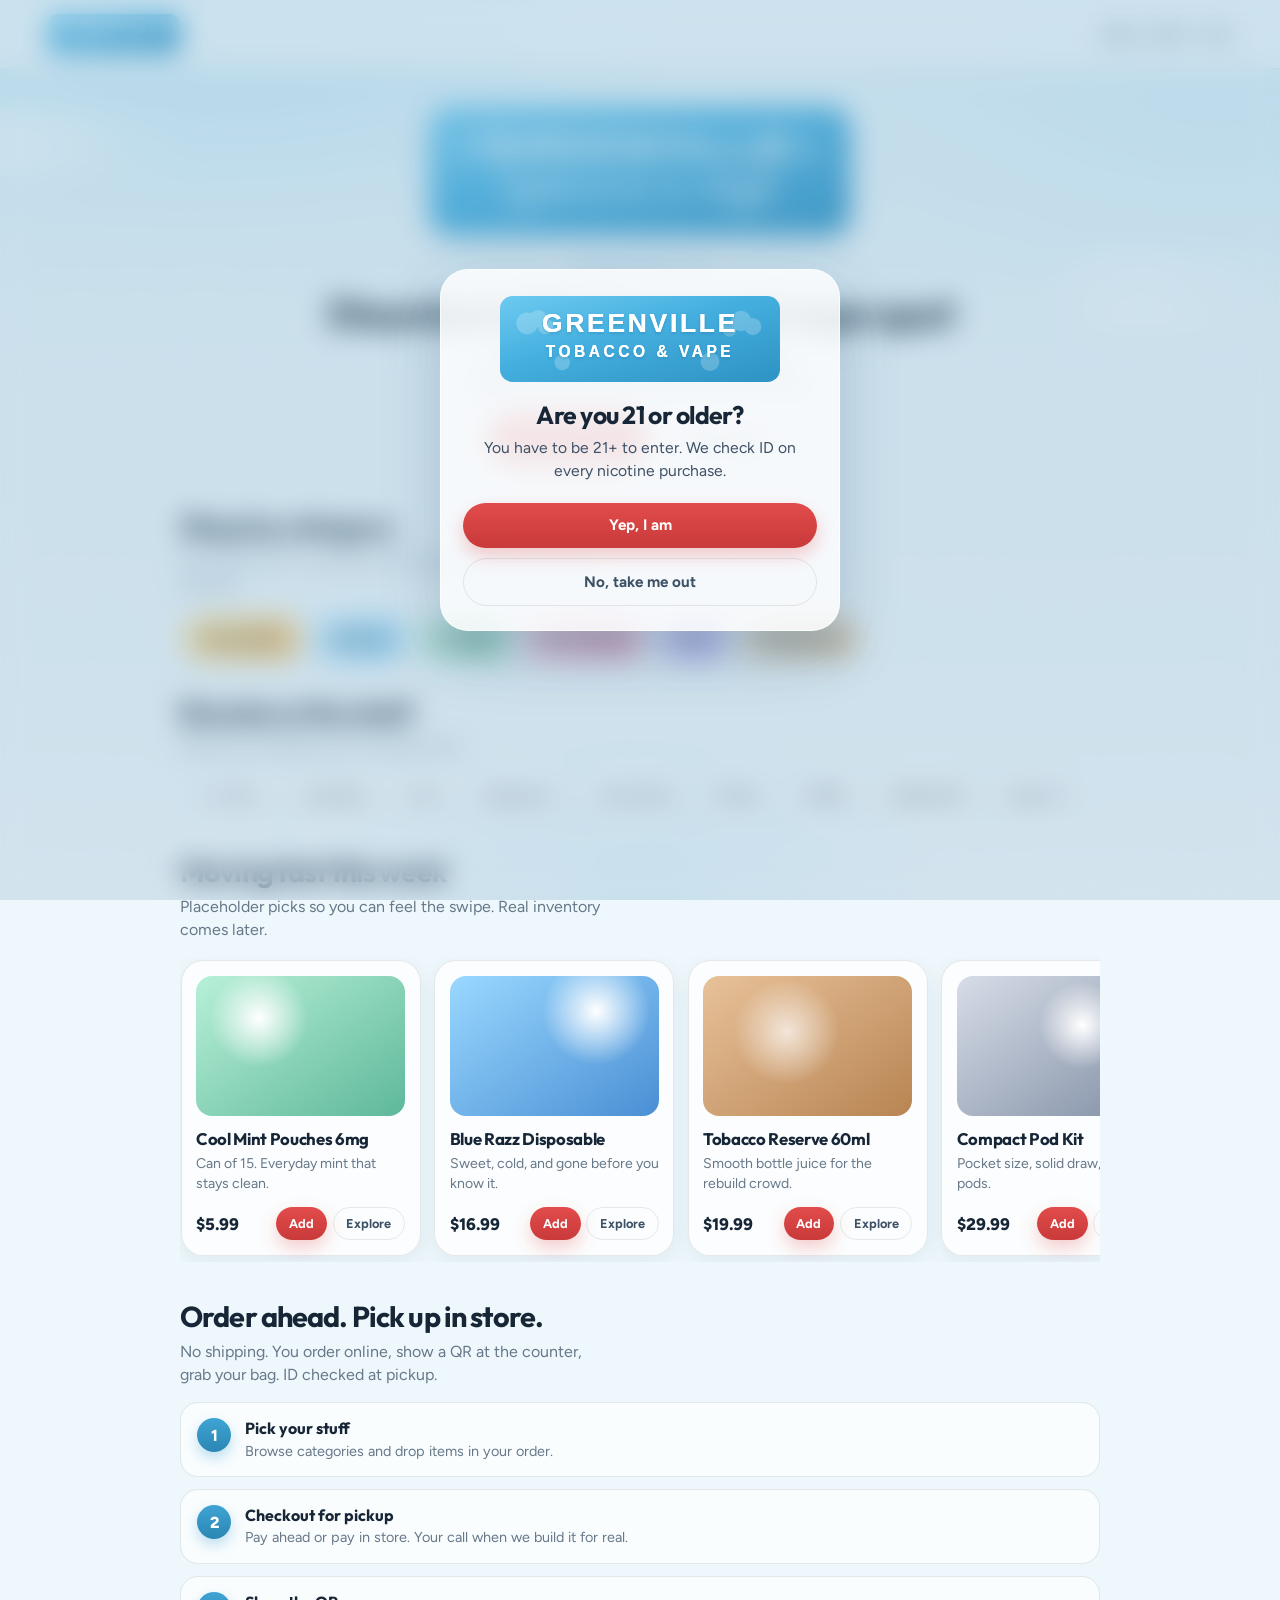
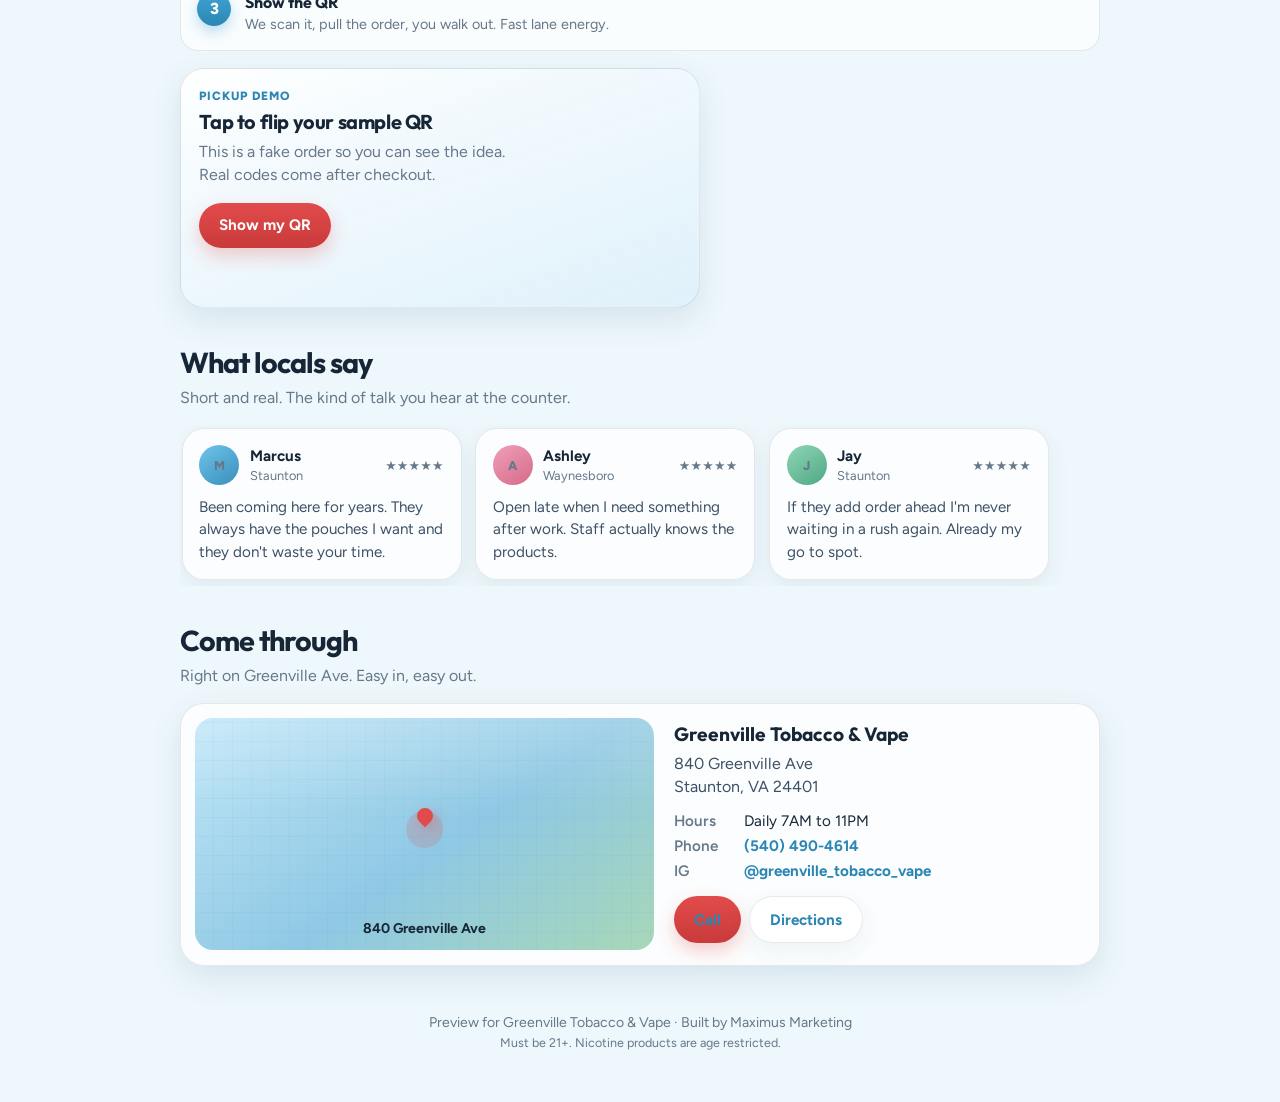
==== previews/greenville-tobacco-vape/index.html @ ce5e1d4c "Add Maximus previews hub and Greenville Tobacco and Vape mockup. Co-authored-by: Cursor <cursoragent" ====
<!DOCTYPE html>
<html lang="en">
  <head>
    <meta charset="UTF-8" />
    <meta name="viewport" content="width=device-width, initial-scale=1.0, viewport-fit=cover" />
    <title>Greenville Tobacco &amp; Vape | Staunton</title>
    <meta
      name="description"
      content="Staunton's #1 tobacco and vape spot. Preview for Greenville Tobacco & Vape."
    />
    <meta name="theme-color" content="#4aa8d8" />
    <link rel="preconnect" href="https://fonts.googleapis.com" />
    <link rel="preconnect" href="https://fonts.gstatic.com" crossorigin />
    <link
      href="https://fonts.googleapis.com/css2?family=Figtree:wght@400;500;600;700&family=Outfit:wght@600;700;800&display=swap"
      rel="stylesheet"
    />
    <link rel="stylesheet" href="css/main.css" />
  </head>
  <body>
    <div class="sky" aria-hidden="true">
      <div class="sky__wash"></div>
      <div class="sky__noise"></div>
      <div class="cloud cloud--a" data-drift></div>
      <div class="cloud cloud--b" data-drift></div>
      <div class="cloud cloud--c" data-drift></div>
      <div class="mist mist--low"></div>
    </div>

    <div class="agegate" id="agegate" role="dialog" aria-modal="true" aria-labelledby="agegate-title">
      <div class="agegate__panel">
        <img
          class="agegate__logo"
          src="assets/logo-cloud.svg"
          width="320"
          height="98"
          alt="Greenville Tobacco &amp; Vape"
        />
        <h1 id="agegate-title">Are you 21 or older?</h1>
        <p>You have to be 21+ to enter. We check ID on every nicotine purchase.</p>
        <div class="agegate__actions">
          <button type="button" class="btn btn--solid" id="age-enter">Yep, I am</button>
          <button type="button" class="btn btn--ghost" id="age-exit">No, take me out</button>
        </div>
      </div>
    </div>

    <header class="topbar">
      <a class="topbar__brand" href="#top" aria-label="Greenville Tobacco and Vape home">
        <img src="assets/logo-cloud.svg" width="148" height="45" alt="" />
      </a>
      <nav class="topbar__nav" aria-label="Page">
        <a href="#categories">Shop</a>
        <a href="#order-ahead">Order</a>
        <a href="#visit">Visit</a>
      </nav>
    </header>

    <main id="top">
      <section class="hero">
        <div class="hero__logo-wrap">
          <img
            class="hero__logo"
            src="assets/logo-cloud.svg"
            width="420"
            height="128"
            alt="Greenville Tobacco &amp; Vape"
          />
        </div>
        <p class="hero__hours">Open daily 7AM to 11PM</p>
        <h2 class="hero__slogan">Staunton's #1 tobacco and vape spot</h2>
        <p class="hero__lead">
          Local shop on Greenville Ave. Fresh stock, straight talk, and soon: order ahead for pickup.
        </p>
        <div class="hero__ctas">
          <a class="btn btn--solid" href="#categories">Shop Categories</a>
          <a class="btn btn--soft" href="#order-ahead">Order Ahead</a>
        </div>
      </section>

      <section class="section reveal" id="categories">
        <div class="section__head">
          <h2>Shop by category</h2>
          <p>Tap a lane. This is a preview, so it shows the flow, not a live cart yet.</p>
        </div>
        <div class="chip-row" role="list">
          <button type="button" class="chip chip--sun" data-cat="disposables" role="listitem">
            Disposables
          </button>
          <button type="button" class="chip chip--sky" data-cat="devices" role="listitem">
            Devices
          </button>
          <button type="button" class="chip chip--mint" data-cat="eliquid" role="listitem">
            E-Liquid
          </button>
          <button type="button" class="chip chip--rose" data-cat="pouches" role="listitem">
            Nic Pouches
          </button>
          <button type="button" class="chip chip--lilac" data-cat="coils" role="listitem">
            Coils
          </button>
          <button type="button" class="chip chip--sand" data-cat="accessories" role="listitem">
            Accessories
          </button>
        </div>
      </section>

      <section class="section section--tight reveal" id="brands">
        <div class="section__head">
          <h2>Brands on the shelf</h2>
          <p>Names you already know, stocked local.</p>
        </div>
        <div class="marquee" aria-hidden="true">
          <div class="marquee__track">
            <span>Geek Bar</span>
            <span>Lost Mary</span>
            <span>Zyn</span>
            <span>Vaporesso</span>
            <span>Juice Head</span>
            <span>Elf Bar</span>
            <span>SMOK</span>
            <span>Naked 100</span>
            <span>Geek Bar</span>
            <span>Lost Mary</span>
            <span>Zyn</span>
            <span>Vaporesso</span>
            <span>Juice Head</span>
            <span>Elf Bar</span>
            <span>SMOK</span>
            <span>Naked 100</span>
          </div>
        </div>
      </section>

      <section class="section reveal" id="bestsellers">
        <div class="section__head">
          <h2>Moving fast this week</h2>
          <p>Placeholder picks so you can feel the swipe. Real inventory comes later.</p>
        </div>
        <div class="product-rail" tabindex="0" aria-label="Best sellers">
          <article class="product">
            <div class="product__art product__art--a" aria-hidden="true"></div>
            <h3>Cool Mint Pouches 6mg</h3>
            <p>Can of 15. Everyday mint that stays clean.</p>
            <div class="product__row">
              <span class="product__price">$5.99</span>
              <div class="product__actions">
                <button type="button" class="btn btn--mini btn--solid" data-demo-toast="Added to demo order">
                  Add
                </button>
                <button type="button" class="btn btn--mini btn--ghost" data-demo-toast="Explore opens in the full build">
                  Explore
                </button>
              </div>
            </div>
          </article>
          <article class="product">
            <div class="product__art product__art--b" aria-hidden="true"></div>
            <h3>Blue Razz Disposable</h3>
            <p>Sweet, cold, and gone before you know it.</p>
            <div class="product__row">
              <span class="product__price">$16.99</span>
              <div class="product__actions">
                <button type="button" class="btn btn--mini btn--solid" data-demo-toast="Added to demo order">
                  Add
                </button>
                <button type="button" class="btn btn--mini btn--ghost" data-demo-toast="Explore opens in the full build">
                  Explore
                </button>
              </div>
            </div>
          </article>
          <article class="product">
            <div class="product__art product__art--c" aria-hidden="true"></div>
            <h3>Tobacco Reserve 60ml</h3>
            <p>Smooth bottle juice for the rebuild crowd.</p>
            <div class="product__row">
              <span class="product__price">$19.99</span>
              <div class="product__actions">
                <button type="button" class="btn btn--mini btn--solid" data-demo-toast="Added to demo order">
                  Add
                </button>
                <button type="button" class="btn btn--mini btn--ghost" data-demo-toast="Explore opens in the full build">
                  Explore
                </button>
              </div>
            </div>
          </article>
          <article class="product">
            <div class="product__art product__art--d" aria-hidden="true"></div>
            <h3>Compact Pod Kit</h3>
            <p>Pocket size, solid draw, easy pods.</p>
            <div class="product__row">
              <span class="product__price">$29.99</span>
              <div class="product__actions">
                <button type="button" class="btn btn--mini btn--solid" data-demo-toast="Added to demo order">
                  Add
                </button>
                <button type="button" class="btn btn--mini btn--ghost" data-demo-toast="Explore opens in the full build">
                  Explore
                </button>
              </div>
            </div>
          </article>
        </div>
      </section>

      <section class="section reveal" id="order-ahead">
        <div class="section__head">
          <h2>Order ahead. Pick up in store.</h2>
          <p>
            No shipping. You order online, show a QR at the counter, grab your bag. ID checked at pickup.
          </p>
        </div>

        <ol class="steps">
          <li>
            <span class="steps__num">1</span>
            <div>
              <strong>Pick your stuff</strong>
              <p>Browse categories and drop items in your order.</p>
            </div>
          </li>
          <li>
            <span class="steps__num">2</span>
            <div>
              <strong>Checkout for pickup</strong>
              <p>Pay ahead or pay in store. Your call when we build it for real.</p>
            </div>
          </li>
          <li>
            <span class="steps__num">3</span>
            <div>
              <strong>Show the QR</strong>
              <p>We scan it, pull the order, you walk out. Fast lane energy.</p>
            </div>
          </li>
        </ol>

        <div class="qr-demo" id="qr-demo">
          <div class="qr-demo__front">
            <p class="qr-demo__label">Pickup demo</p>
            <h3>Tap to flip your sample QR</h3>
            <p>This is a fake order so you can see the idea. Real codes come after checkout.</p>
            <button type="button" class="btn btn--solid" id="qr-flip">Show my QR</button>
          </div>
          <div class="qr-demo__back" hidden>
            <p class="qr-demo__label">Order GTV-4821</p>
            <div class="qr-code" id="qr-code" aria-hidden="true"></div>
            <p class="qr-demo__meta">Cool Mint Pouches + Blue Razz · Ready for pickup</p>
            <p class="qr-demo__note">Staff scans this. You show ID. Done.</p>
            <button type="button" class="btn btn--soft" id="qr-reset">Flip back</button>
          </div>
        </div>
      </section>

      <section class="section reveal" id="reviews">
        <div class="section__head">
          <h2>What locals say</h2>
          <p>Short and real. The kind of talk you hear at the counter.</p>
        </div>
        <div class="review-rail" aria-label="Reviews">
          <article class="review">
            <div class="review__top">
              <span class="review__avatar" aria-hidden="true">M</span>
              <div>
                <strong>Marcus</strong>
                <span>Staunton</span>
              </div>
              <span class="review__stars" aria-label="5 stars">★★★★★</span>
            </div>
            <p>Been coming here for years. They always have the pouches I want and they don't waste your time.</p>
          </article>
          <article class="review">
            <div class="review__top">
              <span class="review__avatar review__avatar--b" aria-hidden="true">A</span>
              <div>
                <strong>Ashley</strong>
                <span>Waynesboro</span>
              </div>
              <span class="review__stars" aria-label="5 stars">★★★★★</span>
            </div>
            <p>Open late when I need something after work. Staff actually knows the products.</p>
          </article>
          <article class="review">
            <div class="review__top">
              <span class="review__avatar review__avatar--c" aria-hidden="true">J</span>
              <div>
                <strong>Jay</strong>
                <span>Staunton</span>
              </div>
              <span class="review__stars" aria-label="5 stars">★★★★★</span>
            </div>
            <p>If they add order ahead I'm never waiting in a rush again. Already my go to spot.</p>
          </article>
        </div>
      </section>

      <section class="section reveal" id="visit">
        <div class="section__head">
          <h2>Come through</h2>
          <p>Right on Greenville Ave. Easy in, easy out.</p>
        </div>
        <div class="visit-card">
          <div class="visit-card__map" aria-hidden="true">
            <div class="visit-card__pin"></div>
            <span>840 Greenville Ave</span>
          </div>
          <div class="visit-card__info">
            <h3>Greenville Tobacco &amp; Vape</h3>
            <p>840 Greenville Ave<br />Staunton, VA 24401</p>
            <ul>
              <li><span>Hours</span> Daily 7AM to 11PM</li>
              <li>
                <span>Phone</span>
                <a href="tel:+15404904614">(540) 490-4614</a>
              </li>
              <li>
                <span>IG</span>
                <a
                  href="https://www.instagram.com/greenville_tobacco_vape/"
                  target="_blank"
                  rel="noopener noreferrer"
                  >@greenville_tobacco_vape</a
                >
              </li>
            </ul>
            <div class="visit-card__actions">
              <a class="btn btn--solid" href="tel:+15404904614">Call</a>
              <a
                class="btn btn--soft"
                href="https://maps.google.com/?q=840+Greenville+Ave,+Staunton,+VA+24401"
                target="_blank"
                rel="noopener noreferrer"
                >Directions</a
              >
            </div>
          </div>
        </div>
      </section>
    </main>

    <footer class="site-foot">
      <p>Preview for Greenville Tobacco &amp; Vape · Built by Maximus Marketing</p>
      <p class="site-foot__fine">Must be 21+. Nicotine products are age restricted.</p>
    </footer>

    <nav class="dock" aria-label="Quick actions">
      <a class="dock__btn" href="tel:+15404904614">
        <span class="dock__icon" aria-hidden="true">
          <svg viewBox="0 0 24 24" width="20" height="20"><path fill="currentColor" d="M6.6 10.8a15.5 15.5 0 006.6 6.6l2.2-2.2a1 1 0 011-.24c1.1.36 2.3.56 3.5.56a1 1 0 011 1V20a1 1 0 01-1 1C10.4 21 3 13.6 3 4a1 1 0 011-1h3.5a1 1 0 011 1c0 1.2.2 2.4.56 3.5a1 1 0 01-.25 1L6.6 10.8z"/></svg>
        </span>
        Call
      </a>
      <a
        class="dock__btn"
        href="https://maps.google.com/?q=840+Greenville+Ave,+Staunton,+VA+24401"
        target="_blank"
        rel="noopener noreferrer"
      >
        <span class="dock__icon" aria-hidden="true">
          <svg viewBox="0 0 24 24" width="20" height="20"><path fill="currentColor" d="M12 2a7 7 0 00-7 7c0 5.25 7 13 7 13s7-7.75 7-13a7 7 0 00-7-7zm0 9.5A2.5 2.5 0 1112 6a2.5 2.5 0 010 5.5z"/></svg>
        </span>
        Directions
      </a>
      <a class="dock__btn dock__btn--main" href="#order-ahead">
        <span class="dock__icon" aria-hidden="true">
          <svg viewBox="0 0 24 24" width="20" height="20"><path fill="currentColor" d="M4 4h4l.4 2H20a1 1 0 01.96 1.27l-1.5 5A1 1 0 0118.5 13H8.1l.3 1.5H18v2H7.4L5.2 4H4V2H2v2h2zm2.2 14.5a1.75 1.75 0 103.5 0 1.75 1.75 0 00-3.5 0zm10 0a1.75 1.75 0 103.5 0 1.75 1.75 0 00-3.5 0z"/></svg>
        </span>
        Order Ahead
      </a>
    </nav>

    <div class="sheet" id="sheet" hidden>
      <div class="sheet__backdrop" data-close-sheet></div>
      <div
        class="sheet__panel"
        role="dialog"
        aria-modal="true"
        aria-labelledby="sheet-title"
        tabindex="-1"
      >
        <div class="sheet__handle" aria-hidden="true"></div>
        <h3 id="sheet-title">Category</h3>
        <p id="sheet-body">Details</p>
        <button type="button" class="btn btn--solid sheet__cta" data-close-sheet>
          Got it
        </button>
        <button type="button" class="sheet__x" data-close-sheet aria-label="Close">×</button>
      </div>
    </div>

    <div class="toast" id="toast" role="status" aria-live="polite" hidden></div>

    <script src="js/main.js"></script>
  </body>
</html>
---- previews/greenville-tobacco-vape/css/main.css ----
:root {
  --ink: #172636;
  --ink-soft: #3d5166;
  --muted: #667889;
  --sky: #3fa4d4;
  --sky-deep: #2b86b3;
  --sky-glow: rgba(63, 164, 212, 0.35);
  --mist: #e8f5fb;
  --cloud: #f7fbfd;
  --paper: #eef7fb;
  --white: #ffffff;
  --coral: #e24b4b;
  --coral-deep: #c93a3a;
  --line: rgba(23, 38, 54, 0.1);
  --shadow: 0 12px 32px rgba(45, 100, 140, 0.12);
  --shadow-soft: 0 8px 22px rgba(45, 100, 140, 0.08);
  --radius: 22px;
  --dock-h: 72px;
  --font-display: "Outfit", system-ui, sans-serif;
  --font-body: "Figtree", system-ui, sans-serif;
}

*,
*::before,
*::after {
  box-sizing: border-box;
}

html {
  scroll-behavior: smooth;
}

body {
  margin: 0;
  min-height: 100vh;
  font-family: var(--font-body);
  color: var(--ink);
  background: var(--paper);
  overflow-x: hidden;
  padding-bottom: calc(var(--dock-h) + 1.25rem + env(safe-area-inset-bottom));
}

body.gate-locked {
  overflow: hidden;
}

img {
  max-width: 100%;
  display: block;
}

a {
  color: inherit;
}

button,
a.btn {
  -webkit-tap-highlight-color: transparent;
}

/* Sky atmosphere */
.sky {
  position: fixed;
  inset: 0;
  z-index: -1;
  pointer-events: none;
  overflow: hidden;
}

.sky__wash {
  position: absolute;
  inset: 0;
  background:
    radial-gradient(1000px 520px at 15% -5%, #c5ebf9 0%, transparent 55%),
    radial-gradient(800px 480px at 95% 8%, #d9f0fa 0%, transparent 50%),
    radial-gradient(700px 400px at 50% 100%, #dff3fa 0%, transparent 45%),
    linear-gradient(180deg, #dff2fa 0%, var(--paper) 42%, #f3f9fc 100%);
}

.sky__noise {
  position: absolute;
  inset: 0;
  opacity: 0.045;
  background-image: url("data:image/svg+xml,%3Csvg viewBox='0 0 200 200' xmlns='http://www.w3.org/2000/svg'%3E%3Cfilter id='n'%3E%3CfeTurbulence type='fractalNoise' baseFrequency='0.85' numOctaves='3' stitchTiles='stitch'/%3E%3C/filter%3E%3Crect width='100%25' height='100%25' filter='url(%23n)'/%3E%3C/svg%3E");
}

.cloud {
  position: absolute;
  border-radius: 999px;
  background: radial-gradient(circle at 30% 40%, rgba(255, 255, 255, 0.9), rgba(255, 255, 255, 0.15) 70%);
  filter: blur(2px);
  opacity: 0.55;
  will-change: transform;
}

.cloud--a {
  width: 220px;
  height: 70px;
  top: 12%;
  left: -40px;
  animation: drift-a 48s linear infinite;
}

.cloud--b {
  width: 280px;
  height: 90px;
  top: 28%;
  right: -60px;
  opacity: 0.4;
  animation: drift-b 62s linear infinite;
}

.cloud--c {
  width: 180px;
  height: 60px;
  top: 58%;
  left: 20%;
  opacity: 0.32;
  animation: drift-c 55s linear infinite;
}

.mist--low {
  position: absolute;
  left: -10%;
  right: -10%;
  bottom: -5%;
  height: 28%;
  background: linear-gradient(180deg, transparent, rgba(255, 255, 255, 0.45));
}

@keyframes drift-a {
  0% { transform: translate3d(0, 0, 0); }
  50% { transform: translate3d(40vw, 8px, 0); }
  100% { transform: translate3d(0, 0, 0); }
}

@keyframes drift-b {
  0% { transform: translate3d(0, 0, 0); }
  50% { transform: translate3d(-35vw, -10px, 0); }
  100% { transform: translate3d(0, 0, 0); }
}

@keyframes drift-c {
  0% { transform: translate3d(0, 0, 0); }
  50% { transform: translate3d(18vw, 6px, 0); }
  100% { transform: translate3d(0, 0, 0); }
}

/* Age gate */
.agegate {
  position: fixed;
  inset: 0;
  z-index: 80;
  display: grid;
  place-items: center;
  padding: 1.25rem;
  background: rgba(120, 170, 200, 0.28);
  backdrop-filter: blur(14px);
  -webkit-backdrop-filter: blur(14px);
  transition: opacity 0.35s ease, visibility 0.35s ease;
}

.agegate.is-gone {
  opacity: 0;
  visibility: hidden;
  pointer-events: none;
}

.agegate__panel {
  width: min(400px, 100%);
  background: rgba(255, 255, 255, 0.82);
  border: 1px solid rgba(255, 255, 255, 0.65);
  border-radius: 28px;
  padding: 1.6rem 1.4rem 1.5rem;
  box-shadow: 0 24px 60px rgba(30, 70, 100, 0.22);
  text-align: center;
}

.agegate__logo {
  width: min(280px, 100%);
  height: auto;
  margin: 0 auto 1.1rem;
  animation: floaty 4.5s ease-in-out infinite;
}

.agegate h1 {
  margin: 0 0 0.45rem;
  font-family: var(--font-display);
  font-size: 1.55rem;
  letter-spacing: -0.03em;
}

.agegate p {
  margin: 0 0 1.25rem;
  color: var(--ink-soft);
  line-height: 1.45;
  font-size: 0.98rem;
}

.agegate__actions {
  display: grid;
  gap: 0.65rem;
}

/* Top bar */
.topbar {
  position: sticky;
  top: 0;
  z-index: 40;
  display: flex;
  align-items: center;
  justify-content: space-between;
  gap: 1rem;
  padding: 0.7rem 1rem;
  background: rgba(244, 250, 253, 0.78);
  border-bottom: 1px solid var(--line);
  backdrop-filter: blur(12px);
  -webkit-backdrop-filter: blur(12px);
}

.topbar__brand img {
  width: 132px;
  height: auto;
  border-radius: 10px;
}

.topbar__nav {
  display: flex;
  gap: 0.85rem;
  font-size: 0.9rem;
  font-weight: 600;
}

.topbar__nav a {
  text-decoration: none;
  color: var(--ink-soft);
}

.topbar__nav a:hover,
.topbar__nav a:focus-visible {
  color: var(--sky-deep);
}

/* Hero */
.hero {
  width: min(720px, calc(100% - 2rem));
  margin: 0 auto;
  padding: 1.6rem 0 1.2rem;
  text-align: center;
}

.hero__logo-wrap {
  display: flex;
  justify-content: center;
  margin-bottom: 1rem;
}

.hero__logo {
  width: min(360px, 92%);
  height: auto;
  border-radius: 20px;
  box-shadow: var(--shadow);
  animation: floaty 5.2s ease-in-out infinite;
}

@keyframes floaty {
  0%, 100% { transform: translateY(0); }
  50% { transform: translateY(-7px); }
}

.hero__hours {
  display: inline-block;
  margin: 0 0 0.7rem;
  padding: 0.35rem 0.75rem;
  border-radius: 999px;
  background: rgba(255, 255, 255, 0.7);
  border: 1px solid var(--line);
  color: var(--sky-deep);
  font-size: 0.82rem;
  font-weight: 700;
}

.hero__slogan {
  margin: 0 0 0.65rem;
  font-family: var(--font-display);
  font-size: clamp(1.7rem, 6.2vw, 2.55rem);
  line-height: 1.08;
  letter-spacing: -0.035em;
}

.hero__lead {
  margin: 0 auto 1.25rem;
  max-width: 34ch;
  color: var(--ink-soft);
  font-size: 1.02rem;
  line-height: 1.5;
}

.hero__ctas {
  display: flex;
  flex-wrap: wrap;
  justify-content: center;
  gap: 0.7rem;
}

/* Buttons */
.btn {
  appearance: none;
  border: 0;
  cursor: pointer;
  display: inline-flex;
  align-items: center;
  justify-content: center;
  gap: 0.35rem;
  text-decoration: none;
  font-family: inherit;
  font-weight: 700;
  font-size: 0.95rem;
  border-radius: 999px;
  padding: 0.85rem 1.25rem;
  transition: transform 0.15s ease, box-shadow 0.15s ease, background 0.15s ease;
}

.btn:active {
  transform: scale(0.96);
}

.btn--solid {
  background: linear-gradient(180deg, var(--coral) 0%, var(--coral-deep) 100%);
  color: #fff;
  box-shadow: 0 8px 18px rgba(226, 75, 75, 0.28);
}

.btn--solid:hover,
.btn--solid:focus-visible {
  box-shadow: 0 10px 24px rgba(226, 75, 75, 0.38);
}

.btn--soft {
  background: rgba(255, 255, 255, 0.85);
  color: var(--ink);
  border: 1px solid var(--line);
  box-shadow: var(--shadow-soft);
}

.btn--ghost {
  background: transparent;
  color: var(--ink-soft);
  border: 1px solid var(--line);
}

.btn--mini {
  padding: 0.5rem 0.8rem;
  font-size: 0.8rem;
}

/* Sections */
.section {
  width: min(920px, calc(100% - 2rem));
  margin: 0 auto;
  padding: 1.75rem 0 0.5rem;
}

.section--tight {
  padding-top: 1.1rem;
}

.section__head {
  margin-bottom: 1rem;
}

.section__head h2 {
  margin: 0 0 0.35rem;
  font-family: var(--font-display);
  font-size: clamp(1.35rem, 4.5vw, 1.8rem);
  letter-spacing: -0.03em;
}

.section__head p {
  margin: 0;
  max-width: 42ch;
  color: var(--muted);
  line-height: 1.45;
}

.reveal {
  opacity: 0;
  transform: translateY(18px);
  transition: opacity 0.55s ease, transform 0.55s ease;
}

.reveal.is-in {
  opacity: 1;
  transform: translateY(0);
}

/* Category chips */
.chip-row {
  display: flex;
  gap: 0.65rem;
  overflow-x: auto;
  padding: 0.15rem 0.1rem 0.6rem;
  scroll-snap-type: x mandatory;
  -webkit-overflow-scrolling: touch;
  scrollbar-width: none;
}

.chip-row::-webkit-scrollbar {
  display: none;
}

.chip {
  flex: 0 0 auto;
  scroll-snap-align: start;
  border: 0;
  border-radius: 999px;
  padding: 0.85rem 1.15rem;
  font-family: inherit;
  font-weight: 700;
  font-size: 0.92rem;
  color: var(--ink);
  cursor: pointer;
  box-shadow: var(--shadow-soft);
  border: 1px solid rgba(255, 255, 255, 0.5);
  transition: transform 0.15s ease, box-shadow 0.15s ease;
}

.chip:active {
  transform: scale(0.96);
}

.chip:focus-visible {
  outline: 2px solid var(--sky);
  outline-offset: 2px;
}

.chip--sun { background: linear-gradient(135deg, #ffe7a8, #ffc978); }
.chip--sky { background: linear-gradient(135deg, #c8ecff, #8fd0f2); }
.chip--mint { background: linear-gradient(135deg, #d4f5e5, #9fe0c2); }
.chip--rose { background: linear-gradient(135deg, #ffd6e4, #f5a8c4); }
.chip--lilac { background: linear-gradient(135deg, #e4ddff, #c4b5f5); }
.chip--sand { background: linear-gradient(135deg, #f3e4d0, #e4c9a4); }

/* Marquee */
.marquee {
  overflow: hidden;
  mask-image: linear-gradient(90deg, transparent, #000 8%, #000 92%, transparent);
  -webkit-mask-image: linear-gradient(90deg, transparent, #000 8%, #000 92%, transparent);
}

.marquee__track {
  display: flex;
  width: max-content;
  gap: 0.7rem;
  animation: marquee 28s linear infinite;
}

.marquee__track span {
  flex: 0 0 auto;
  padding: 0.7rem 1rem;
  border-radius: 999px;
  background: rgba(255, 255, 255, 0.72);
  border: 1px solid var(--line);
  font-weight: 700;
  font-size: 0.9rem;
  color: var(--ink-soft);
  box-shadow: var(--shadow-soft);
}

@keyframes marquee {
  from { transform: translateX(0); }
  to { transform: translateX(-50%); }
}

/* Products */
.product-rail,
.review-rail {
  display: flex;
  gap: 0.85rem;
  overflow-x: auto;
  padding: 0.2rem 0.1rem 0.75rem;
  scroll-snap-type: x mandatory;
  -webkit-overflow-scrolling: touch;
  scrollbar-width: none;
}

.product-rail::-webkit-scrollbar,
.review-rail::-webkit-scrollbar {
  display: none;
}

.product {
  flex: 0 0 min(78vw, 260px);
  scroll-snap-align: start;
  background: rgba(255, 255, 255, 0.78);
  border: 1px solid var(--line);
  border-radius: var(--radius);
  padding: 0.9rem;
  box-shadow: var(--shadow-soft);
  transition: transform 0.15s ease, box-shadow 0.15s ease;
}

.product:active {
  transform: scale(0.985);
}

.product__art {
  height: 140px;
  border-radius: 16px;
  margin-bottom: 0.8rem;
}

.product__art--a {
  background:
    radial-gradient(circle at 30% 30%, #fff 0%, transparent 28%),
    linear-gradient(145deg, #b8f0d8, #5eb89a);
}

.product__art--b {
  background:
    radial-gradient(circle at 70% 25%, #fff 0%, transparent 30%),
    linear-gradient(145deg, #9ad8ff, #4a8fd4);
}

.product__art--c {
  background:
    radial-gradient(circle at 40% 40%, rgba(255,255,255,0.7) 0%, transparent 35%),
    linear-gradient(145deg, #e8c29a, #b88452);
}

.product__art--d {
  background:
    radial-gradient(circle at 60% 35%, #fff 0%, transparent 28%),
    linear-gradient(145deg, #d7dde8, #7f8da3);
}

.product h3 {
  margin: 0 0 0.3rem;
  font-family: var(--font-display);
  font-size: 1.05rem;
  letter-spacing: -0.02em;
}

.product > p {
  margin: 0 0 0.85rem;
  color: var(--muted);
  font-size: 0.88rem;
  line-height: 1.4;
}

.product__row {
  display: flex;
  align-items: center;
  justify-content: space-between;
  gap: 0.5rem;
}

.product__price {
  font-weight: 800;
  font-size: 1.05rem;
}

.product__actions {
  display: flex;
  gap: 0.35rem;
}

/* Order ahead */
.steps {
  list-style: none;
  margin: 0 0 1.1rem;
  padding: 0;
  display: grid;
  gap: 0.75rem;
}

.steps li {
  display: grid;
  grid-template-columns: auto 1fr;
  gap: 0.85rem;
  align-items: start;
  background: rgba(255, 255, 255, 0.7);
  border: 1px solid var(--line);
  border-radius: 18px;
  padding: 0.95rem 1rem;
}

.steps__num {
  width: 34px;
  height: 34px;
  border-radius: 50%;
  display: grid;
  place-items: center;
  font-weight: 800;
  color: #fff;
  background: linear-gradient(180deg, var(--sky) 0%, var(--sky-deep) 100%);
  box-shadow: 0 6px 14px var(--sky-glow);
}

.steps strong {
  display: block;
  margin-bottom: 0.15rem;
  font-family: var(--font-display);
}

.steps p {
  margin: 0;
  color: var(--muted);
  font-size: 0.9rem;
  line-height: 1.4;
}

.qr-demo {
  position: relative;
  border-radius: 24px;
  background: linear-gradient(160deg, rgba(255, 255, 255, 0.9), rgba(220, 240, 250, 0.85));
  border: 1px solid var(--line);
  box-shadow: var(--shadow);
  padding: 1.25rem 1.15rem 1.3rem;
  overflow: hidden;
  min-height: 240px;
  perspective: 1000px;
}

.qr-demo.is-flipped .qr-demo__front {
  opacity: 0;
  pointer-events: none;
  transform: rotateY(12deg) scale(0.98);
}

.qr-demo.is-flipped .qr-demo__back {
  opacity: 1;
  pointer-events: auto;
  transform: none;
}

.qr-demo__front,
.qr-demo__back {
  transition: opacity 0.35s ease, transform 0.35s ease;
}

.qr-demo__back {
  position: absolute;
  inset: 0;
  padding: 1.25rem 1.15rem 1.3rem;
  display: flex;
  flex-direction: column;
  align-items: center;
  text-align: center;
  opacity: 0;
  pointer-events: none;
  transform: rotateY(-8deg) scale(0.98);
  background: linear-gradient(160deg, rgba(255, 255, 255, 0.96), rgba(220, 240, 250, 0.92));
}

.qr-demo__back[hidden] {
  display: flex;
}

.qr-demo__label {
  margin: 0 0 0.35rem;
  font-size: 0.75rem;
  font-weight: 800;
  letter-spacing: 0.08em;
  text-transform: uppercase;
  color: var(--sky-deep);
}

.qr-demo h3 {
  margin: 0 0 0.4rem;
  font-family: var(--font-display);
  font-size: 1.25rem;
  letter-spacing: -0.02em;
}

.qr-demo__front > p:not(.qr-demo__label) {
  margin: 0 0 1rem;
  color: var(--muted);
  line-height: 1.45;
  max-width: 34ch;
}

.qr-code {
  width: 156px;
  height: 156px;
  margin: 0.4rem 0 0.75rem;
  border-radius: 14px;
  background: #fff;
  border: 1px solid var(--line);
  display: grid;
  grid-template-columns: repeat(11, 1fr);
  grid-template-rows: repeat(11, 1fr);
  gap: 2px;
  padding: 10px;
  box-shadow: var(--shadow-soft);
}

.qr-code i {
  display: block;
  border-radius: 1px;
  background: transparent;
}

.qr-code i.on {
  background: #172636;
}

.qr-demo__meta {
  margin: 0 0 0.25rem;
  font-weight: 700;
  font-size: 0.92rem;
}

.qr-demo__note {
  margin: 0 0 0.85rem;
  color: var(--muted);
  font-size: 0.85rem;
}

/* Reviews */
.review {
  flex: 0 0 min(82vw, 300px);
  scroll-snap-align: start;
  background: rgba(255, 255, 255, 0.78);
  border: 1px solid var(--line);
  border-radius: var(--radius);
  padding: 1rem 1.05rem;
  box-shadow: var(--shadow-soft);
}

.review__top {
  display: grid;
  grid-template-columns: auto 1fr auto;
  gap: 0.65rem;
  align-items: center;
  margin-bottom: 0.7rem;
}

.review__avatar {
  width: 40px;
  height: 40px;
  border-radius: 50%;
  display: grid;
  place-items: center;
  font-weight: 800;
  color: #fff;
  background: linear-gradient(145deg, #6ec4ea, #3a8fbc);
}

.review__avatar--b {
  background: linear-gradient(145deg, #f0a0b8, #d46a8a);
}

.review__avatar--c {
  background: linear-gradient(145deg, #8fd6b5, #4fa884);
}

.review__top strong {
  display: block;
  font-size: 0.95rem;
}

.review__top span {
  color: var(--muted);
  font-size: 0.8rem;
}

.review__stars {
  color: #d9a441;
  font-size: 0.85rem;
  letter-spacing: 0.02em;
}

.review p {
  margin: 0;
  color: var(--ink-soft);
  line-height: 1.45;
  font-size: 0.95rem;
}

/* Visit */
.visit-card {
  display: grid;
  gap: 0.9rem;
  background: rgba(255, 255, 255, 0.78);
  border: 1px solid var(--line);
  border-radius: 24px;
  padding: 0.9rem;
  box-shadow: var(--shadow);
}

.visit-card__map {
  position: relative;
  min-height: 150px;
  border-radius: 18px;
  background:
    radial-gradient(circle at 50% 48%, rgba(226, 75, 75, 0.18) 0 18px, transparent 19px),
    linear-gradient(180deg, rgba(255, 255, 255, 0.2), transparent 40%),
    repeating-linear-gradient(90deg, transparent, transparent 18px, rgba(63, 164, 212, 0.08) 18px, rgba(63, 164, 212, 0.08) 19px),
    repeating-linear-gradient(0deg, transparent, transparent 18px, rgba(63, 164, 212, 0.08) 18px, rgba(63, 164, 212, 0.08) 19px),
    linear-gradient(145deg, #bfe6f7, #8fc8e4 55%, #a8d7b8);
  display: grid;
  place-items: end center;
  padding-bottom: 0.85rem;
  color: var(--ink);
  font-weight: 700;
  font-size: 0.88rem;
}

.visit-card__pin {
  position: absolute;
  top: 42%;
  left: 50%;
  width: 16px;
  height: 16px;
  margin: -8px 0 0 -8px;
  border-radius: 50% 50% 50% 0;
  background: var(--coral);
  transform: rotate(-45deg);
  box-shadow: 0 6px 14px rgba(226, 75, 75, 0.35);
}

.visit-card__info {
  padding: 0.25rem 0.35rem 0.45rem;
}

.visit-card__info h3 {
  margin: 0 0 0.35rem;
  font-family: var(--font-display);
  font-size: 1.2rem;
}

.visit-card__info > p {
  margin: 0 0 0.85rem;
  color: var(--ink-soft);
  line-height: 1.45;
}

.visit-card__info ul {
  list-style: none;
  margin: 0 0 1rem;
  padding: 0;
  display: grid;
  gap: 0.45rem;
}

.visit-card__info li {
  display: grid;
  grid-template-columns: 64px 1fr;
  gap: 0.4rem;
  font-size: 0.95rem;
}

.visit-card__info li span {
  color: var(--muted);
  font-weight: 600;
}

.visit-card__info a {
  color: var(--sky-deep);
  font-weight: 700;
  text-decoration: none;
}

.visit-card__actions {
  display: flex;
  flex-wrap: wrap;
  gap: 0.55rem;
}

/* Footer */
.site-foot {
  width: min(920px, calc(100% - 2rem));
  margin: 2rem auto 0;
  padding: 0.5rem 0 1rem;
  color: var(--muted);
  font-size: 0.88rem;
  text-align: center;
}

.site-foot p {
  margin: 0 0 0.25rem;
}

.site-foot__fine {
  font-size: 0.78rem;
}

/* Sticky dock */
.dock {
  position: fixed;
  left: 50%;
  bottom: calc(0.65rem + env(safe-area-inset-bottom));
  transform: translateX(-50%);
  z-index: 50;
  width: min(420px, calc(100% - 1.2rem));
  display: grid;
  grid-template-columns: 1fr 1fr 1.35fr;
  gap: 0.4rem;
  padding: 0.45rem;
  border-radius: 22px;
  background: rgba(255, 255, 255, 0.86);
  border: 1px solid rgba(255, 255, 255, 0.7);
  box-shadow: 0 14px 36px rgba(30, 70, 100, 0.18);
  backdrop-filter: blur(14px);
  -webkit-backdrop-filter: blur(14px);
}

.dock__btn {
  display: flex;
  flex-direction: column;
  align-items: center;
  justify-content: center;
  gap: 0.15rem;
  min-height: 56px;
  border-radius: 16px;
  text-decoration: none;
  font-size: 0.72rem;
  font-weight: 700;
  color: var(--ink-soft);
  transition: transform 0.15s ease, background 0.15s ease;
}

.dock__btn:active {
  transform: scale(0.96);
}

.dock__btn--main {
  background: linear-gradient(180deg, var(--coral) 0%, var(--coral-deep) 100%);
  color: #fff;
  box-shadow: 0 8px 16px rgba(226, 75, 75, 0.28);
}

.dock__icon {
  display: grid;
  place-items: center;
  line-height: 0;
}

/* Bottom sheet */
.sheet[hidden] {
  display: none;
}

.sheet {
  position: fixed;
  inset: 0;
  z-index: 70;
}

.sheet__backdrop {
  position: absolute;
  inset: 0;
  background: rgba(40, 70, 95, 0.28);
  backdrop-filter: blur(4px);
  -webkit-backdrop-filter: blur(4px);
}

.sheet__panel {
  position: absolute;
  left: 0;
  right: 0;
  bottom: 0;
  max-height: min(72vh, 480px);
  background: rgba(255, 255, 255, 0.94);
  border-radius: 24px 24px 0 0;
  border: 1px solid rgba(255, 255, 255, 0.8);
  box-shadow: 0 -16px 40px rgba(30, 70, 100, 0.18);
  padding: 0.7rem 1.25rem calc(1.4rem + env(safe-area-inset-bottom));
  transform: translateY(110%);
  transition: transform 0.32s cubic-bezier(0.22, 1, 0.36, 1);
}

.sheet.is-open .sheet__panel {
  transform: translateY(0);
}

.sheet__handle {
  width: 42px;
  height: 4px;
  border-radius: 999px;
  background: rgba(23, 38, 54, 0.18);
  margin: 0.2rem auto 1rem;
}

.sheet__panel h3 {
  margin: 0 0 0.4rem;
  font-family: var(--font-display);
  font-size: 1.3rem;
  padding-right: 2rem;
}

.sheet__panel p {
  margin: 0 0 1.15rem;
  color: var(--ink-soft);
  line-height: 1.5;
}

.sheet__cta {
  width: 100%;
}

.sheet__x {
  position: absolute;
  top: 0.85rem;
  right: 0.9rem;
  width: 36px;
  height: 36px;
  border: 0;
  border-radius: 50%;
  background: rgba(23, 38, 54, 0.06);
  font-size: 1.35rem;
  line-height: 1;
  cursor: pointer;
  color: var(--ink-soft);
}

/* Toast */
.toast {
  position: fixed;
  left: 50%;
  bottom: calc(var(--dock-h) + 1.1rem + env(safe-area-inset-bottom));
  transform: translateX(-50%) translateY(12px);
  z-index: 60;
  max-width: min(90vw, 340px);
  padding: 0.75rem 1rem;
  border-radius: 14px;
  background: rgba(23, 38, 54, 0.92);
  color: #fff;
  font-size: 0.88rem;
  font-weight: 600;
  box-shadow: 0 12px 28px rgba(20, 40, 60, 0.25);
  opacity: 0;
  transition: opacity 0.2s ease, transform 0.2s ease;
  pointer-events: none;
}

.toast.is-on {
  opacity: 1;
  transform: translateX(-50%) translateY(0);
}

.toast[hidden] {
  display: block;
}

/* Desktop */
@media (min-width: 860px) {
  .topbar {
    padding: 0.85rem clamp(1.5rem, 4vw, 3rem);
  }

  .hero {
    padding-top: 2.4rem;
  }

  .hero__logo {
    width: 420px;
  }

  .chip-row,
  .product-rail,
  .review-rail {
    padding-bottom: 0.4rem;
  }

  .product {
    flex-basis: 240px;
  }

  .review {
    flex-basis: 280px;
  }

  .visit-card {
    grid-template-columns: 1.1fr 1fr;
    align-items: stretch;
  }

  .visit-card__map {
    min-height: 100%;
  }

  .dock {
    width: min(480px, calc(100% - 2rem));
  }

  .qr-demo {
    max-width: 520px;
  }
}

@media (min-width: 1100px) {
  body {
    padding-bottom: 2rem;
  }

  .dock {
    display: none;
  }
}

@media (prefers-reduced-motion: reduce) {
  html {
    scroll-behavior: auto;
  }

  .cloud,
  .hero__logo,
  .agegate__logo,
  .marquee__track {
    animation: none !important;
  }

  .reveal {
    opacity: 1;
    transform: none;
    transition: none;
  }

  .qr-demo__front,
  .qr-demo__back,
  .sheet__panel,
  .btn,
  .chip,
  .product {
    transition: none;
  }
}
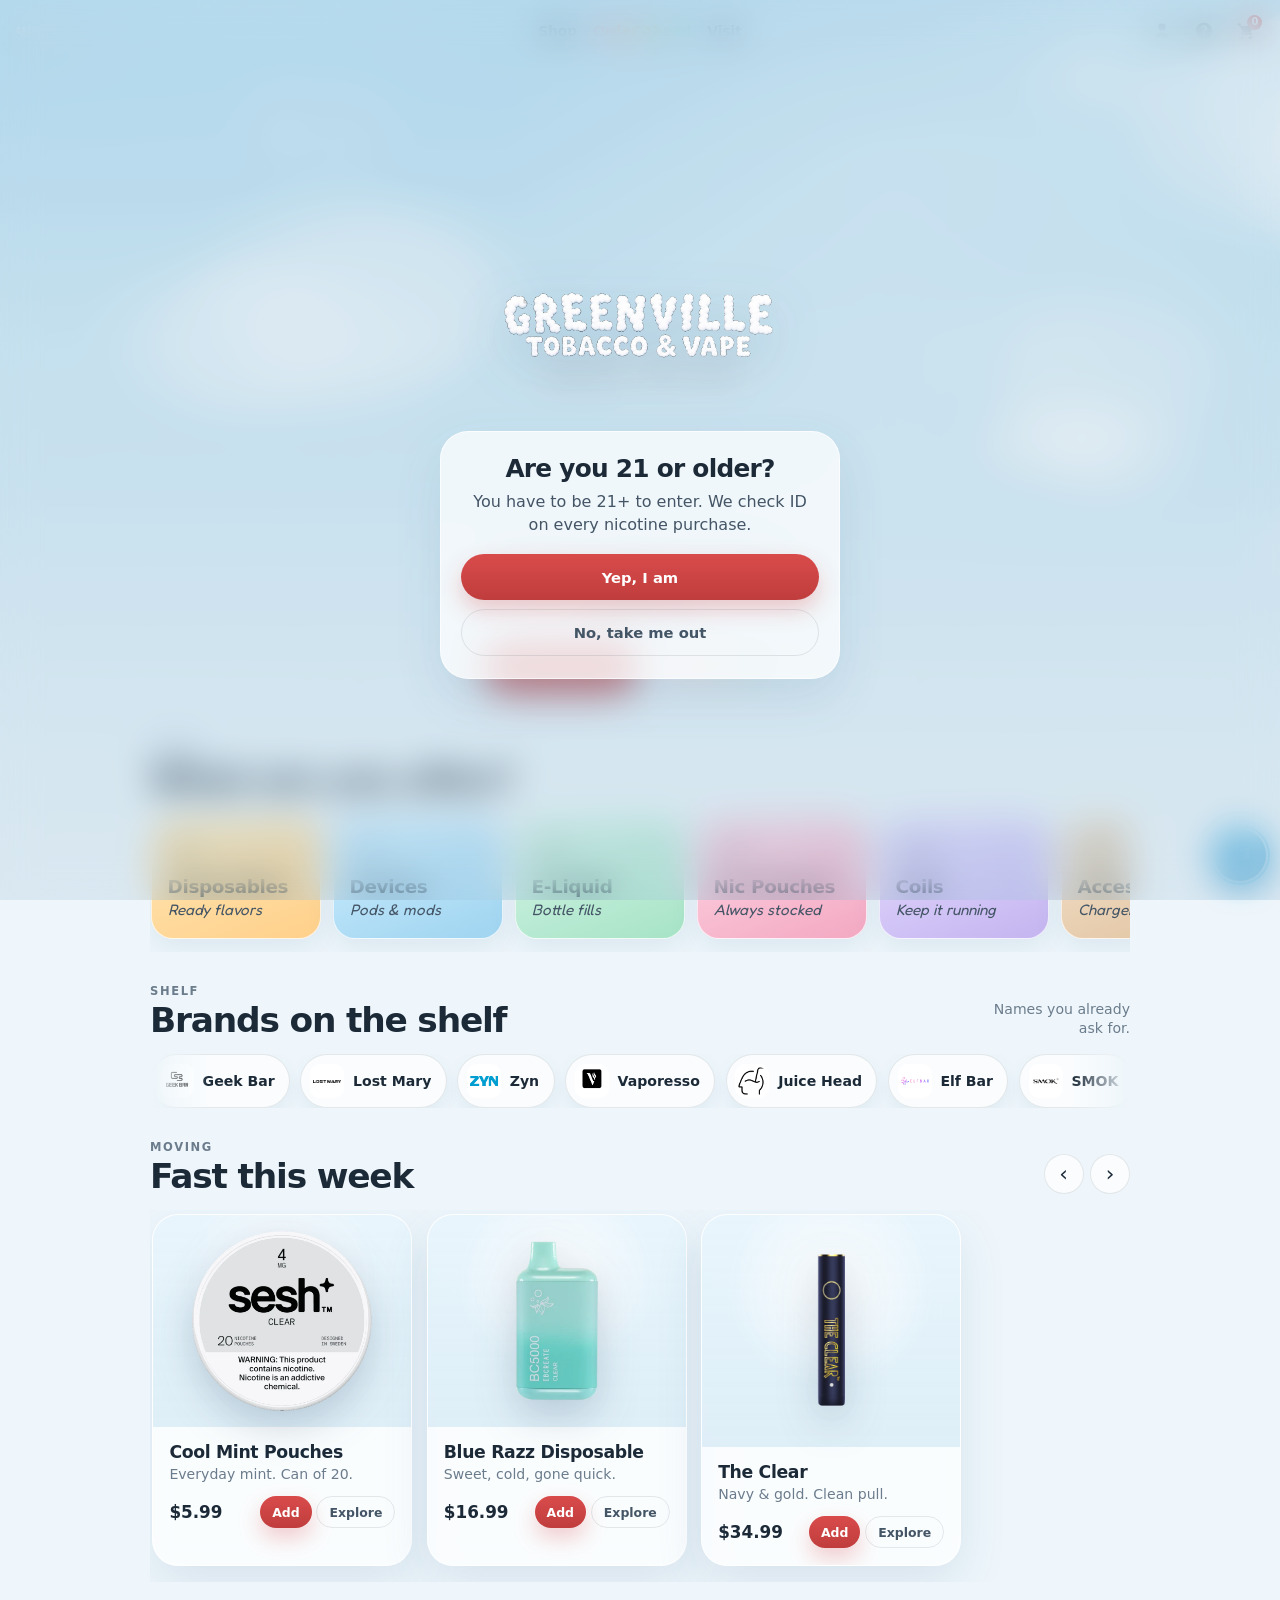
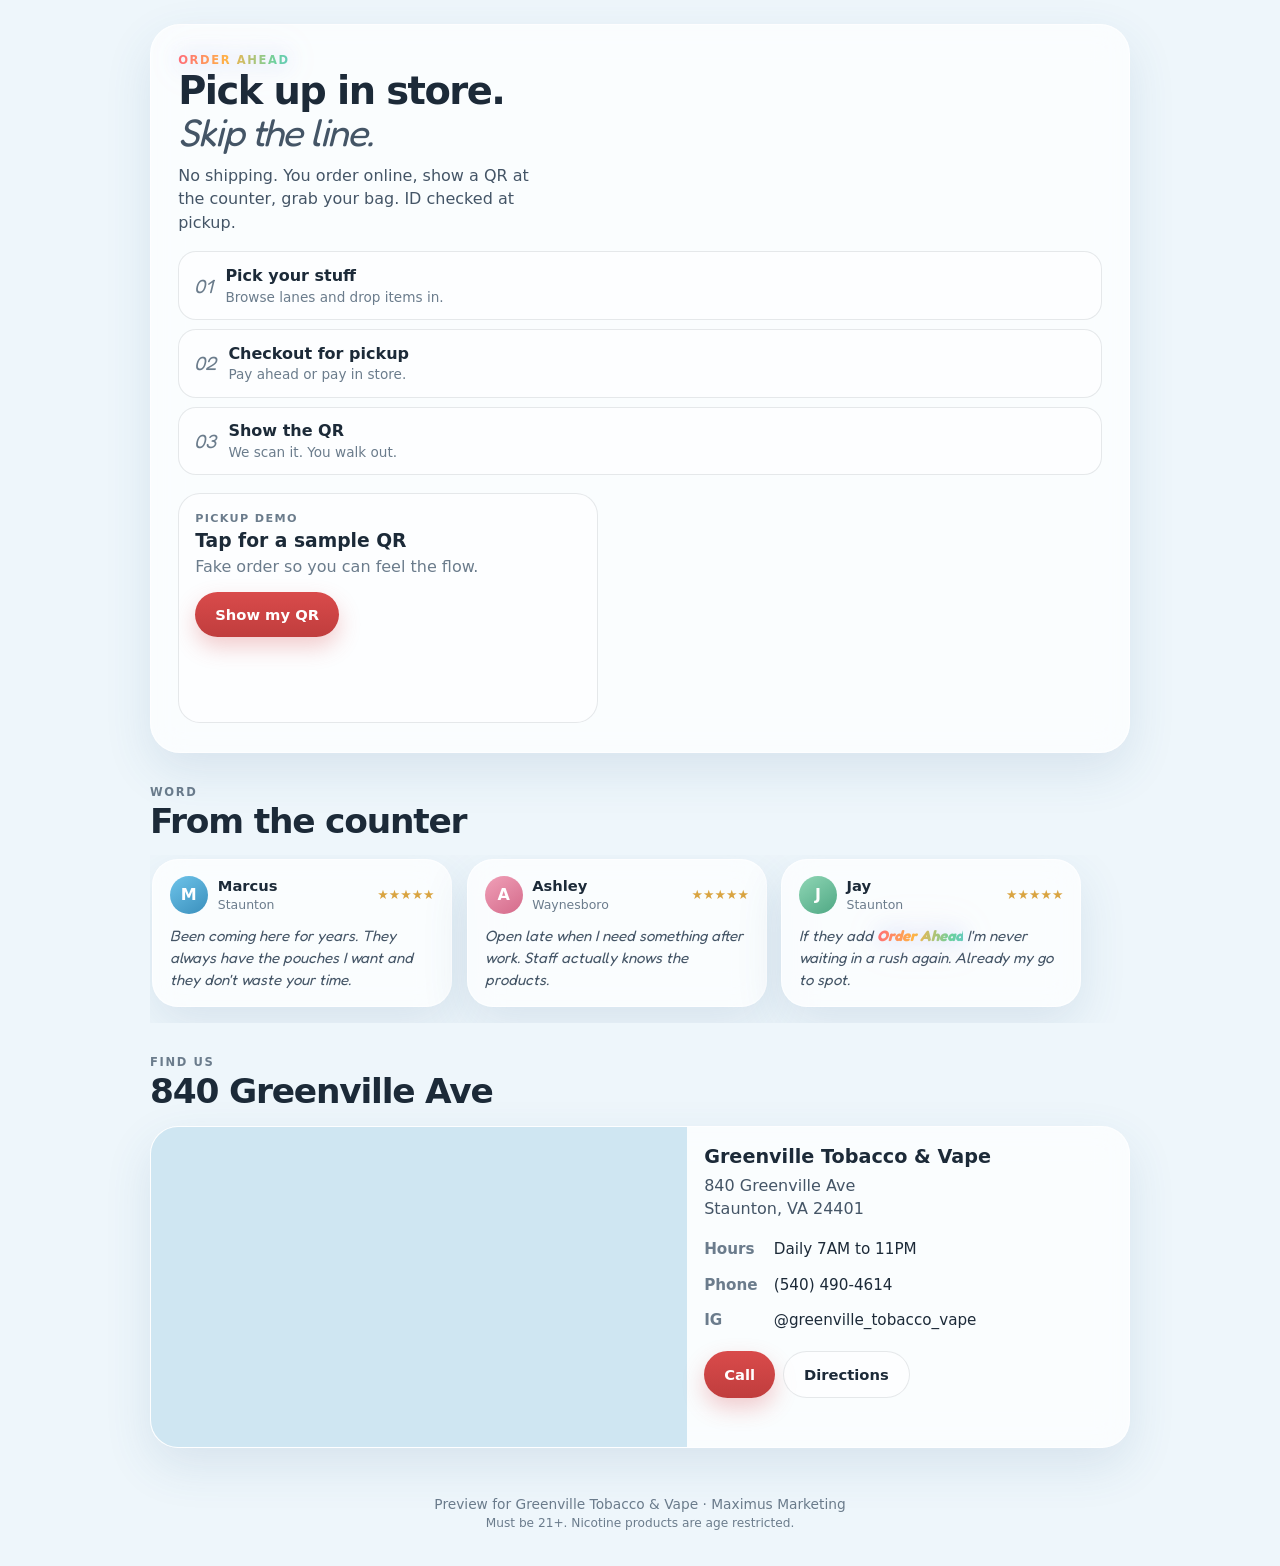
==== commit 1fccdf5e: "Refresh Greenville mockup for mobile: Fredoka, shop chrome, support chat. Swap Bellefair for rounded" ====
--- a/previews/greenville-tobacco-vape/index.html
+++ b/previews/greenville-tobacco-vape/index.html
@@ -6,332 +6,443 @@
     <title>Greenville Tobacco &amp; Vape | Staunton</title>
     <meta
       name="description"
-      content="Staunton's #1 tobacco and vape spot. Preview for Greenville Tobacco & Vape."
+      content="Staunton's #1 tobacco and vape spot. Local preview for Greenville Tobacco & Vape."
     />
-    <meta name="theme-color" content="#4aa8d8" />
+    <meta name="theme-color" content="#9fd4ef" />
+    <link rel="preconnect" href="https://api.fontshare.com" />
     <link rel="preconnect" href="https://fonts.googleapis.com" />
     <link rel="preconnect" href="https://fonts.gstatic.com" crossorigin />
     <link
-      href="https://fonts.googleapis.com/css2?family=Figtree:wght@400;500;600;700&family=Outfit:wght@600;700;800&display=swap"
+      href="https://api.fontshare.com/v2/css?f[]=satoshi@400,500,700,900&display=swap"
+      rel="stylesheet"
+    />
+    <link
+      href="https://fonts.googleapis.com/css2?family=Fredoka:wght@400;500;600;700&display=swap"
       rel="stylesheet"
     />
     <link rel="stylesheet" href="css/main.css" />
   </head>
   <body>
     <div class="sky" aria-hidden="true">
-      <div class="sky__wash"></div>
+      <canvas id="cloud-canvas" class="sky__canvas"></canvas>
+      <div class="sky__haze"></div>
       <div class="sky__noise"></div>
-      <div class="cloud cloud--a" data-drift></div>
-      <div class="cloud cloud--b" data-drift></div>
-      <div class="cloud cloud--c" data-drift></div>
-      <div class="mist mist--low"></div>
     </div>
 
     <div class="agegate" id="agegate" role="dialog" aria-modal="true" aria-labelledby="agegate-title">
-      <div class="agegate__panel">
-        <img
-          class="agegate__logo"
-          src="assets/logo-cloud.svg"
-          width="320"
-          height="98"
-          alt="Greenville Tobacco &amp; Vape"
-        />
-        <h1 id="agegate-title">Are you 21 or older?</h1>
-        <p>You have to be 21+ to enter. We check ID on every nicotine purchase.</p>
-        <div class="agegate__actions">
-          <button type="button" class="btn btn--solid" id="age-enter">Yep, I am</button>
-          <button type="button" class="btn btn--ghost" id="age-exit">No, take me out</button>
+      <div class="agegate__stack">
+        <div class="logo-float logo-float--gate" id="age-logo">
+          <img src="assets/logo-cloud.webp" width="360" height="232" alt="Greenville Tobacco &amp; Vape" />
+        </div>
+        <div class="agegate__panel glass">
+          <h1 id="agegate-title">Are you 21 or older?</h1>
+          <p>You have to be 21+ to enter. We check ID on every nicotine purchase.</p>
+          <div class="agegate__actions">
+            <button type="button" class="btn btn--solid" id="age-enter">Yep, I am</button>
+            <button type="button" class="btn btn--ghost" id="age-exit">No, take me out</button>
+          </div>
         </div>
       </div>
     </div>
 
-    <header class="topbar">
-      <a class="topbar__brand" href="#top" aria-label="Greenville Tobacco and Vape home">
-        <img src="assets/logo-cloud.svg" width="148" height="45" alt="" />
-      </a>
-      <nav class="topbar__nav" aria-label="Page">
-        <a href="#categories">Shop</a>
-        <a href="#order-ahead">Order</a>
-        <a href="#visit">Visit</a>
-      </nav>
+    <header class="shopbar" id="shopbar">
+      <div class="shopbar__top">
+        <a class="shopbar__logo" href="#top" id="shopbar-logo" aria-label="Greenville home">
+          <img src="assets/logo-cloud.webp" width="72" height="46" alt="" />
+        </a>
+        <nav class="shopbar__links" aria-label="Page">
+          <a href="#lanes" data-tap>Shop</a>
+          <a href="#order-ahead" data-tap><span class="oa">Order Ahead</span></a>
+          <a href="#visit" data-tap>Visit</a>
+        </nav>
+        <div class="shopbar__utils">
+          <button type="button" class="shopbar__icon" data-tap="Account preview" aria-label="Account">
+            <svg viewBox="0 0 24 24" width="20" height="20" aria-hidden="true"><path fill="currentColor" d="M12 12a4.5 4.5 0 100-9 4.5 4.5 0 000 9zm0 2c-4.4 0-8 2.2-8 5v1h16v-1c0-2.8-3.6-5-8-5z"/></svg>
+          </button>
+          <button type="button" class="shopbar__icon" data-tap="Help preview" aria-label="Help">
+            <svg viewBox="0 0 24 24" width="20" height="20" aria-hidden="true"><path fill="currentColor" d="M12 2a10 10 0 100 20 10 10 0 000-20zm1 15h-2v-2h2v2zm1.1-6.5l-.9.9A2.5 2.5 0 0012 14h-1v-1c0-.6.2-1.1.6-1.5l1.2-1.3c.3-.3.5-.7.5-1.2A1.8 1.8 0 0012 7a1.8 1.8 0 00-1.8 1.8H8.4A3.6 3.6 0 0112 5.2a3.6 3.6 0 013.6 3.6c0 .8-.3 1.5-.9 2.1z"/></svg>
+          </button>
+          <button type="button" class="shopbar__icon shopbar__cart" data-tap="Cart preview" aria-label="Cart">
+            <svg viewBox="0 0 24 24" width="20" height="20" aria-hidden="true"><path fill="currentColor" d="M7 18a2 2 0 110 4 2 2 0 010-4zm10 0a2 2 0 110 4 2 2 0 010-4zM7.2 14h9.7a1 1 0 00.97-.76L20 6H6.2L5.3 3H2v2h2l3.6 7.6L6.2 15a1 1 0 001 1.4H19v-2H7.4l.8-1.4z"/></svg>
+            <span class="shopbar__badge">0</span>
+          </button>
+        </div>
+      </div>
+      <form class="shopbar__search" id="shop-search" role="search" action="#" method="get">
+        <label class="visually-hidden" for="search-q">Search</label>
+        <input id="search-q" type="search" name="q" placeholder="What are you looking for?" autocomplete="off" />
+        <button type="submit" aria-label="Search" data-tap="Search preview">
+          <svg viewBox="0 0 24 24" width="18" height="18" aria-hidden="true"><path fill="currentColor" d="M15.5 14h-.8l-.3-.3A6.5 6.5 0 1014 15.5l.3.3v.8l5 5 1.5-1.5-5-5zm-6 0A4.5 4.5 0 119.5 5a4.5 4.5 0 010 9z"/></svg>
+        </button>
+      </form>
     </header>
 
     <main id="top">
-      <section class="hero">
-        <div class="hero__logo-wrap">
-          <img
-            class="hero__logo"
-            src="assets/logo-cloud.svg"
-            width="420"
-            height="128"
-            alt="Greenville Tobacco &amp; Vape"
-          />
-        </div>
-        <p class="hero__hours">Open daily 7AM to 11PM</p>
-        <h2 class="hero__slogan">Staunton's #1 tobacco and vape spot</h2>
-        <p class="hero__lead">
-          Local shop on Greenville Ave. Fresh stock, straight talk, and soon: order ahead for pickup.
+      <section class="hero" id="hero">
+        <div
+          class="logo-float logo-float--hero"
+          id="hero-logo"
+          role="img"
+          aria-label="Greenville Tobacco and Vape"
+          data-tap="Greenville Tobacco &amp; Vape"
+        >
+          <img src="assets/logo-cloud.webp" width="420" height="272" alt="Greenville Tobacco &amp; Vape" />
+        </div>
+
+        <p class="hours-pill" data-tap="Open daily 7AM to 11PM" id="hours-pill" role="button" tabindex="0">
+          Open daily · 7AM to 11PM
         </p>
-        <div class="hero__ctas">
-          <a class="btn btn--solid" href="#categories">Shop Categories</a>
-          <a class="btn btn--soft" href="#order-ahead">Order Ahead</a>
-        </div>
-      </section>
-
-      <section class="section reveal" id="categories">
-        <div class="section__head">
-          <h2>Shop by category</h2>
-          <p>Tap a lane. This is a preview, so it shows the flow, not a live cart yet.</p>
-        </div>
-        <div class="chip-row" role="list">
-          <button type="button" class="chip chip--sun" data-cat="disposables" role="listitem">
-            Disposables
-          </button>
-          <button type="button" class="chip chip--sky" data-cat="devices" role="listitem">
-            Devices
-          </button>
-          <button type="button" class="chip chip--mint" data-cat="eliquid" role="listitem">
-            E-Liquid
-          </button>
-          <button type="button" class="chip chip--rose" data-cat="pouches" role="listitem">
-            Nic Pouches
-          </button>
-          <button type="button" class="chip chip--lilac" data-cat="coils" role="listitem">
-            Coils
-          </button>
-          <button type="button" class="chip chip--sand" data-cat="accessories" role="listitem">
-            Accessories
-          </button>
-        </div>
-      </section>
-
-      <section class="section section--tight reveal" id="brands">
-        <div class="section__head">
-          <h2>Brands on the shelf</h2>
-          <p>Names you already know, stocked local.</p>
-        </div>
-        <div class="marquee" aria-hidden="true">
+
+        <h1 class="hero__slogan" id="slogan">
+          <span class="hero__line">
+            <span class="word">Staunton's</span>
+            <span class="word gold-num" aria-label="number one">
+              <span class="gold-num__text">#1</span>
+              <span class="gold-num__spark" aria-hidden="true"></span>
+            </span>
+          </span>
+          <span class="hero__line hero__line--soft">
+            <span class="word">tobacco</span>
+            <span class="word">and</span>
+            <span class="word">vape</span>
+            <span class="word">spot</span>
+          </span>
+        </h1>
+
+        <p class="hero__lead reveal">
+          Soft shelves. Real locals. Soon you can
+          <span class="oa">Order Ahead</span>, show a QR, and skip the wait.
+        </p>
+
+        <div class="hero__ctas reveal">
+          <a class="btn btn--solid" href="#lanes" data-tap>Browse lanes</a>
+          <a class="btn btn--glass" href="#order-ahead" data-tap><span class="oa">Order Ahead</span></a>
+        </div>
+      </section>
+
+      <section class="block block--lanes reveal" id="lanes">
+        <div class="block__intro">
+          <p class="eyebrow">Lanes</p>
+          <h2>What are you after?</h2>
+        </div>
+        <div class="lane-rail" role="list">
+          <button type="button" class="lane" data-cat="disposables" role="listitem">
+            <span class="lane__tag">Pull</span>
+            <strong>Disposables</strong>
+            <em>Ready flavors</em>
+          </button>
+          <button type="button" class="lane" data-cat="devices" role="listitem">
+            <span class="lane__tag">Kits</span>
+            <strong>Devices</strong>
+            <em>Pods &amp; mods</em>
+          </button>
+          <button type="button" class="lane" data-cat="eliquid" role="listitem">
+            <span class="lane__tag">Juice</span>
+            <strong>E-Liquid</strong>
+            <em>Bottle fills</em>
+          </button>
+          <button type="button" class="lane" data-cat="pouches" role="listitem">
+            <span class="lane__tag">Daily</span>
+            <strong>Nic Pouches</strong>
+            <em>Always stocked</em>
+          </button>
+          <button type="button" class="lane" data-cat="coils" role="listitem">
+            <span class="lane__tag">Parts</span>
+            <strong>Coils</strong>
+            <em>Keep it running</em>
+          </button>
+          <button type="button" class="lane" data-cat="accessories" role="listitem">
+            <span class="lane__tag">Extra</span>
+            <strong>Accessories</strong>
+            <em>Chargers &amp; more</em>
+          </button>
+        </div>
+      </section>
+
+      <section class="block block--brands reveal" id="brands">
+        <div class="block__intro block__intro--row">
+          <div>
+            <p class="eyebrow">Shelf</p>
+            <h2>Brands on the shelf</h2>
+          </div>
+          <p class="block__aside">Names you already ask for.</p>
+        </div>
+        <div class="marquee" aria-label="Featured brands">
           <div class="marquee__track">
-            <span>Geek Bar</span>
-            <span>Lost Mary</span>
-            <span>Zyn</span>
-            <span>Vaporesso</span>
-            <span>Juice Head</span>
-            <span>Elf Bar</span>
-            <span>SMOK</span>
-            <span>Naked 100</span>
-            <span>Geek Bar</span>
-            <span>Lost Mary</span>
-            <span>Zyn</span>
-            <span>Vaporesso</span>
-            <span>Juice Head</span>
-            <span>Elf Bar</span>
-            <span>SMOK</span>
-            <span>Naked 100</span>
-          </div>
-        </div>
-      </section>
-
-      <section class="section reveal" id="bestsellers">
-        <div class="section__head">
-          <h2>Moving fast this week</h2>
-          <p>Placeholder picks so you can feel the swipe. Real inventory comes later.</p>
-        </div>
-        <div class="product-rail" tabindex="0" aria-label="Best sellers">
-          <article class="product">
-            <div class="product__art product__art--a" aria-hidden="true"></div>
-            <h3>Cool Mint Pouches 6mg</h3>
-            <p>Can of 15. Everyday mint that stays clean.</p>
-            <div class="product__row">
-              <span class="product__price">$5.99</span>
-              <div class="product__actions">
-                <button type="button" class="btn btn--mini btn--solid" data-demo-toast="Added to demo order">
-                  Add
-                </button>
-                <button type="button" class="btn btn--mini btn--ghost" data-demo-toast="Explore opens in the full build">
-                  Explore
-                </button>
+            <button type="button" class="brand-chip" data-tap="Geek Bar">
+              <img src="assets/brands/geekbarlogo.webp" alt="" width="48" height="48" />
+              <span>Geek Bar</span>
+            </button>
+            <button type="button" class="brand-chip" data-tap="Lost Mary">
+              <img src="assets/brands/lostmary_logo.webp" alt="" width="48" height="48" />
+              <span>Lost Mary</span>
+            </button>
+            <button type="button" class="brand-chip" data-tap="Zyn">
+              <img src="assets/brands/ZYN_Logo_1.webp" alt="" width="48" height="48" />
+              <span>Zyn</span>
+            </button>
+            <button type="button" class="brand-chip" data-tap="Vaporesso">
+              <img src="assets/brands/vaporesso-logo.webp" alt="" width="48" height="48" />
+              <span>Vaporesso</span>
+            </button>
+            <button type="button" class="brand-chip" data-tap="Juice Head">
+              <img src="assets/brands/juicehead.webp" alt="" width="48" height="48" />
+              <span>Juice Head</span>
+            </button>
+            <button type="button" class="brand-chip" data-tap="Elf Bar">
+              <img src="assets/brands/elfbar_logo.webp" alt="" width="48" height="48" />
+              <span>Elf Bar</span>
+            </button>
+            <button type="button" class="brand-chip" data-tap="SMOK">
+              <img src="assets/brands/smok_logo.webp" alt="" width="48" height="48" />
+              <span>SMOK</span>
+            </button>
+            <button type="button" class="brand-chip" data-tap="Naked 100">
+              <img src="assets/brands/nakedlogo.webp" alt="" width="48" height="48" />
+              <span>Naked 100</span>
+            </button>
+            <button type="button" class="brand-chip" data-tap="Geek Bar" aria-hidden="true" tabindex="-1">
+              <img src="assets/brands/geekbarlogo.webp" alt="" width="48" height="48" />
+              <span>Geek Bar</span>
+            </button>
+            <button type="button" class="brand-chip" data-tap="Lost Mary" aria-hidden="true" tabindex="-1">
+              <img src="assets/brands/lostmary_logo.webp" alt="" width="48" height="48" />
+              <span>Lost Mary</span>
+            </button>
+            <button type="button" class="brand-chip" data-tap="Zyn" aria-hidden="true" tabindex="-1">
+              <img src="assets/brands/ZYN_Logo_1.webp" alt="" width="48" height="48" />
+              <span>Zyn</span>
+            </button>
+            <button type="button" class="brand-chip" data-tap="Vaporesso" aria-hidden="true" tabindex="-1">
+              <img src="assets/brands/vaporesso-logo.webp" alt="" width="48" height="48" />
+              <span>Vaporesso</span>
+            </button>
+            <button type="button" class="brand-chip" data-tap="Juice Head" aria-hidden="true" tabindex="-1">
+              <img src="assets/brands/juicehead.webp" alt="" width="48" height="48" />
+              <span>Juice Head</span>
+            </button>
+            <button type="button" class="brand-chip" data-tap="Elf Bar" aria-hidden="true" tabindex="-1">
+              <img src="assets/brands/elfbar_logo.webp" alt="" width="48" height="48" />
+              <span>Elf Bar</span>
+            </button>
+            <button type="button" class="brand-chip" data-tap="SMOK" aria-hidden="true" tabindex="-1">
+              <img src="assets/brands/smok_logo.webp" alt="" width="48" height="48" />
+              <span>SMOK</span>
+            </button>
+            <button type="button" class="brand-chip" data-tap="Naked 100" aria-hidden="true" tabindex="-1">
+              <img src="assets/brands/nakedlogo.webp" alt="" width="48" height="48" />
+              <span>Naked 100</span>
+            </button>
+          </div>
+        </div>
+      </section>
+
+      <section class="block block--products reveal" id="bestsellers">
+        <div class="block__intro block__intro--row">
+          <div>
+            <p class="eyebrow">Moving</p>
+            <h2>Fast this week</h2>
+          </div>
+          <div class="rail-nav" aria-hidden="false">
+            <button type="button" class="rail-nav__btn" id="prod-prev" aria-label="Previous products">‹</button>
+            <button type="button" class="rail-nav__btn" id="prod-next" aria-label="Next products">›</button>
+          </div>
+        </div>
+        <div class="product-rail" id="product-rail" tabindex="0" aria-label="Best sellers">
+          <article class="product glass">
+            <button type="button" class="product__media" data-tap="Cool Mint Pouches">
+              <img src="assets/products/nicotine-pouches.webp" alt="Cool Mint nicotine pouches" width="220" height="220" />
+            </button>
+            <div class="product__body">
+              <h3>Cool Mint Pouches</h3>
+              <p>Everyday mint. Can of 20.</p>
+              <div class="product__row">
+                <span class="product__price">$5.99</span>
+                <div class="product__actions">
+                  <button type="button" class="btn btn--mini btn--solid" data-tap="Added to demo order">Add</button>
+                  <button type="button" class="btn btn--mini btn--ghost" data-tap="Explore opens in the full build">Explore</button>
+                </div>
               </div>
             </div>
           </article>
-          <article class="product">
-            <div class="product__art product__art--b" aria-hidden="true"></div>
-            <h3>Blue Razz Disposable</h3>
-            <p>Sweet, cold, and gone before you know it.</p>
-            <div class="product__row">
-              <span class="product__price">$16.99</span>
-              <div class="product__actions">
-                <button type="button" class="btn btn--mini btn--solid" data-demo-toast="Added to demo order">
-                  Add
-                </button>
-                <button type="button" class="btn btn--mini btn--ghost" data-demo-toast="Explore opens in the full build">
-                  Explore
-                </button>
+          <article class="product glass">
+            <button type="button" class="product__media" data-tap="Blue Razz Disposable">
+              <img src="assets/products/blue-razz.webp" alt="Blue Razz disposable vape" width="220" height="220" />
+            </button>
+            <div class="product__body">
+              <h3>Blue Razz Disposable</h3>
+              <p>Sweet, cold, gone quick.</p>
+              <div class="product__row">
+                <span class="product__price">$16.99</span>
+                <div class="product__actions">
+                  <button type="button" class="btn btn--mini btn--solid" data-tap="Added to demo order">Add</button>
+                  <button type="button" class="btn btn--mini btn--ghost" data-tap="Explore opens in the full build">Explore</button>
+                </div>
               </div>
             </div>
           </article>
-          <article class="product">
-            <div class="product__art product__art--c" aria-hidden="true"></div>
-            <h3>Tobacco Reserve 60ml</h3>
-            <p>Smooth bottle juice for the rebuild crowd.</p>
-            <div class="product__row">
-              <span class="product__price">$19.99</span>
-              <div class="product__actions">
-                <button type="button" class="btn btn--mini btn--solid" data-demo-toast="Added to demo order">
-                  Add
-                </button>
-                <button type="button" class="btn btn--mini btn--ghost" data-demo-toast="Explore opens in the full build">
-                  Explore
-                </button>
+          <article class="product glass">
+            <button type="button" class="product__media product__media--tall" data-tap="The Clear">
+              <img src="assets/products/the-clear.webp" alt="The Clear device" width="160" height="280" />
+            </button>
+            <div class="product__body">
+              <h3>The Clear</h3>
+              <p>Navy &amp; gold. Clean pull.</p>
+              <div class="product__row">
+                <span class="product__price">$34.99</span>
+                <div class="product__actions">
+                  <button type="button" class="btn btn--mini btn--solid" data-tap="Added to demo order">Add</button>
+                  <button type="button" class="btn btn--mini btn--ghost" data-tap="Explore opens in the full build">Explore</button>
+                </div>
               </div>
             </div>
           </article>
-          <article class="product">
-            <div class="product__art product__art--d" aria-hidden="true"></div>
-            <h3>Compact Pod Kit</h3>
-            <p>Pocket size, solid draw, easy pods.</p>
-            <div class="product__row">
-              <span class="product__price">$29.99</span>
-              <div class="product__actions">
-                <button type="button" class="btn btn--mini btn--solid" data-demo-toast="Added to demo order">
-                  Add
-                </button>
-                <button type="button" class="btn btn--mini btn--ghost" data-demo-toast="Explore opens in the full build">
-                  Explore
-                </button>
-              </div>
-            </div>
-          </article>
-        </div>
-      </section>
-
-      <section class="section reveal" id="order-ahead">
-        <div class="section__head">
-          <h2>Order ahead. Pick up in store.</h2>
-          <p>
+        </div>
+      </section>
+
+      <section class="block block--order reveal" id="order-ahead">
+        <div class="order-panel glass">
+          <p class="eyebrow"><span class="oa">Order Ahead</span></p>
+          <h2>Pick up in store.<br /><em>Skip the line.</em></h2>
+          <p class="order-panel__lead">
             No shipping. You order online, show a QR at the counter, grab your bag. ID checked at pickup.
           </p>
-        </div>
-
-        <ol class="steps">
-          <li>
-            <span class="steps__num">1</span>
-            <div>
-              <strong>Pick your stuff</strong>
-              <p>Browse categories and drop items in your order.</p>
-            </div>
-          </li>
-          <li>
-            <span class="steps__num">2</span>
-            <div>
-              <strong>Checkout for pickup</strong>
-              <p>Pay ahead or pay in store. Your call when we build it for real.</p>
-            </div>
-          </li>
-          <li>
-            <span class="steps__num">3</span>
-            <div>
-              <strong>Show the QR</strong>
-              <p>We scan it, pull the order, you walk out. Fast lane energy.</p>
-            </div>
-          </li>
-        </ol>
-
-        <div class="qr-demo" id="qr-demo">
-          <div class="qr-demo__front">
-            <p class="qr-demo__label">Pickup demo</p>
-            <h3>Tap to flip your sample QR</h3>
-            <p>This is a fake order so you can see the idea. Real codes come after checkout.</p>
-            <button type="button" class="btn btn--solid" id="qr-flip">Show my QR</button>
-          </div>
-          <div class="qr-demo__back" hidden>
-            <p class="qr-demo__label">Order GTV-4821</p>
-            <div class="qr-code" id="qr-code" aria-hidden="true"></div>
-            <p class="qr-demo__meta">Cool Mint Pouches + Blue Razz · Ready for pickup</p>
-            <p class="qr-demo__note">Staff scans this. You show ID. Done.</p>
-            <button type="button" class="btn btn--soft" id="qr-reset">Flip back</button>
-          </div>
-        </div>
-      </section>
-
-      <section class="section reveal" id="reviews">
-        <div class="section__head">
-          <h2>What locals say</h2>
-          <p>Short and real. The kind of talk you hear at the counter.</p>
+
+          <ol class="steps">
+            <li>
+              <button type="button" class="steps__hit" data-tap="Step 1: pick your stuff">
+                <span class="steps__num">01</span>
+                <span>
+                  <strong>Pick your stuff</strong>
+                  <small>Browse lanes and drop items in.</small>
+                </span>
+              </button>
+            </li>
+            <li>
+              <button type="button" class="steps__hit" data-tap="Step 2: checkout for pickup">
+                <span class="steps__num">02</span>
+                <span>
+                  <strong>Checkout for pickup</strong>
+                  <small>Pay ahead or pay in store.</small>
+                </span>
+              </button>
+            </li>
+            <li>
+              <button type="button" class="steps__hit" data-tap="Step 3: show the QR">
+                <span class="steps__num">03</span>
+                <span>
+                  <strong>Show the QR</strong>
+                  <small>We scan it. You walk out.</small>
+                </span>
+              </button>
+            </li>
+          </ol>
+
+          <div class="qr-demo" id="qr-demo">
+            <div class="qr-demo__front">
+              <p class="qr-demo__label">Pickup demo</p>
+              <h3>Tap for a sample QR</h3>
+              <p>Fake order so you can feel the flow.</p>
+              <button type="button" class="btn btn--solid" id="qr-flip">Show my QR</button>
+            </div>
+            <div class="qr-demo__back" hidden>
+              <p class="qr-demo__label">Order GTV-4821</p>
+              <div class="qr-code" id="qr-code" aria-hidden="true"></div>
+              <p class="qr-demo__meta">Cool Mint + Blue Razz · Ready</p>
+              <p class="qr-demo__note">Staff scans this. You show ID. Done.</p>
+              <button type="button" class="btn btn--glass" id="qr-reset">Flip back</button>
+            </div>
+          </div>
+        </div>
+      </section>
+
+      <section class="block block--reviews reveal" id="reviews">
+        <div class="block__intro">
+          <p class="eyebrow">Word</p>
+          <h2>From the counter</h2>
         </div>
         <div class="review-rail" aria-label="Reviews">
-          <article class="review">
+          <button type="button" class="review glass" data-tap="Marcus · Staunton">
             <div class="review__top">
               <span class="review__avatar" aria-hidden="true">M</span>
-              <div>
+              <span>
                 <strong>Marcus</strong>
-                <span>Staunton</span>
-              </div>
+                <small>Staunton</small>
+              </span>
               <span class="review__stars" aria-label="5 stars">★★★★★</span>
             </div>
             <p>Been coming here for years. They always have the pouches I want and they don't waste your time.</p>
-          </article>
-          <article class="review">
+          </button>
+          <button type="button" class="review glass" data-tap="Ashley · Waynesboro">
             <div class="review__top">
               <span class="review__avatar review__avatar--b" aria-hidden="true">A</span>
-              <div>
+              <span>
                 <strong>Ashley</strong>
-                <span>Waynesboro</span>
-              </div>
+                <small>Waynesboro</small>
+              </span>
               <span class="review__stars" aria-label="5 stars">★★★★★</span>
             </div>
             <p>Open late when I need something after work. Staff actually knows the products.</p>
-          </article>
-          <article class="review">
+          </button>
+          <button type="button" class="review glass" data-tap="Jay · Staunton">
             <div class="review__top">
               <span class="review__avatar review__avatar--c" aria-hidden="true">J</span>
-              <div>
+              <span>
                 <strong>Jay</strong>
-                <span>Staunton</span>
-              </div>
+                <small>Staunton</small>
+              </span>
               <span class="review__stars" aria-label="5 stars">★★★★★</span>
             </div>
-            <p>If they add order ahead I'm never waiting in a rush again. Already my go to spot.</p>
-          </article>
-        </div>
-      </section>
-
-      <section class="section reveal" id="visit">
-        <div class="section__head">
-          <h2>Come through</h2>
-          <p>Right on Greenville Ave. Easy in, easy out.</p>
-        </div>
-        <div class="visit-card">
-          <div class="visit-card__map" aria-hidden="true">
-            <div class="visit-card__pin"></div>
-            <span>840 Greenville Ave</span>
-          </div>
-          <div class="visit-card__info">
+            <p>If they add <span class="oa">Order Ahead</span> I'm never waiting in a rush again. Already my go to spot.</p>
+          </button>
+        </div>
+      </section>
+
+      <section class="block block--visit reveal" id="visit">
+        <div class="block__intro">
+          <p class="eyebrow">Find us</p>
+          <h2>840 Greenville Ave</h2>
+        </div>
+        <div class="visit glass">
+          <div class="visit__map">
+            <iframe
+              title="Greenville Tobacco and Vape on Google Maps"
+              loading="lazy"
+              referrerpolicy="no-referrer-when-downgrade"
+              src="https://maps.google.com/maps?q=840%20Greenville%20Ave%2C%20Staunton%2C%20VA%2024401&z=16&output=embed"
+              allowfullscreen
+            ></iframe>
+          </div>
+          <div class="visit__info">
             <h3>Greenville Tobacco &amp; Vape</h3>
             <p>840 Greenville Ave<br />Staunton, VA 24401</p>
             <ul>
-              <li><span>Hours</span> Daily 7AM to 11PM</li>
               <li>
-                <span>Phone</span>
-                <a href="tel:+15404904614">(540) 490-4614</a>
+                <button type="button" data-tap="Open daily 7AM to 11PM">
+                  <span>Hours</span> Daily 7AM to 11PM
+                </button>
               </li>
               <li>
-                <span>IG</span>
+                <a href="tel:+15404904614" data-tap="Calling shop"><span>Phone</span> (540) 490-4614</a>
+              </li>
+              <li>
                 <a
                   href="https://www.instagram.com/greenville_tobacco_vape/"
                   target="_blank"
                   rel="noopener noreferrer"
-                  >@greenville_tobacco_vape</a
+                  data-tap="Instagram"
+                  ><span>IG</span> @greenville_tobacco_vape</a
                 >
               </li>
             </ul>
-            <div class="visit-card__actions">
-              <a class="btn btn--solid" href="tel:+15404904614">Call</a>
+            <div class="visit__actions">
+              <a class="btn btn--solid" href="tel:+15404904614" data-tap>Call</a>
               <a
-                class="btn btn--soft"
+                class="btn btn--glass"
                 href="https://maps.google.com/?q=840+Greenville+Ave,+Staunton,+VA+24401"
                 target="_blank"
                 rel="noopener noreferrer"
+                data-tap
                 >Directions</a
               >
             </div>
@@ -341,14 +452,14 @@
     </main>
 
     <footer class="site-foot">
-      <p>Preview for Greenville Tobacco &amp; Vape · Built by Maximus Marketing</p>
+      <p>Preview for Greenville Tobacco &amp; Vape · Maximus Marketing</p>
       <p class="site-foot__fine">Must be 21+. Nicotine products are age restricted.</p>
     </footer>
 
-    <nav class="dock" aria-label="Quick actions">
-      <a class="dock__btn" href="tel:+15404904614">
+    <nav class="dock glass" id="dock" aria-label="Quick actions">
+      <a class="dock__btn" href="tel:+15404904614" data-tap="Call">
         <span class="dock__icon" aria-hidden="true">
-          <svg viewBox="0 0 24 24" width="20" height="20"><path fill="currentColor" d="M6.6 10.8a15.5 15.5 0 006.6 6.6l2.2-2.2a1 1 0 011-.24c1.1.36 2.3.56 3.5.56a1 1 0 011 1V20a1 1 0 01-1 1C10.4 21 3 13.6 3 4a1 1 0 011-1h3.5a1 1 0 011 1c0 1.2.2 2.4.56 3.5a1 1 0 01-.25 1L6.6 10.8z"/></svg>
+          <svg viewBox="0 0 24 24" width="18" height="18"><path fill="currentColor" d="M6.6 10.8a15.5 15.5 0 006.6 6.6l2.2-2.2a1 1 0 011-.24c1.1.36 2.3.56 3.5.56a1 1 0 011 1V20a1 1 0 01-1 1C10.4 21 3 13.6 3 4a1 1 0 011-1h3.5a1 1 0 011 1c0 1.2.2 2.4.56 3.5a1 1 0 01-.25 1L6.6 10.8z"/></svg>
         </span>
         Call
       </a>
@@ -357,34 +468,26 @@
         href="https://maps.google.com/?q=840+Greenville+Ave,+Staunton,+VA+24401"
         target="_blank"
         rel="noopener noreferrer"
+        data-tap="Directions"
       >
         <span class="dock__icon" aria-hidden="true">
-          <svg viewBox="0 0 24 24" width="20" height="20"><path fill="currentColor" d="M12 2a7 7 0 00-7 7c0 5.25 7 13 7 13s7-7.75 7-13a7 7 0 00-7-7zm0 9.5A2.5 2.5 0 1112 6a2.5 2.5 0 010 5.5z"/></svg>
+          <svg viewBox="0 0 24 24" width="18" height="18"><path fill="currentColor" d="M12 2a7 7 0 00-7 7c0 5.25 7 13 7 13s7-7.75 7-13a7 7 0 00-7-7zm0 9.5A2.5 2.5 0 1112 6a2.5 2.5 0 010 5.5z"/></svg>
         </span>
         Directions
       </a>
-      <a class="dock__btn dock__btn--main" href="#order-ahead">
-        <span class="dock__icon" aria-hidden="true">
-          <svg viewBox="0 0 24 24" width="20" height="20"><path fill="currentColor" d="M4 4h4l.4 2H20a1 1 0 01.96 1.27l-1.5 5A1 1 0 0118.5 13H8.1l.3 1.5H18v2H7.4L5.2 4H4V2H2v2h2zm2.2 14.5a1.75 1.75 0 103.5 0 1.75 1.75 0 00-3.5 0zm10 0a1.75 1.75 0 103.5 0 1.75 1.75 0 00-3.5 0z"/></svg>
-        </span>
-        Order Ahead
+      <a class="dock__btn dock__btn--main" href="#order-ahead" data-tap="Order Ahead">
+        <span class="oa">Order Ahead</span>
       </a>
     </nav>
 
     <div class="sheet" id="sheet" hidden>
       <div class="sheet__backdrop" data-close-sheet></div>
-      <div
-        class="sheet__panel"
-        role="dialog"
-        aria-modal="true"
-        aria-labelledby="sheet-title"
-        tabindex="-1"
-      >
+      <div class="sheet__panel glass" role="dialog" aria-modal="true" aria-labelledby="sheet-title" tabindex="-1">
         <div class="sheet__handle" aria-hidden="true"></div>
-        <h3 id="sheet-title">Category</h3>
+        <h3 id="sheet-title">Lane</h3>
         <p id="sheet-body">Details</p>
         <button type="button" class="btn btn--solid sheet__cta" data-close-sheet>
-          Got it
+          Got it. <span class="oa">Order Ahead</span> soon
         </button>
         <button type="button" class="sheet__x" data-close-sheet aria-label="Close">×</button>
       </div>
@@ -392,6 +495,22 @@
 
     <div class="toast" id="toast" role="status" aria-live="polite" hidden></div>
 
+    <button type="button" class="help-fab" id="help-fab" aria-label="Support chat" aria-expanded="false" aria-controls="help-panel">
+      <span class="help-fab__pulse" aria-hidden="true"></span>
+      <svg viewBox="0 0 24 24" width="22" height="22" aria-hidden="true"><path fill="currentColor" d="M4 4h16a2 2 0 012 2v9a2 2 0 01-2 2H9l-5 4v-4H4a2 2 0 01-2-2V6a2 2 0 012-2zm3 5v2h10V9H7zm0 4v2h7v-2H7z"/></svg>
+    </button>
+
+    <div class="help-panel glass" id="help-panel" hidden role="dialog" aria-label="Support chat">
+      <div class="help-panel__head">
+        <strong>Support</strong>
+        <button type="button" class="help-panel__x" id="help-close" aria-label="Close chat">×</button>
+      </div>
+      <div class="help-panel__msgs">
+        <p class="help-bubble">hey blake, hey rachael, hey isa lol!</p>
+      </div>
+      <p class="help-panel__note">Preview chat. Real support comes in the full build.</p>
+    </div>
+
     <script src="js/main.js"></script>
   </body>
 </html>
--- a/previews/greenville-tobacco-vape/css/main.css
+++ b/previews/greenville-tobacco-vape/css/main.css
@@ -1,23 +1,21 @@
 :root {
-  --ink: #172636;
-  --ink-soft: #3d5166;
-  --muted: #667889;
-  --sky: #3fa4d4;
-  --sky-deep: #2b86b3;
-  --sky-glow: rgba(63, 164, 212, 0.35);
-  --mist: #e8f5fb;
-  --cloud: #f7fbfd;
-  --paper: #eef7fb;
-  --white: #ffffff;
-  --coral: #e24b4b;
-  --coral-deep: #c93a3a;
-  --line: rgba(23, 38, 54, 0.1);
-  --shadow: 0 12px 32px rgba(45, 100, 140, 0.12);
-  --shadow-soft: 0 8px 22px rgba(45, 100, 140, 0.08);
-  --radius: 22px;
-  --dock-h: 72px;
-  --font-display: "Outfit", system-ui, sans-serif;
-  --font-body: "Figtree", system-ui, sans-serif;
+  --ink: #1c2a38;
+  --ink-soft: #445566;
+  --muted: #6b7c8c;
+  --sky-top: #b9e0f4;
+  --sky-mid: #d7eef8;
+  --sky-low: #eef6fb;
+  --glass: rgba(255, 255, 255, 0.55);
+  --glass-strong: rgba(255, 255, 255, 0.72);
+  --line: rgba(28, 42, 56, 0.1);
+  --coral: #d94b4b;
+  --coral-deep: #c03d3d;
+  --shadow: 0 18px 48px rgba(50, 100, 140, 0.12);
+  --radius: 26px;
+  --dock-h: 74px;
+  --display: "Satoshi", "Avenir Next", "Segoe UI", system-ui, sans-serif;
+  --soft: "Fredoka", "Nunito", "Avenir Next Rounded", system-ui, sans-serif;
+  --body: "Satoshi", "Avenir Next", "Segoe UI", system-ui, sans-serif;
 }
 
 *,
@@ -33,11 +31,12 @@
 body {
   margin: 0;
   min-height: 100vh;
-  font-family: var(--font-body);
+  font-family: var(--body);
   color: var(--ink);
-  background: var(--paper);
+  background: var(--sky-low);
   overflow-x: hidden;
-  padding-bottom: calc(var(--dock-h) + 1.25rem + env(safe-area-inset-bottom));
+  padding-bottom: calc(var(--dock-h) + 1.4rem + env(safe-area-inset-bottom));
+  -webkit-font-smoothing: antialiased;
 }
 
 body.gate-locked {
@@ -49,115 +48,201 @@
   display: block;
 }
 
+button,
 a {
+  -webkit-tap-highlight-color: transparent;
+}
+
+button {
+  font: inherit;
   color: inherit;
 }
 
-button,
-a.btn {
-  -webkit-tap-highlight-color: transparent;
-}
-
-/* Sky atmosphere */
+/* Sky */
 .sky {
   position: fixed;
   inset: 0;
   z-index: -1;
   pointer-events: none;
   overflow: hidden;
-}
-
-.sky__wash {
+  background:
+    radial-gradient(900px 480px at 20% -10%, #c8e9f8 0%, transparent 60%),
+    radial-gradient(700px 420px at 100% 10%, #d9f0fa 0%, transparent 55%),
+    linear-gradient(180deg, var(--sky-top) 0%, var(--sky-mid) 38%, var(--sky-low) 100%);
+}
+
+.sky__canvas {
+  position: absolute;
+  inset: 0;
+  width: 100%;
+  height: 100%;
+}
+
+.sky__haze {
   position: absolute;
   inset: 0;
   background:
-    radial-gradient(1000px 520px at 15% -5%, #c5ebf9 0%, transparent 55%),
-    radial-gradient(800px 480px at 95% 8%, #d9f0fa 0%, transparent 50%),
-    radial-gradient(700px 400px at 50% 100%, #dff3fa 0%, transparent 45%),
-    linear-gradient(180deg, #dff2fa 0%, var(--paper) 42%, #f3f9fc 100%);
+    radial-gradient(circle at 70% 20%, rgba(255, 255, 255, 0.35), transparent 35%),
+    linear-gradient(180deg, transparent 55%, rgba(255, 255, 255, 0.4) 100%);
 }
 
 .sky__noise {
   position: absolute;
   inset: 0;
-  opacity: 0.045;
-  background-image: url("data:image/svg+xml,%3Csvg viewBox='0 0 200 200' xmlns='http://www.w3.org/2000/svg'%3E%3Cfilter id='n'%3E%3CfeTurbulence type='fractalNoise' baseFrequency='0.85' numOctaves='3' stitchTiles='stitch'/%3E%3C/filter%3E%3Crect width='100%25' height='100%25' filter='url(%23n)'/%3E%3C/svg%3E");
-}
-
-.cloud {
+  opacity: 0.04;
+  background-image: url("data:image/svg+xml,%3Csvg viewBox='0 0 200 200' xmlns='http://www.w3.org/2000/svg'%3E%3Cfilter id='n'%3E%3CfeTurbulence type='fractalNoise' baseFrequency='0.8' numOctaves='3' stitchTiles='stitch'/%3E%3C/filter%3E%3Crect width='100%25' height='100%25' filter='url(%23n)'/%3E%3C/svg%3E");
+}
+
+/* Glass */
+.glass {
+  background: var(--glass-strong);
+  border: 1px solid rgba(255, 255, 255, 0.65);
+  box-shadow: var(--shadow);
+  backdrop-filter: blur(16px) saturate(1.15);
+  -webkit-backdrop-filter: blur(16px) saturate(1.15);
+}
+
+.glass-thin {
+  background: rgba(255, 255, 255, 0.42);
+  border-bottom: 1px solid var(--line);
+  backdrop-filter: blur(14px);
+  -webkit-backdrop-filter: blur(14px);
+}
+
+/* Order Ahead treatment */
+.oa {
+  font-weight: 900;
+  background-image: linear-gradient(
+    100deg,
+    #ff6b7a,
+    #ffb347,
+    #6ad1a0,
+    #5bb8ff,
+    #b07cff,
+    #ff6b7a
+  );
+  background-size: 220% auto;
+  -webkit-background-clip: text;
+  background-clip: text;
+  color: transparent;
+  animation: oa-shift 5.5s linear infinite;
+  filter: drop-shadow(0 0 10px rgba(120, 180, 255, 0.45)) drop-shadow(0 0 18px rgba(255, 140, 180, 0.22));
+}
+
+@keyframes oa-shift {
+  0% { background-position: 0% center; }
+  100% { background-position: 220% center; }
+}
+
+/* Floating logo — no box, shimmer clipped to the logo pixels */
+.logo-float {
+  position: relative;
+  display: block;
+  margin-left: auto;
+  margin-right: auto;
+  padding: 0;
+  border: 0;
+  background: transparent;
+  box-shadow: none;
+  outline: none;
+  cursor: pointer;
+  -webkit-tap-highlight-color: transparent;
+  isolation: isolate;
+}
+
+.logo-float img {
+  width: 100%;
+  height: auto;
+  display: block;
+  margin: 0 auto;
+  background: transparent;
+  border: 0;
+  border-radius: 0;
+  box-shadow: none;
+  filter: drop-shadow(0 16px 26px rgba(40, 90, 130, 0.2));
+  position: relative;
+  z-index: 1;
+}
+
+.logo-float::after {
+  content: "";
   position: absolute;
-  border-radius: 999px;
-  background: radial-gradient(circle at 30% 40%, rgba(255, 255, 255, 0.9), rgba(255, 255, 255, 0.15) 70%);
-  filter: blur(2px);
-  opacity: 0.55;
-  will-change: transform;
-}
-
-.cloud--a {
-  width: 220px;
-  height: 70px;
-  top: 12%;
-  left: -40px;
-  animation: drift-a 48s linear infinite;
-}
-
-.cloud--b {
-  width: 280px;
-  height: 90px;
-  top: 28%;
-  right: -60px;
-  opacity: 0.4;
-  animation: drift-b 62s linear infinite;
-}
-
-.cloud--c {
-  width: 180px;
-  height: 60px;
-  top: 58%;
-  left: 20%;
-  opacity: 0.32;
-  animation: drift-c 55s linear infinite;
-}
-
-.mist--low {
-  position: absolute;
-  left: -10%;
-  right: -10%;
-  bottom: -5%;
-  height: 28%;
-  background: linear-gradient(180deg, transparent, rgba(255, 255, 255, 0.45));
-}
-
-@keyframes drift-a {
-  0% { transform: translate3d(0, 0, 0); }
-  50% { transform: translate3d(40vw, 8px, 0); }
-  100% { transform: translate3d(0, 0, 0); }
-}
-
-@keyframes drift-b {
-  0% { transform: translate3d(0, 0, 0); }
-  50% { transform: translate3d(-35vw, -10px, 0); }
-  100% { transform: translate3d(0, 0, 0); }
-}
-
-@keyframes drift-c {
-  0% { transform: translate3d(0, 0, 0); }
-  50% { transform: translate3d(18vw, 6px, 0); }
-  100% { transform: translate3d(0, 0, 0); }
+  inset: 0;
+  z-index: 2;
+  pointer-events: none;
+  background: linear-gradient(
+    115deg,
+    transparent 20%,
+    rgba(255, 255, 255, 0.75) 45%,
+    rgba(190, 230, 255, 0.35) 52%,
+    transparent 70%
+  );
+  background-size: 220% 100%;
+  animation: mist-sweep 6.5s ease-in-out infinite;
+  -webkit-mask-image: url("../assets/logo-cloud.webp");
+  mask-image: url("../assets/logo-cloud.webp");
+  -webkit-mask-size: contain;
+  mask-size: contain;
+  -webkit-mask-repeat: no-repeat;
+  mask-repeat: no-repeat;
+  -webkit-mask-position: center;
+  mask-position: center;
+  mix-blend-mode: soft-light;
+}
+
+@keyframes mist-sweep {
+  0%, 100% { background-position: 120% 50%; opacity: 0.25; }
+  50% { background-position: -20% 50%; opacity: 0.85; }
+}
+
+@keyframes floaty {
+  0%, 100% { transform: translateY(0); }
+  50% { transform: translateY(-8px); }
+}
+
+.logo-float--gate {
+  width: min(300px, 78vw);
+  margin-bottom: 1rem;
+  animation: floaty 5.5s ease-in-out infinite;
+}
+
+.logo-float--hero {
+  width: min(340px, 82vw);
+  margin-bottom: 1.15rem;
+  opacity: 0;
+  transform: translateY(14px) scale(0.98);
+}
+
+body.hero-ready .logo-float--hero {
+  animation:
+    logo-in 0.85s cubic-bezier(0.22, 1, 0.36, 1) forwards,
+    floaty 5.5s ease-in-out 0.85s infinite;
+}
+
+@keyframes logo-in {
+  to {
+    opacity: 1;
+    transform: translateY(0) scale(1);
+  }
 }
 
 /* Age gate */
 .agegate {
   position: fixed;
   inset: 0;
-  z-index: 80;
+  z-index: 90;
   display: grid;
   place-items: center;
   padding: 1.25rem;
-  background: rgba(120, 170, 200, 0.28);
-  backdrop-filter: blur(14px);
-  -webkit-backdrop-filter: blur(14px);
-  transition: opacity 0.35s ease, visibility 0.35s ease;
+  background: rgba(150, 190, 215, 0.28);
+  backdrop-filter: blur(18px);
+  -webkit-backdrop-filter: blur(18px);
+  transition: opacity 0.4s ease, visibility 0.4s ease;
+  opacity: 0;
+}
+
+.agegate.is-live {
+  opacity: 1;
 }
 
 .agegate.is-gone {
@@ -166,141 +251,404 @@
   pointer-events: none;
 }
 
+.agegate__stack {
+  width: min(400px, 100%);
+  text-align: center;
+  opacity: 0;
+  transform: translateY(18px) scale(0.96);
+}
+
+.agegate.is-live .agegate__stack {
+  animation: gate-in 0.55s cubic-bezier(0.22, 1, 0.36, 1) forwards;
+}
+
+@keyframes gate-in {
+  to {
+    opacity: 1;
+    transform: translateY(0) scale(1);
+  }
+}
+
 .agegate__panel {
-  width: min(400px, 100%);
-  background: rgba(255, 255, 255, 0.82);
-  border: 1px solid rgba(255, 255, 255, 0.65);
   border-radius: 28px;
-  padding: 1.6rem 1.4rem 1.5rem;
-  box-shadow: 0 24px 60px rgba(30, 70, 100, 0.22);
-  text-align: center;
-}
-
-.agegate__logo {
-  width: min(280px, 100%);
-  height: auto;
-  margin: 0 auto 1.1rem;
-  animation: floaty 4.5s ease-in-out infinite;
+  padding: 1.4rem 1.25rem 1.35rem;
 }
 
 .agegate h1 {
-  margin: 0 0 0.45rem;
-  font-family: var(--font-display);
+  margin: 0 0 0.4rem;
+  font-family: var(--display);
+  font-weight: 700;
   font-size: 1.55rem;
   letter-spacing: -0.03em;
 }
 
 .agegate p {
-  margin: 0 0 1.25rem;
+  margin: 0 0 1.15rem;
   color: var(--ink-soft);
   line-height: 1.45;
-  font-size: 0.98rem;
 }
 
 .agegate__actions {
   display: grid;
-  gap: 0.65rem;
-}
-
-/* Top bar */
-.topbar {
+  gap: 0.6rem;
+}
+
+/* Shop chrome — expands on scroll */
+.shopbar {
   position: sticky;
   top: 0;
-  z-index: 40;
+  z-index: 45;
+  padding: 0.55rem 0.85rem 0.55rem;
+  background: transparent;
+  transition: background 0.25s ease, box-shadow 0.25s ease, padding 0.25s ease;
+}
+
+.shopbar__top {
+  display: grid;
+  grid-template-columns: 1fr auto 1fr;
+  align-items: center;
+  gap: 0.5rem;
+  min-height: 44px;
+}
+
+.shopbar__logo {
+  justify-self: start;
+  width: 56px;
+  opacity: 0;
+  transform: translateY(-6px);
+  pointer-events: none;
+  transition: opacity 0.3s ease, transform 0.3s ease;
+  line-height: 0;
+}
+
+.shopbar__logo img {
+  width: 100%;
+  height: auto;
+  display: block;
+  filter: drop-shadow(0 6px 10px rgba(40, 90, 130, 0.18));
+}
+
+.shopbar__links {
+  display: flex;
+  justify-content: center;
+  gap: 1rem;
+  font-size: 0.86rem;
+  font-weight: 700;
+  font-family: var(--display);
+}
+
+.shopbar__links a {
+  text-decoration: none;
+  color: var(--ink-soft);
+}
+
+.shopbar__utils {
+  justify-self: end;
   display: flex;
   align-items: center;
-  justify-content: space-between;
-  gap: 1rem;
-  padding: 0.7rem 1rem;
-  background: rgba(244, 250, 253, 0.78);
-  border-bottom: 1px solid var(--line);
-  backdrop-filter: blur(12px);
-  -webkit-backdrop-filter: blur(12px);
-}
-
-.topbar__brand img {
-  width: 132px;
-  height: auto;
-  border-radius: 10px;
-}
-
-.topbar__nav {
-  display: flex;
-  gap: 0.85rem;
+  gap: 0.15rem;
+  opacity: 0;
+  transform: translateY(-6px);
+  pointer-events: none;
+  transition: opacity 0.3s ease, transform 0.3s ease;
+}
+
+.shopbar__icon {
+  position: relative;
+  width: 40px;
+  height: 40px;
+  border: 0;
+  border-radius: 12px;
+  background: transparent;
+  color: var(--ink-soft);
+  display: grid;
+  place-items: center;
+  cursor: pointer;
+  transition: transform 0.15s ease, background 0.15s ease;
+}
+
+.shopbar__icon:active {
+  transform: scale(0.94);
+}
+
+.shopbar__badge {
+  position: absolute;
+  top: 4px;
+  right: 4px;
+  min-width: 15px;
+  height: 15px;
+  padding: 0 3px;
+  border-radius: 999px;
+  background: var(--coral);
+  color: #fff;
+  font-size: 0.62rem;
+  font-weight: 800;
+  display: grid;
+  place-items: center;
+  line-height: 1;
+}
+
+.shopbar__search {
+  display: grid;
+  grid-template-columns: 1fr auto;
+  gap: 0.35rem;
+  margin-top: 0;
+  max-height: 0;
+  opacity: 0;
+  overflow: hidden;
+  pointer-events: none;
+  transition: max-height 0.3s ease, opacity 0.25s ease, margin 0.25s ease;
+}
+
+.shopbar__search input {
+  width: 100%;
+  border: 1px solid var(--line);
+  border-radius: 14px;
+  padding: 0.65rem 0.85rem;
+  font-family: var(--display);
   font-size: 0.9rem;
-  font-weight: 600;
-}
-
-.topbar__nav a {
-  text-decoration: none;
-  color: var(--ink-soft);
-}
-
-.topbar__nav a:hover,
-.topbar__nav a:focus-visible {
-  color: var(--sky-deep);
+  background: rgba(255, 255, 255, 0.78);
+  color: var(--ink);
+  outline: none;
+}
+
+.shopbar__search input::placeholder {
+  color: var(--muted);
+}
+
+.shopbar__search button {
+  width: 44px;
+  border: 0;
+  border-radius: 14px;
+  background: linear-gradient(180deg, var(--coral), var(--coral-deep));
+  color: #fff;
+  display: grid;
+  place-items: center;
+  cursor: pointer;
+}
+
+.shopbar.is-scrolled {
+  background: rgba(255, 255, 255, 0.72);
+  backdrop-filter: blur(14px);
+  -webkit-backdrop-filter: blur(14px);
+  box-shadow: 0 8px 24px rgba(40, 90, 130, 0.1);
+  padding-bottom: 0.7rem;
+}
+
+.shopbar.is-scrolled .shopbar__logo,
+.shopbar.is-scrolled .shopbar__utils {
+  opacity: 1;
+  transform: none;
+  pointer-events: auto;
+}
+
+.shopbar.is-scrolled .shopbar__search {
+  max-height: 56px;
+  opacity: 1;
+  margin-top: 0.55rem;
+  pointer-events: auto;
+}
+
+.shopbar.is-scrolled .shopbar__links {
+  display: none;
+}
+
+.visually-hidden {
+  position: absolute;
+  width: 1px;
+  height: 1px;
+  padding: 0;
+  margin: -1px;
+  overflow: hidden;
+  clip: rect(0, 0, 0, 0);
+  white-space: nowrap;
+  border: 0;
 }
 
 /* Hero */
 .hero {
   width: min(720px, calc(100% - 2rem));
   margin: 0 auto;
-  padding: 1.6rem 0 1.2rem;
+  padding: 1.1rem 0 1.8rem;
   text-align: center;
-}
-
-.hero__logo-wrap {
   display: flex;
+  flex-direction: column;
+  align-items: center;
+}
+
+.hours-pill {
+  display: inline-flex;
+  align-items: center;
   justify-content: center;
-  margin-bottom: 1rem;
-}
-
-.hero__logo {
-  width: min(360px, 92%);
-  height: auto;
-  border-radius: 20px;
-  box-shadow: var(--shadow);
-  animation: floaty 5.2s ease-in-out infinite;
-}
-
-@keyframes floaty {
-  0%, 100% { transform: translateY(0); }
-  50% { transform: translateY(-7px); }
-}
-
-.hero__hours {
+  margin: 0 auto 1rem;
+  padding: 0.4rem 0.85rem;
+  border-radius: 999px;
+  border: 1px solid var(--line);
+  background: rgba(255, 255, 255, 0.55);
+  color: var(--ink-soft);
+  font-family: var(--display);
+  font-size: 0.78rem;
+  font-weight: 700;
+  letter-spacing: 0.02em;
+  cursor: pointer;
+  transition: transform 0.15s ease;
+  width: fit-content;
+  text-align: center;
+}
+
+.hours-pill:active {
+  transform: scale(0.96);
+}
+
+.hero__slogan {
+  margin: 0 0 0.9rem;
+  font-family: var(--display);
+  font-weight: 900;
+  font-size: clamp(2rem, 8.2vw, 3.3rem);
+  line-height: 1.08;
+  letter-spacing: -0.04em;
+  text-align: center;
+  width: 100%;
+}
+
+.hero__line {
+  display: block;
+}
+
+.hero__line + .hero__line {
+  margin-top: 0.3em;
+}
+
+.hero__line--soft {
+  font-family: var(--soft);
+  font-weight: 500;
+  font-style: normal;
+  letter-spacing: 0.01em;
+  font-size: 0.88em;
+  color: var(--ink-soft);
+}
+
+.hero__slogan .word {
   display: inline-block;
-  margin: 0 0 0.7rem;
-  padding: 0.35rem 0.75rem;
-  border-radius: 999px;
-  background: rgba(255, 255, 255, 0.7);
-  border: 1px solid var(--line);
-  color: var(--sky-deep);
-  font-size: 0.82rem;
-  font-weight: 700;
-}
-
-.hero__slogan {
-  margin: 0 0 0.65rem;
-  font-family: var(--font-display);
-  font-size: clamp(1.7rem, 6.2vw, 2.55rem);
-  line-height: 1.08;
-  letter-spacing: -0.035em;
+  margin-right: 0.3em;
+  opacity: 0;
+  transform: translateY(18px);
+  vertical-align: middle;
+}
+
+.hero__slogan .word:last-child {
+  margin-right: 0;
+}
+
+.gold-num {
+  position: relative;
+  display: inline-block;
+  margin-left: 0.05em;
+}
+
+.gold-num__text {
+  display: inline-block;
+  font-weight: 900;
+  letter-spacing: -0.02em;
+  background-image: linear-gradient(
+    165deg,
+    #fff4c2 0%,
+    #ffe08a 18%,
+    #e6b422 42%,
+    #f7d56a 55%,
+    #b8860b 72%,
+    #fff1a8 100%
+  );
+  background-size: 140% 140%;
+  -webkit-background-clip: text;
+  background-clip: text;
+  color: transparent;
+  -webkit-text-stroke: 1.25px rgba(120, 78, 10, 0.55);
+  filter:
+    drop-shadow(0 1px 0 rgba(255, 245, 200, 0.85))
+    drop-shadow(0 2px 0 rgba(140, 90, 10, 0.35))
+    drop-shadow(0 4px 8px rgba(180, 120, 20, 0.28));
+  animation: gold-shimmer 3.8s ease-in-out infinite;
+}
+
+@keyframes gold-shimmer {
+  0%, 100% { background-position: 0% 40%; }
+  50% { background-position: 100% 60%; }
+}
+
+.gold-num__spark {
+  position: absolute;
+  top: 8%;
+  right: 4%;
+  width: 10px;
+  height: 10px;
+  border-radius: 50%;
+  background: radial-gradient(circle, #fff 0%, #ffe9a0 35%, transparent 70%);
+  box-shadow:
+    0 0 6px 2px rgba(255, 240, 180, 0.9),
+    0 0 0 1px rgba(255, 255, 255, 0.4);
+  opacity: 0;
+  transform: scale(0.4);
+  animation: gold-spark 4.2s ease-in-out infinite;
+  pointer-events: none;
+}
+
+.gold-num__spark::before,
+.gold-num__spark::after {
+  content: "";
+  position: absolute;
+  left: 50%;
+  top: 50%;
+  width: 14px;
+  height: 2px;
+  margin: -1px 0 0 -7px;
+  background: linear-gradient(90deg, transparent, #fff, transparent);
+  border-radius: 2px;
+}
+
+.gold-num__spark::after {
+  transform: rotate(90deg);
+}
+
+@keyframes gold-spark {
+  0%, 72%, 100% { opacity: 0; transform: scale(0.35); }
+  78% { opacity: 1; transform: scale(1.15); }
+  86% { opacity: 0.85; transform: scale(0.9); }
+  92% { opacity: 0; transform: scale(0.4); }
+}
+
+.hero__slogan.is-in .word {
+  animation: word-in 0.7s cubic-bezier(0.22, 1, 0.36, 1) forwards;
+}
+
+.hero__line:first-child .word:nth-child(1) { animation-delay: 0.08s; }
+.hero__line:first-child .word:nth-child(2) { animation-delay: 0.2s; }
+.hero__line--soft .word:nth-child(1) { animation-delay: 0.34s; }
+.hero__line--soft .word:nth-child(2) { animation-delay: 0.42s; }
+.hero__line--soft .word:nth-child(3) { animation-delay: 0.5s; }
+.hero__line--soft .word:nth-child(4) { animation-delay: 0.58s; }
+
+@keyframes word-in {
+  to {
+    opacity: 1;
+    transform: translateY(0);
+  }
 }
 
 .hero__lead {
   margin: 0 auto 1.25rem;
-  max-width: 34ch;
+  max-width: 30ch;
   color: var(--ink-soft);
-  font-size: 1.02rem;
+  font-size: 1.05rem;
   line-height: 1.5;
+  text-align: center;
 }
 
 .hero__ctas {
   display: flex;
   flex-wrap: wrap;
   justify-content: center;
-  gap: 0.7rem;
+  gap: 0.65rem;
 }
 
 /* Buttons */
@@ -311,14 +659,13 @@
   display: inline-flex;
   align-items: center;
   justify-content: center;
-  gap: 0.35rem;
   text-decoration: none;
-  font-family: inherit;
+  font-family: var(--display);
   font-weight: 700;
-  font-size: 0.95rem;
+  font-size: 0.92rem;
   border-radius: 999px;
-  padding: 0.85rem 1.25rem;
-  transition: transform 0.15s ease, box-shadow 0.15s ease, background 0.15s ease;
+  padding: 0.88rem 1.25rem;
+  transition: transform 0.15s ease, box-shadow 0.15s ease;
 }
 
 .btn:active {
@@ -326,145 +673,205 @@
 }
 
 .btn--solid {
-  background: linear-gradient(180deg, var(--coral) 0%, var(--coral-deep) 100%);
+  background: linear-gradient(180deg, var(--coral), var(--coral-deep));
   color: #fff;
-  box-shadow: 0 8px 18px rgba(226, 75, 75, 0.28);
-}
-
-.btn--solid:hover,
-.btn--solid:focus-visible {
-  box-shadow: 0 10px 24px rgba(226, 75, 75, 0.38);
-}
-
-.btn--soft {
-  background: rgba(255, 255, 255, 0.85);
+  box-shadow: 0 10px 22px rgba(217, 75, 75, 0.28);
+}
+
+.btn--glass {
+  background: rgba(255, 255, 255, 0.55);
+  border: 1px solid var(--line);
   color: var(--ink);
-  border: 1px solid var(--line);
-  box-shadow: var(--shadow-soft);
 }
 
 .btn--ghost {
   background: transparent;
+  border: 1px solid var(--line);
   color: var(--ink-soft);
-  border: 1px solid var(--line);
 }
 
 .btn--mini {
-  padding: 0.5rem 0.8rem;
-  font-size: 0.8rem;
-}
-
-/* Sections */
-.section {
-  width: min(920px, calc(100% - 2rem));
+  padding: 0.48rem 0.75rem;
+  font-size: 0.78rem;
+}
+
+/* Blocks */
+.block {
+  width: min(980px, calc(100% - 2rem));
   margin: 0 auto;
-  padding: 1.75rem 0 0.5rem;
-}
-
-.section--tight {
-  padding-top: 1.1rem;
-}
-
-.section__head {
+  padding: 1.6rem 0 0.4rem;
+}
+
+.block--order {
+  padding-top: 2.2rem;
+}
+
+.block--visit {
+  padding-bottom: 1rem;
+}
+
+.block__intro {
   margin-bottom: 1rem;
 }
 
-.section__head h2 {
-  margin: 0 0 0.35rem;
-  font-family: var(--font-display);
-  font-size: clamp(1.35rem, 4.5vw, 1.8rem);
-  letter-spacing: -0.03em;
-}
-
-.section__head p {
+.block__intro--row {
+  display: flex;
+  align-items: end;
+  justify-content: space-between;
+  gap: 1rem;
+}
+
+.block__aside {
   margin: 0;
-  max-width: 42ch;
+  max-width: 16ch;
   color: var(--muted);
-  line-height: 1.45;
+  font-size: 0.88rem;
+  text-align: right;
+  line-height: 1.35;
+}
+
+.eyebrow {
+  margin: 0 0 0.25rem;
+  font-size: 0.72rem;
+  font-weight: 700;
+  letter-spacing: 0.14em;
+  text-transform: uppercase;
+  color: var(--muted);
+}
+
+.block__intro h2 {
+  margin: 0;
+  font-family: var(--display);
+  font-weight: 900;
+  font-size: clamp(1.55rem, 5.5vw, 2.15rem);
+  letter-spacing: -0.035em;
+  line-height: 1.05;
 }
 
 .reveal {
   opacity: 0;
-  transform: translateY(18px);
-  transition: opacity 0.55s ease, transform 0.55s ease;
+  transform: translateY(16px);
+  transition: opacity 0.6s ease, transform 0.6s ease;
 }
 
 .reveal.is-in {
   opacity: 1;
-  transform: translateY(0);
-}
-
-/* Category chips */
-.chip-row {
-  display: flex;
-  gap: 0.65rem;
+  transform: none;
+}
+
+/* Lanes */
+.lane-rail {
+  display: grid;
+  grid-auto-flow: column;
+  grid-auto-columns: minmax(148px, 58vw);
+  gap: 0.75rem;
   overflow-x: auto;
-  padding: 0.15rem 0.1rem 0.6rem;
+  padding: 0.2rem 0.1rem 0.85rem;
   scroll-snap-type: x mandatory;
   -webkit-overflow-scrolling: touch;
-  scrollbar-width: none;
-}
-
-.chip-row::-webkit-scrollbar {
-  display: none;
-}
-
-.chip {
-  flex: 0 0 auto;
+  scrollbar-width: thin;
+}
+
+.lane {
   scroll-snap-align: start;
-  border: 0;
-  border-radius: 999px;
-  padding: 0.85rem 1.15rem;
-  font-family: inherit;
+  text-align: left;
+  border: 1px solid rgba(255, 255, 255, 0.7);
+  border-radius: 22px;
+  padding: 1.1rem 1rem 1.15rem;
+  cursor: pointer;
+  background:
+    linear-gradient(160deg, rgba(255, 255, 255, 0.7), rgba(255, 255, 255, 0.35));
+  box-shadow: 0 10px 28px rgba(50, 100, 140, 0.1);
+  transition: transform 0.15s ease;
+}
+
+.lane:nth-child(1) { background: linear-gradient(160deg, #ffe8b8, #ffd08a); }
+.lane:nth-child(2) { background: linear-gradient(160deg, #cfefff, #9fd4f0); }
+.lane:nth-child(3) { background: linear-gradient(160deg, #d8f6e8, #a6e3c6); }
+.lane:nth-child(4) { background: linear-gradient(160deg, #ffd9e6, #f3a8c2); }
+.lane:nth-child(5) { background: linear-gradient(160deg, #e6ddff, #c4b4f0); }
+.lane:nth-child(6) { background: linear-gradient(160deg, #f3e2cf, #e2c4a0); }
+
+.lane:active {
+  transform: scale(0.97);
+}
+
+.lane__tag {
+  display: inline-block;
+  margin-bottom: 1.4rem;
+  font-size: 0.68rem;
   font-weight: 700;
-  font-size: 0.92rem;
-  color: var(--ink);
-  cursor: pointer;
-  box-shadow: var(--shadow-soft);
-  border: 1px solid rgba(255, 255, 255, 0.5);
-  transition: transform 0.15s ease, box-shadow 0.15s ease;
-}
-
-.chip:active {
-  transform: scale(0.96);
-}
-
-.chip:focus-visible {
-  outline: 2px solid var(--sky);
-  outline-offset: 2px;
-}
-
-.chip--sun { background: linear-gradient(135deg, #ffe7a8, #ffc978); }
-.chip--sky { background: linear-gradient(135deg, #c8ecff, #8fd0f2); }
-.chip--mint { background: linear-gradient(135deg, #d4f5e5, #9fe0c2); }
-.chip--rose { background: linear-gradient(135deg, #ffd6e4, #f5a8c4); }
-.chip--lilac { background: linear-gradient(135deg, #e4ddff, #c4b5f5); }
-.chip--sand { background: linear-gradient(135deg, #f3e4d0, #e4c9a4); }
-
-/* Marquee */
+  letter-spacing: 0.12em;
+  text-transform: uppercase;
+  opacity: 0.7;
+}
+
+.lane strong {
+  display: block;
+  font-family: var(--display);
+  font-size: 1.15rem;
+  font-weight: 900;
+  letter-spacing: -0.02em;
+  margin-bottom: 0.2rem;
+}
+
+.lane em {
+  font-family: var(--soft);
+  font-style: italic;
+  font-size: 0.95rem;
+  color: var(--ink-soft);
+}
+
+/* Brands marquee */
 .marquee {
   overflow: hidden;
-  mask-image: linear-gradient(90deg, transparent, #000 8%, #000 92%, transparent);
-  -webkit-mask-image: linear-gradient(90deg, transparent, #000 8%, #000 92%, transparent);
+  mask-image: linear-gradient(90deg, transparent, #000 6%, #000 94%, transparent);
+  -webkit-mask-image: linear-gradient(90deg, transparent, #000 6%, #000 94%, transparent);
 }
 
 .marquee__track {
   display: flex;
   width: max-content;
-  gap: 0.7rem;
-  animation: marquee 28s linear infinite;
-}
-
-.marquee__track span {
+  gap: 0.65rem;
+  animation: marquee 32s linear infinite;
+}
+
+.marquee:hover .marquee__track,
+.marquee:focus-within .marquee__track {
+  animation-play-state: paused;
+}
+
+.brand-chip {
   flex: 0 0 auto;
-  padding: 0.7rem 1rem;
+  display: inline-flex;
+  align-items: center;
+  gap: 0.55rem;
+  padding: 0.55rem 0.9rem 0.55rem 0.55rem;
   border-radius: 999px;
-  background: rgba(255, 255, 255, 0.72);
   border: 1px solid var(--line);
+  background: rgba(255, 255, 255, 0.7);
+  cursor: pointer;
+  box-shadow: 0 8px 18px rgba(50, 100, 140, 0.08);
+  transition: transform 0.15s ease;
+}
+
+.brand-chip:active {
+  transform: scale(0.96);
+}
+
+.brand-chip img {
+  width: 34px;
+  height: 34px;
+  object-fit: contain;
+  border-radius: 10px;
+  background: #fff;
+  padding: 3px;
+}
+
+.brand-chip span {
   font-weight: 700;
-  font-size: 0.9rem;
-  color: var(--ink-soft);
-  box-shadow: var(--shadow-soft);
+  font-size: 0.88rem;
+  white-space: nowrap;
 }
 
 @keyframes marquee {
@@ -473,79 +880,116 @@
 }
 
 /* Products */
+.rail-nav {
+  display: none;
+  gap: 0.4rem;
+}
+
+.rail-nav__btn {
+  width: 40px;
+  height: 40px;
+  border-radius: 50%;
+  border: 1px solid var(--line);
+  background: rgba(255, 255, 255, 0.7);
+  font-size: 1.35rem;
+  line-height: 1;
+  cursor: pointer;
+  transition: transform 0.15s ease;
+}
+
+.rail-nav__btn:active {
+  transform: scale(0.94);
+}
+
 .product-rail,
 .review-rail {
   display: flex;
-  gap: 0.85rem;
+  gap: 0.9rem;
   overflow-x: auto;
-  padding: 0.2rem 0.1rem 0.75rem;
+  padding: 0.25rem 0.15rem 1rem;
   scroll-snap-type: x mandatory;
   -webkit-overflow-scrolling: touch;
-  scrollbar-width: none;
+  scrollbar-width: thin;
+  scrollbar-color: rgba(80, 130, 170, 0.45) transparent;
+  cursor: grab;
+}
+
+.product-rail:active,
+.review-rail:active {
+  cursor: grabbing;
 }
 
 .product-rail::-webkit-scrollbar,
-.review-rail::-webkit-scrollbar {
-  display: none;
+.review-rail::-webkit-scrollbar,
+.lane-rail::-webkit-scrollbar {
+  height: 6px;
+}
+
+.product-rail::-webkit-scrollbar-thumb,
+.review-rail::-webkit-scrollbar-thumb,
+.lane-rail::-webkit-scrollbar-thumb {
+  background: rgba(80, 130, 170, 0.4);
+  border-radius: 999px;
 }
 
 .product {
-  flex: 0 0 min(78vw, 260px);
+  flex: 0 0 min(78vw, 270px);
   scroll-snap-align: start;
-  background: rgba(255, 255, 255, 0.78);
-  border: 1px solid var(--line);
   border-radius: var(--radius);
-  padding: 0.9rem;
-  box-shadow: var(--shadow-soft);
-  transition: transform 0.15s ease, box-shadow 0.15s ease;
+  overflow: hidden;
+  display: flex;
+  flex-direction: column;
+  transition: transform 0.15s ease;
 }
 
 .product:active {
   transform: scale(0.985);
 }
 
-.product__art {
-  height: 140px;
-  border-radius: 16px;
-  margin-bottom: 0.8rem;
-}
-
-.product__art--a {
+.product__media {
+  border: 0;
   background:
-    radial-gradient(circle at 30% 30%, #fff 0%, transparent 28%),
-    linear-gradient(145deg, #b8f0d8, #5eb89a);
-}
-
-.product__art--b {
-  background:
-    radial-gradient(circle at 70% 25%, #fff 0%, transparent 30%),
-    linear-gradient(145deg, #9ad8ff, #4a8fd4);
-}
-
-.product__art--c {
-  background:
-    radial-gradient(circle at 40% 40%, rgba(255,255,255,0.7) 0%, transparent 35%),
-    linear-gradient(145deg, #e8c29a, #b88452);
-}
-
-.product__art--d {
-  background:
-    radial-gradient(circle at 60% 35%, #fff 0%, transparent 28%),
-    linear-gradient(145deg, #d7dde8, #7f8da3);
+    radial-gradient(circle at 50% 30%, rgba(255, 255, 255, 0.9), transparent 50%),
+    linear-gradient(180deg, rgba(230, 244, 252, 0.9), rgba(210, 232, 244, 0.7));
+  min-height: 210px;
+  display: grid;
+  place-items: center;
+  padding: 1rem;
+  cursor: pointer;
+}
+
+.product__media img {
+  max-height: 180px;
+  width: auto;
+  object-fit: contain;
+  filter: drop-shadow(0 14px 20px rgba(30, 60, 90, 0.22));
+  transition: transform 0.25s ease;
+}
+
+.product__media:active img {
+  transform: scale(1.04);
+}
+
+.product__media--tall img {
+  max-height: 200px;
+}
+
+.product__body {
+  padding: 0.95rem 1rem 1.05rem;
 }
 
 .product h3 {
-  margin: 0 0 0.3rem;
-  font-family: var(--font-display);
-  font-size: 1.05rem;
+  margin: 0 0 0.25rem;
+  font-family: var(--display);
+  font-size: 1.08rem;
+  font-weight: 900;
   letter-spacing: -0.02em;
 }
 
-.product > p {
+.product__body > p {
   margin: 0 0 0.85rem;
   color: var(--muted);
   font-size: 0.88rem;
-  line-height: 1.4;
 }
 
 .product__row {
@@ -556,76 +1000,104 @@
 }
 
 .product__price {
-  font-weight: 800;
+  font-weight: 900;
   font-size: 1.05rem;
 }
 
 .product__actions {
   display: flex;
-  gap: 0.35rem;
-}
-
-/* Order ahead */
+  gap: 0.3rem;
+}
+
+/* Order panel */
+.order-panel {
+  border-radius: 30px;
+  padding: 1.35rem 1.15rem 1.4rem;
+}
+
+.order-panel h2 {
+  margin: 0.2rem 0 0.7rem;
+  font-family: var(--display);
+  font-weight: 900;
+  font-size: clamp(1.7rem, 6vw, 2.4rem);
+  letter-spacing: -0.04em;
+  line-height: 1.05;
+}
+
+.order-panel h2 em {
+  font-family: var(--soft);
+  font-style: italic;
+  font-weight: 400;
+  color: var(--ink-soft);
+}
+
+.order-panel__lead {
+  margin: 0 0 1.1rem;
+  color: var(--ink-soft);
+  line-height: 1.45;
+  max-width: 36ch;
+}
+
 .steps {
   list-style: none;
   margin: 0 0 1.1rem;
   padding: 0;
   display: grid;
-  gap: 0.75rem;
-}
-
-.steps li {
+  gap: 0.55rem;
+}
+
+.steps__hit {
+  width: 100%;
   display: grid;
   grid-template-columns: auto 1fr;
-  gap: 0.85rem;
-  align-items: start;
-  background: rgba(255, 255, 255, 0.7);
+  gap: 0.8rem;
+  align-items: center;
+  text-align: left;
   border: 1px solid var(--line);
   border-radius: 18px;
-  padding: 0.95rem 1rem;
+  padding: 0.85rem 0.9rem;
+  background: rgba(255, 255, 255, 0.45);
+  cursor: pointer;
+  transition: transform 0.15s ease;
+}
+
+.steps__hit:active {
+  transform: scale(0.985);
 }
 
 .steps__num {
-  width: 34px;
-  height: 34px;
-  border-radius: 50%;
-  display: grid;
-  place-items: center;
+  font-family: var(--soft);
+  font-style: italic;
+  font-size: 1.2rem;
+  color: var(--muted);
+}
+
+.steps__hit strong {
+  display: block;
+  font-family: var(--display);
   font-weight: 800;
-  color: #fff;
-  background: linear-gradient(180deg, var(--sky) 0%, var(--sky-deep) 100%);
-  box-shadow: 0 6px 14px var(--sky-glow);
-}
-
-.steps strong {
-  display: block;
-  margin-bottom: 0.15rem;
-  font-family: var(--font-display);
-}
-
-.steps p {
-  margin: 0;
+  margin-bottom: 0.1rem;
+}
+
+.steps__hit small {
   color: var(--muted);
-  font-size: 0.9rem;
-  line-height: 1.4;
+  font-size: 0.85rem;
 }
 
 .qr-demo {
   position: relative;
-  border-radius: 24px;
-  background: linear-gradient(160deg, rgba(255, 255, 255, 0.9), rgba(220, 240, 250, 0.85));
+  border-radius: 22px;
+  background: rgba(255, 255, 255, 0.5);
   border: 1px solid var(--line);
-  box-shadow: var(--shadow);
-  padding: 1.25rem 1.15rem 1.3rem;
+  padding: 1.15rem 1rem 1.2rem;
+  min-height: 230px;
   overflow: hidden;
-  min-height: 240px;
-  perspective: 1000px;
 }
 
 .qr-demo.is-flipped .qr-demo__front {
   opacity: 0;
   pointer-events: none;
-  transform: rotateY(12deg) scale(0.98);
+  transform: translateY(8px);
 }
 
 .qr-demo.is-flipped .qr-demo__back {
@@ -636,21 +1108,21 @@
 
 .qr-demo__front,
 .qr-demo__back {
-  transition: opacity 0.35s ease, transform 0.35s ease;
+  transition: opacity 0.3s ease, transform 0.3s ease;
 }
 
 .qr-demo__back {
   position: absolute;
   inset: 0;
-  padding: 1.25rem 1.15rem 1.3rem;
+  padding: 1.15rem 1rem 1.2rem;
   display: flex;
   flex-direction: column;
   align-items: center;
   text-align: center;
   opacity: 0;
   pointer-events: none;
-  transform: rotateY(-8deg) scale(0.98);
-  background: linear-gradient(160deg, rgba(255, 255, 255, 0.96), rgba(220, 240, 250, 0.92));
+  transform: translateY(10px);
+  background: rgba(255, 255, 255, 0.92);
 }
 
 .qr-demo__back[hidden] {
@@ -658,33 +1130,30 @@
 }
 
 .qr-demo__label {
+  margin: 0 0 0.3rem;
+  font-size: 0.7rem;
+  font-weight: 800;
+  letter-spacing: 0.12em;
+  text-transform: uppercase;
+  color: var(--muted);
+}
+
+.qr-demo h3 {
   margin: 0 0 0.35rem;
-  font-size: 0.75rem;
-  font-weight: 800;
-  letter-spacing: 0.08em;
-  text-transform: uppercase;
-  color: var(--sky-deep);
-}
-
-.qr-demo h3 {
-  margin: 0 0 0.4rem;
-  font-family: var(--font-display);
-  font-size: 1.25rem;
-  letter-spacing: -0.02em;
+  font-family: var(--display);
+  font-weight: 900;
 }
 
 .qr-demo__front > p:not(.qr-demo__label) {
   margin: 0 0 1rem;
   color: var(--muted);
-  line-height: 1.45;
-  max-width: 34ch;
 }
 
 .qr-code {
-  width: 156px;
-  height: 156px;
-  margin: 0.4rem 0 0.75rem;
-  border-radius: 14px;
+  width: 148px;
+  height: 148px;
+  margin: 0.35rem 0 0.7rem;
+  border-radius: 12px;
   background: #fff;
   border: 1px solid var(--line);
   display: grid;
@@ -692,7 +1161,6 @@
   grid-template-rows: repeat(11, 1fr);
   gap: 2px;
   padding: 10px;
-  box-shadow: var(--shadow-soft);
 }
 
 .qr-code i {
@@ -702,43 +1170,47 @@
 }
 
 .qr-code i.on {
-  background: #172636;
+  background: #1c2a38;
 }
 
 .qr-demo__meta {
-  margin: 0 0 0.25rem;
-  font-weight: 700;
-  font-size: 0.92rem;
+  margin: 0 0 0.2rem;
+  font-weight: 800;
+  font-size: 0.9rem;
 }
 
 .qr-demo__note {
-  margin: 0 0 0.85rem;
+  margin: 0 0 0.8rem;
   color: var(--muted);
-  font-size: 0.85rem;
+  font-size: 0.82rem;
 }
 
 /* Reviews */
 .review {
   flex: 0 0 min(82vw, 300px);
   scroll-snap-align: start;
-  background: rgba(255, 255, 255, 0.78);
-  border: 1px solid var(--line);
   border-radius: var(--radius);
   padding: 1rem 1.05rem;
-  box-shadow: var(--shadow-soft);
+  text-align: left;
+  cursor: pointer;
+  transition: transform 0.15s ease;
+}
+
+.review:active {
+  transform: scale(0.985);
 }
 
 .review__top {
   display: grid;
   grid-template-columns: auto 1fr auto;
-  gap: 0.65rem;
+  gap: 0.6rem;
   align-items: center;
   margin-bottom: 0.7rem;
 }
 
 .review__avatar {
-  width: 40px;
-  height: 40px;
+  width: 38px;
+  height: 38px;
   border-radius: 50%;
   display: grid;
   place-items: center;
@@ -757,125 +1229,107 @@
 
 .review__top strong {
   display: block;
-  font-size: 0.95rem;
-}
-
-.review__top span {
+  font-size: 0.92rem;
+}
+
+.review__top small {
   color: var(--muted);
-  font-size: 0.8rem;
+  font-size: 0.78rem;
 }
 
 .review__stars {
   color: #d9a441;
-  font-size: 0.85rem;
-  letter-spacing: 0.02em;
+  font-size: 0.8rem;
 }
 
 .review p {
   margin: 0;
   color: var(--ink-soft);
   line-height: 1.45;
-  font-size: 0.95rem;
-}
-
-/* Visit */
-.visit-card {
-  display: grid;
-  gap: 0.9rem;
-  background: rgba(255, 255, 255, 0.78);
-  border: 1px solid var(--line);
-  border-radius: 24px;
-  padding: 0.9rem;
-  box-shadow: var(--shadow);
-}
-
-.visit-card__map {
-  position: relative;
-  min-height: 150px;
-  border-radius: 18px;
-  background:
-    radial-gradient(circle at 50% 48%, rgba(226, 75, 75, 0.18) 0 18px, transparent 19px),
-    linear-gradient(180deg, rgba(255, 255, 255, 0.2), transparent 40%),
-    repeating-linear-gradient(90deg, transparent, transparent 18px, rgba(63, 164, 212, 0.08) 18px, rgba(63, 164, 212, 0.08) 19px),
-    repeating-linear-gradient(0deg, transparent, transparent 18px, rgba(63, 164, 212, 0.08) 18px, rgba(63, 164, 212, 0.08) 19px),
-    linear-gradient(145deg, #bfe6f7, #8fc8e4 55%, #a8d7b8);
-  display: grid;
-  place-items: end center;
-  padding-bottom: 0.85rem;
-  color: var(--ink);
-  font-weight: 700;
-  font-size: 0.88rem;
-}
-
-.visit-card__pin {
-  position: absolute;
-  top: 42%;
-  left: 50%;
-  width: 16px;
-  height: 16px;
-  margin: -8px 0 0 -8px;
-  border-radius: 50% 50% 50% 0;
-  background: var(--coral);
-  transform: rotate(-45deg);
-  box-shadow: 0 6px 14px rgba(226, 75, 75, 0.35);
-}
-
-.visit-card__info {
-  padding: 0.25rem 0.35rem 0.45rem;
-}
-
-.visit-card__info h3 {
+  font-size: 0.94rem;
+  font-family: var(--soft);
+  font-style: italic;
+}
+
+/* Visit / map */
+.visit {
+  border-radius: 28px;
+  overflow: hidden;
+  display: grid;
+}
+
+.visit__map {
+  min-height: 220px;
+  background: #cfe6f2;
+}
+
+.visit__map iframe {
+  width: 100%;
+  height: 220px;
+  border: 0;
+  display: block;
+  filter: saturate(0.92) contrast(1.02);
+}
+
+.visit__info {
+  padding: 1.15rem 1.1rem 1.25rem;
+}
+
+.visit__info h3 {
   margin: 0 0 0.35rem;
-  font-family: var(--font-display);
+  font-family: var(--display);
+  font-weight: 900;
   font-size: 1.2rem;
 }
 
-.visit-card__info > p {
-  margin: 0 0 0.85rem;
+.visit__info > p {
+  margin: 0 0 0.9rem;
   color: var(--ink-soft);
   line-height: 1.45;
 }
 
-.visit-card__info ul {
+.visit__info ul {
   list-style: none;
   margin: 0 0 1rem;
   padding: 0;
   display: grid;
-  gap: 0.45rem;
-}
-
-.visit-card__info li {
+  gap: 0.4rem;
+}
+
+.visit__info li a,
+.visit__info li button {
+  width: 100%;
   display: grid;
   grid-template-columns: 64px 1fr;
-  gap: 0.4rem;
+  gap: 0.35rem;
+  text-align: left;
+  text-decoration: none;
+  border: 0;
+  background: transparent;
+  padding: 0.35rem 0;
+  cursor: pointer;
   font-size: 0.95rem;
-}
-
-.visit-card__info li span {
+  color: var(--ink);
+}
+
+.visit__info li span {
   color: var(--muted);
-  font-weight: 600;
-}
-
-.visit-card__info a {
-  color: var(--sky-deep);
   font-weight: 700;
-  text-decoration: none;
-}
-
-.visit-card__actions {
+}
+
+.visit__actions {
   display: flex;
   flex-wrap: wrap;
-  gap: 0.55rem;
+  gap: 0.5rem;
 }
 
 /* Footer */
 .site-foot {
-  width: min(920px, calc(100% - 2rem));
+  width: min(980px, calc(100% - 2rem));
   margin: 2rem auto 0;
-  padding: 0.5rem 0 1rem;
+  text-align: center;
   color: var(--muted);
-  font-size: 0.88rem;
-  text-align: center;
+  font-size: 0.86rem;
 }
 
 .site-foot p {
@@ -883,27 +1337,27 @@
 }
 
 .site-foot__fine {
-  font-size: 0.78rem;
-}
-
-/* Sticky dock */
+  font-size: 0.76rem;
+}
+
+/* Dock */
 .dock {
   position: fixed;
   left: 50%;
   bottom: calc(0.65rem + env(safe-area-inset-bottom));
-  transform: translateX(-50%);
+  transform: translateX(-50%) translateY(120%);
   z-index: 50;
   width: min(420px, calc(100% - 1.2rem));
   display: grid;
-  grid-template-columns: 1fr 1fr 1.35fr;
-  gap: 0.4rem;
+  grid-template-columns: 1fr 1fr 1.4fr;
+  gap: 0.35rem;
   padding: 0.45rem;
   border-radius: 22px;
-  background: rgba(255, 255, 255, 0.86);
-  border: 1px solid rgba(255, 255, 255, 0.7);
-  box-shadow: 0 14px 36px rgba(30, 70, 100, 0.18);
-  backdrop-filter: blur(14px);
-  -webkit-backdrop-filter: blur(14px);
+  transition: transform 0.35s cubic-bezier(0.22, 1, 0.36, 1);
+}
+
+.dock.is-shown {
+  transform: translateX(-50%) translateY(0);
 }
 
 .dock__btn {
@@ -911,14 +1365,14 @@
   flex-direction: column;
   align-items: center;
   justify-content: center;
-  gap: 0.15rem;
-  min-height: 56px;
+  gap: 0.12rem;
+  min-height: 54px;
   border-radius: 16px;
   text-decoration: none;
-  font-size: 0.72rem;
+  font-size: 0.7rem;
   font-weight: 700;
   color: var(--ink-soft);
-  transition: transform 0.15s ease, background 0.15s ease;
+  transition: transform 0.15s ease;
 }
 
 .dock__btn:active {
@@ -926,9 +1380,9 @@
 }
 
 .dock__btn--main {
-  background: linear-gradient(180deg, var(--coral) 0%, var(--coral-deep) 100%);
-  color: #fff;
-  box-shadow: 0 8px 16px rgba(226, 75, 75, 0.28);
+  background: rgba(255, 255, 255, 0.7);
+  border: 1px solid var(--line);
+  font-size: 0.78rem;
 }
 
 .dock__icon {
@@ -937,7 +1391,120 @@
   line-height: 0;
 }
 
-/* Bottom sheet */
+/* Support chat fab */
+.help-fab {
+  position: fixed;
+  right: calc(0.85rem + env(safe-area-inset-right));
+  bottom: calc(var(--dock-h) + 1.15rem + env(safe-area-inset-bottom));
+  z-index: 55;
+  width: 52px;
+  height: 52px;
+  border: 0;
+  border-radius: 50%;
+  background: linear-gradient(160deg, #5ec4ef, #2f8fc4);
+  color: #fff;
+  display: grid;
+  place-items: center;
+  cursor: pointer;
+  box-shadow: 0 10px 24px rgba(47, 143, 196, 0.35);
+  transition: transform 0.15s ease;
+}
+
+.help-fab:active {
+  transform: scale(0.94);
+}
+
+.help-fab__pulse {
+  position: absolute;
+  inset: -4px;
+  border-radius: 50%;
+  border: 2px solid rgba(94, 196, 239, 0.65);
+  animation: help-pulse 2s ease-out infinite;
+  pointer-events: none;
+}
+
+@keyframes help-pulse {
+  0% { transform: scale(0.92); opacity: 0.85; }
+  70% { transform: scale(1.35); opacity: 0; }
+  100% { transform: scale(1.35); opacity: 0; }
+}
+
+.help-panel {
+  position: fixed;
+  right: calc(0.85rem + env(safe-area-inset-right));
+  bottom: calc(var(--dock-h) + 4.4rem + env(safe-area-inset-bottom));
+  z-index: 56;
+  width: min(280px, calc(100vw - 1.7rem));
+  border-radius: 20px;
+  padding: 0.85rem 0.9rem 0.95rem;
+  transform: translateY(10px) scale(0.96);
+  opacity: 0;
+  pointer-events: none;
+  transition: opacity 0.22s ease, transform 0.22s ease;
+}
+
+.help-panel.is-open {
+  opacity: 1;
+  transform: none;
+  pointer-events: auto;
+}
+
+.help-panel[hidden] {
+  display: block;
+}
+
+.help-panel__head {
+  display: flex;
+  align-items: center;
+  justify-content: space-between;
+  margin-bottom: 0.65rem;
+  font-family: var(--display);
+}
+
+.help-panel__x {
+  width: 30px;
+  height: 30px;
+  border: 0;
+  border-radius: 50%;
+  background: rgba(28, 42, 56, 0.06);
+  font-size: 1.2rem;
+  cursor: pointer;
+  color: var(--ink-soft);
+}
+
+.help-panel__msgs {
+  margin-bottom: 0.55rem;
+}
+
+.help-bubble {
+  margin: 0;
+  padding: 0.7rem 0.8rem;
+  border-radius: 16px 16px 16px 6px;
+  background: rgba(94, 196, 239, 0.18);
+  color: var(--ink);
+  font-family: var(--soft);
+  font-weight: 500;
+  font-size: 0.95rem;
+  line-height: 1.35;
+}
+
+.help-panel__note {
+  margin: 0;
+  font-size: 0.72rem;
+  color: var(--muted);
+}
+
+@media (min-width: 1100px) {
+  .help-fab {
+    bottom: calc(1.2rem + env(safe-area-inset-bottom));
+  }
+
+  .help-panel {
+    bottom: calc(4.5rem + env(safe-area-inset-bottom));
+  }
+}
+
+/* Sheet */
 .sheet[hidden] {
   display: none;
 }
@@ -945,15 +1512,13 @@
 .sheet {
   position: fixed;
   inset: 0;
-  z-index: 70;
+  z-index: 80;
 }
 
 .sheet__backdrop {
   position: absolute;
   inset: 0;
   background: rgba(40, 70, 95, 0.28);
-  backdrop-filter: blur(4px);
-  -webkit-backdrop-filter: blur(4px);
 }
 
 .sheet__panel {
@@ -961,37 +1526,34 @@
   left: 0;
   right: 0;
   bottom: 0;
-  max-height: min(72vh, 480px);
-  background: rgba(255, 255, 255, 0.94);
   border-radius: 24px 24px 0 0;
-  border: 1px solid rgba(255, 255, 255, 0.8);
-  box-shadow: 0 -16px 40px rgba(30, 70, 100, 0.18);
-  padding: 0.7rem 1.25rem calc(1.4rem + env(safe-area-inset-bottom));
+  padding: 0.7rem 1.2rem calc(1.35rem + env(safe-area-inset-bottom));
   transform: translateY(110%);
   transition: transform 0.32s cubic-bezier(0.22, 1, 0.36, 1);
 }
 
 .sheet.is-open .sheet__panel {
-  transform: translateY(0);
+  transform: none;
 }
 
 .sheet__handle {
   width: 42px;
   height: 4px;
   border-radius: 999px;
-  background: rgba(23, 38, 54, 0.18);
-  margin: 0.2rem auto 1rem;
+  background: rgba(28, 42, 56, 0.18);
+  margin: 0.15rem auto 1rem;
 }
 
 .sheet__panel h3 {
   margin: 0 0 0.4rem;
-  font-family: var(--font-display);
-  font-size: 1.3rem;
+  font-family: var(--display);
+  font-weight: 900;
+  font-size: 1.35rem;
   padding-right: 2rem;
 }
 
 .sheet__panel p {
-  margin: 0 0 1.15rem;
+  margin: 0 0 1.1rem;
   color: var(--ink-soft);
   line-height: 1.5;
 }
@@ -1008,11 +1570,9 @@
   height: 36px;
   border: 0;
   border-radius: 50%;
-  background: rgba(23, 38, 54, 0.06);
+  background: rgba(28, 42, 56, 0.06);
   font-size: 1.35rem;
-  line-height: 1;
   cursor: pointer;
-  color: var(--ink-soft);
 }
 
 /* Toast */
@@ -1025,11 +1585,10 @@
   max-width: min(90vw, 340px);
   padding: 0.75rem 1rem;
   border-radius: 14px;
-  background: rgba(23, 38, 54, 0.92);
+  background: rgba(28, 42, 56, 0.92);
   color: #fff;
-  font-size: 0.88rem;
+  font-size: 0.86rem;
   font-weight: 600;
-  box-shadow: 0 12px 28px rgba(20, 40, 60, 0.25);
   opacity: 0;
   transition: opacity 0.2s ease, transform 0.2s ease;
   pointer-events: none;
@@ -1044,49 +1603,44 @@
   display: block;
 }
 
-/* Desktop */
 @media (min-width: 860px) {
-  .topbar {
-    padding: 0.85rem clamp(1.5rem, 4vw, 3rem);
-  }
-
-  .hero {
-    padding-top: 2.4rem;
-  }
-
-  .hero__logo {
-    width: 420px;
-  }
-
-  .chip-row,
-  .product-rail,
-  .review-rail {
-    padding-bottom: 0.4rem;
+  .rail-nav {
+    display: flex;
   }
 
   .product {
-    flex-basis: 240px;
-  }
-
-  .review {
-    flex-basis: 280px;
-  }
-
-  .visit-card {
-    grid-template-columns: 1.1fr 1fr;
-    align-items: stretch;
-  }
-
-  .visit-card__map {
-    min-height: 100%;
-  }
-
-  .dock {
-    width: min(480px, calc(100% - 2rem));
+    flex-basis: 260px;
+  }
+
+  .product-rail {
+    scroll-padding-left: 0.2rem;
+    padding-right: 2rem;
+  }
+
+  .lane-rail {
+    grid-auto-columns: minmax(170px, 180px);
+  }
+
+  .visit {
+    grid-template-columns: 1.15fr 0.95fr;
+  }
+
+  .visit__map,
+  .visit__map iframe {
+    height: 100%;
+    min-height: 320px;
+  }
+
+  .order-panel {
+    padding: 1.8rem 1.7rem;
   }
 
   .qr-demo {
-    max-width: 520px;
+    max-width: 420px;
+  }
+
+  .logo-float--hero {
+    width: 400px;
   }
 }
 
@@ -1101,29 +1655,46 @@
 }
 
 @media (prefers-reduced-motion: reduce) {
-  html {
-    scroll-behavior: auto;
-  }
-
-  .cloud,
-  .hero__logo,
-  .agegate__logo,
-  .marquee__track {
+  html { scroll-behavior: auto; }
+  .logo-float,
+  .logo-float::after,
+  .marquee__track,
+  .oa,
+  .gold-num__text,
+  .gold-num__spark,
+  .agegate__stack,
+  .help-fab__pulse {
     animation: none !important;
   }
-
-  .reveal {
+  .logo-float--hero {
     opacity: 1;
     transform: none;
-    transition: none;
-  }
-
+  }
+  .agegate,
+  .agegate__stack {
+    opacity: 1;
+    transform: none;
+  }
+  .oa {
+    color: var(--coral);
+    background: none;
+    -webkit-background-clip: unset;
+    background-clip: unset;
+    filter: none;
+  }
+  .reveal,
+  .hero__slogan .word {
+    opacity: 1;
+    transform: none;
+    animation: none !important;
+  }
   .qr-demo__front,
   .qr-demo__back,
   .sheet__panel,
-  .btn,
-  .chip,
-  .product {
+  .dock {
     transition: none;
   }
-}
+  .dock {
+    transform: translateX(-50%) translateY(0);
+  }
+}
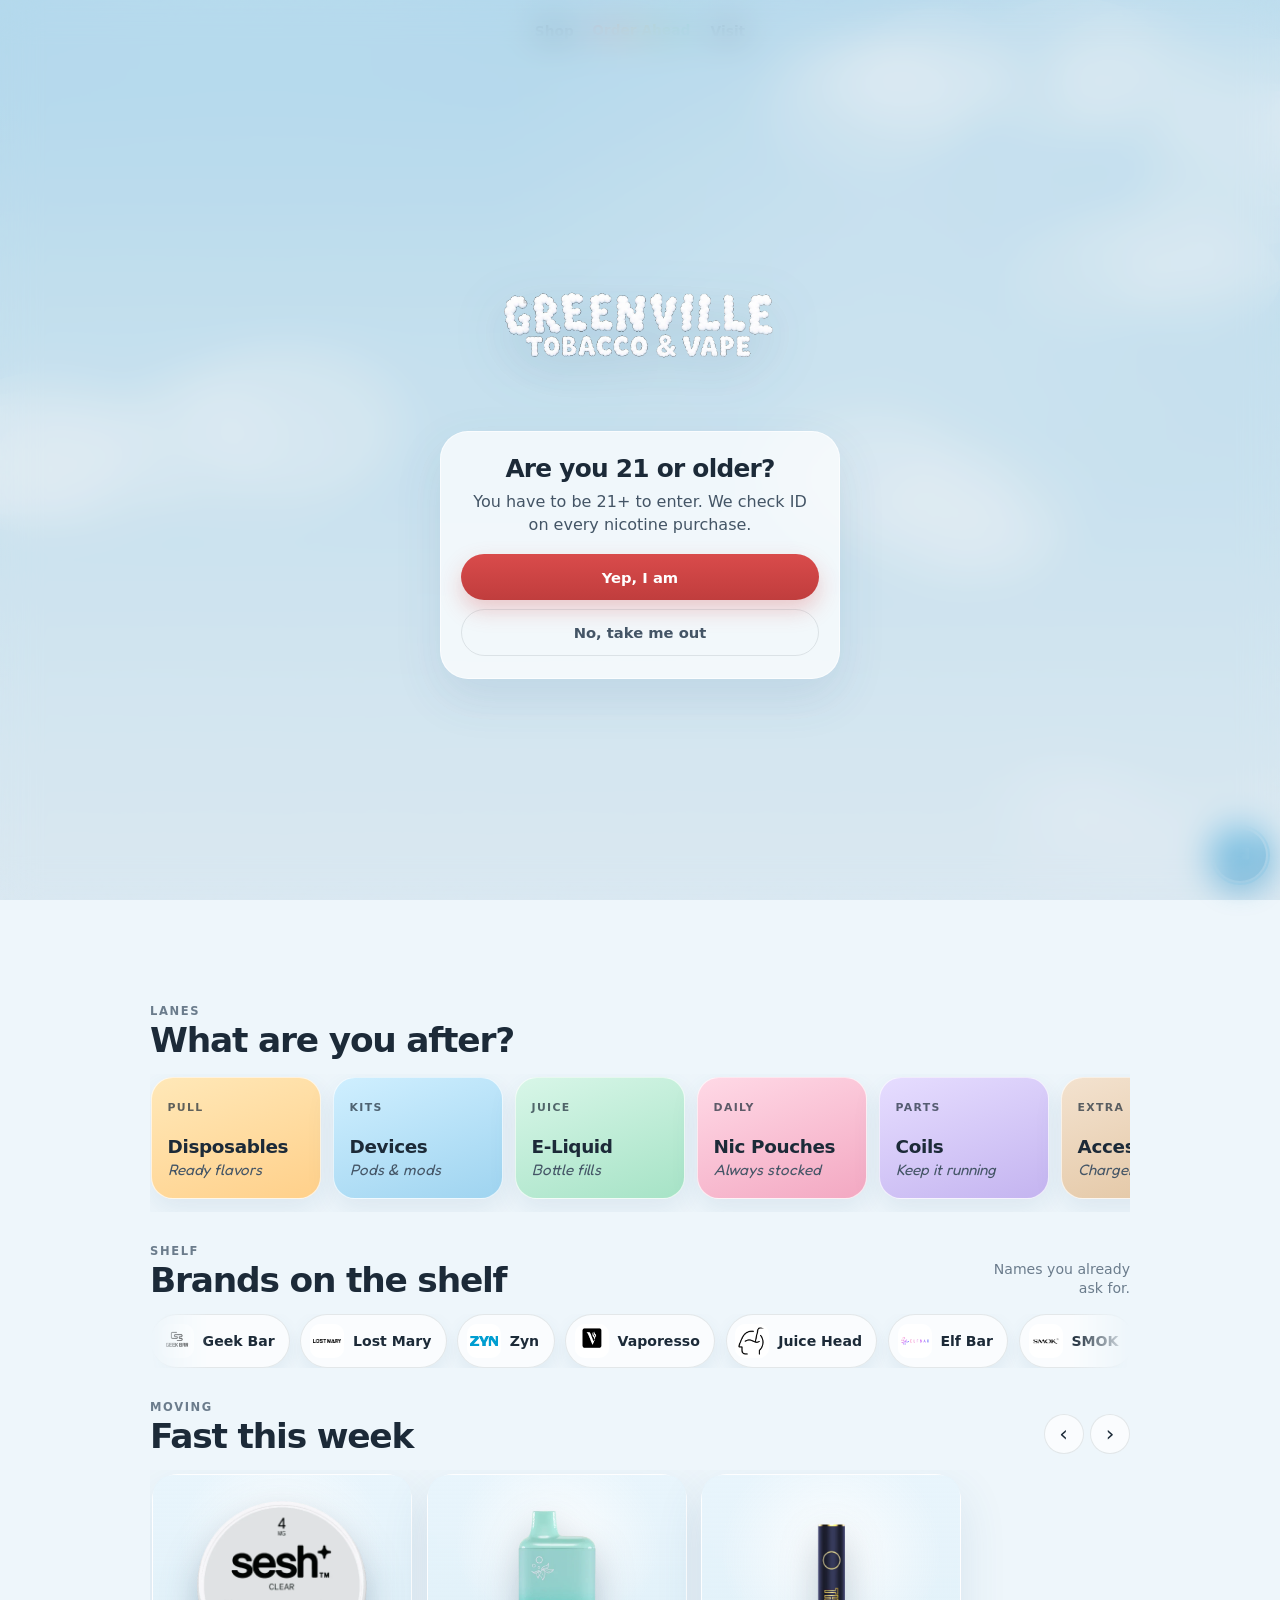
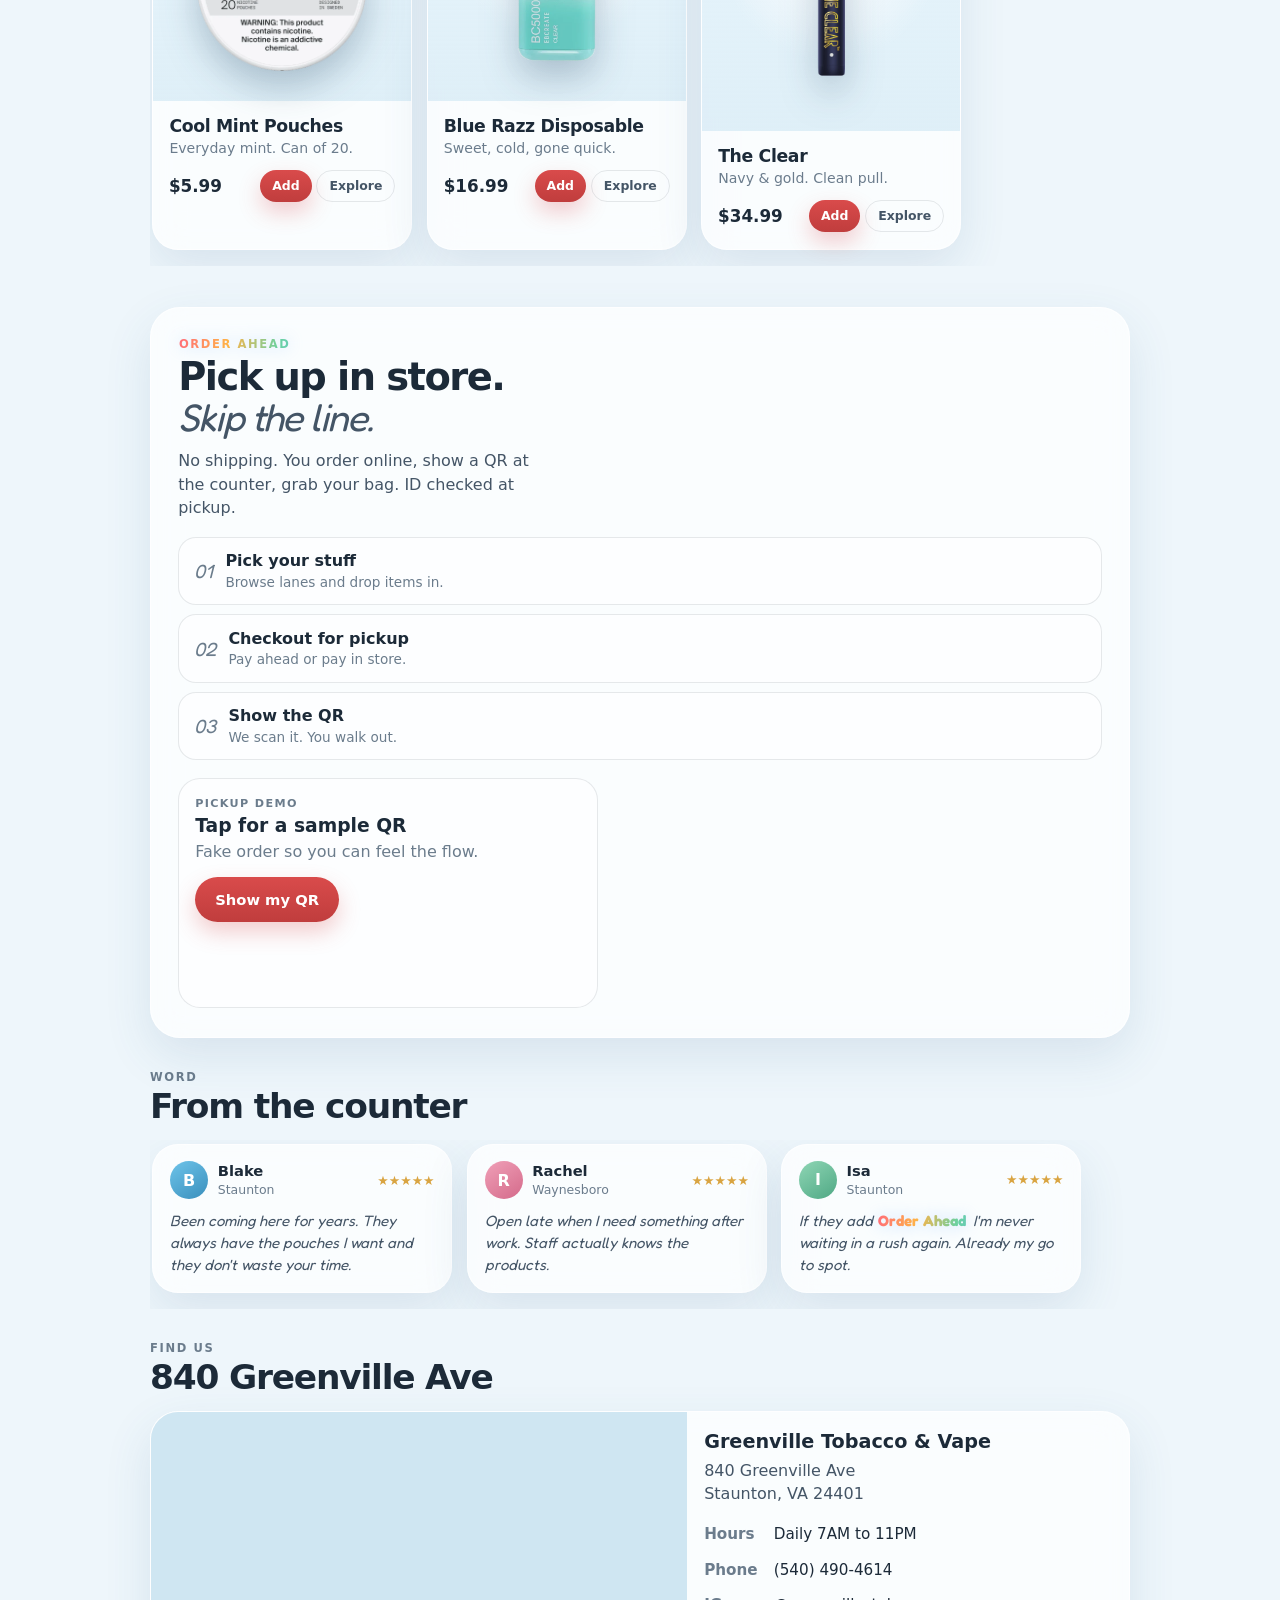
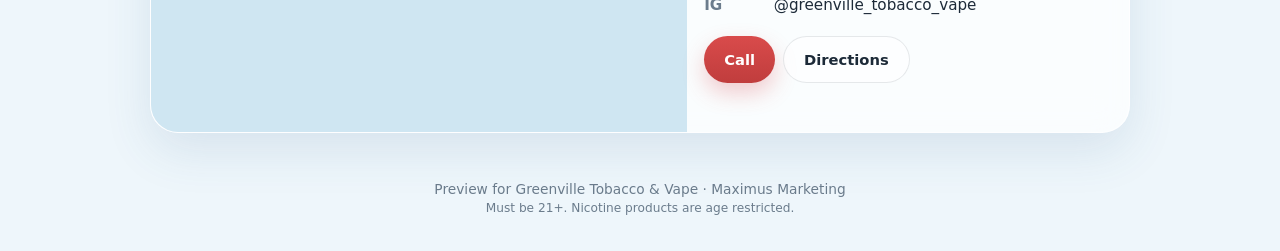
==== commit 549eece5: "Hero product showcase plus mobile polish for Greenville preview. Replace text-heavy hero with produc" ====
--- a/previews/greenville-tobacco-vape/index.html
+++ b/previews/greenville-tobacco-vape/index.html
@@ -93,30 +93,44 @@
           Open daily · 7AM to 11PM
         </p>
 
-        <h1 class="hero__slogan" id="slogan">
-          <span class="hero__line">
-            <span class="word">Staunton's</span>
-            <span class="word gold-num" aria-label="number one">
-              <span class="gold-num__text">#1</span>
-              <span class="gold-num__spark" aria-hidden="true"></span>
+        <p class="hero__mark" id="slogan">
+          <span class="word">Staunton's</span>
+          <span class="word gold-num" aria-label="number one">
+            <span class="gold-num__text">#1</span>
+            <span class="gold-num__spark" aria-hidden="true"></span>
+          </span>
+        </p>
+
+        <article class="feature glass" id="feature">
+          <button type="button" class="feature__art" data-tap="The Clear">
+            <img src="assets/products/the-clear.webp" width="180" height="320" alt="The Clear device" />
+          </button>
+          <div class="feature__copy">
+            <p class="eyebrow">Just dropped</p>
+            <h1>Need a clean pull?</h1>
+            <p>The Clear is on the shelf. Navy, gold, ready to go.</p>
+            <div class="feature__ctas">
+              <a class="btn btn--solid" href="#bestsellers" data-tap>Shop The Clear</a>
+              <a class="btn btn--glass" href="#order-ahead" data-tap><span class="oa">Order Ahead</span></a>
+            </div>
+          </div>
+        </article>
+
+        <div class="promo-duo">
+          <a class="promo glass" href="#bestsellers" data-tap="Blue Razz Disposable">
+            <img src="assets/products/blue-razz.webp" width="120" height="160" alt="" />
+            <span>
+              <strong>Blue Razz</strong>
+              <em>Disposable hit</em>
             </span>
-          </span>
-          <span class="hero__line hero__line--soft">
-            <span class="word">tobacco</span>
-            <span class="word">and</span>
-            <span class="word">vape</span>
-            <span class="word">spot</span>
-          </span>
-        </h1>
-
-        <p class="hero__lead reveal">
-          Soft shelves. Real locals. Soon you can
-          <span class="oa">Order Ahead</span>, show a QR, and skip the wait.
-        </p>
-
-        <div class="hero__ctas reveal">
-          <a class="btn btn--solid" href="#lanes" data-tap>Browse lanes</a>
-          <a class="btn btn--glass" href="#order-ahead" data-tap><span class="oa">Order Ahead</span></a>
+          </a>
+          <a class="promo glass" href="#bestsellers" data-tap="Cool Mint Pouches">
+            <img src="assets/products/nicotine-pouches.webp" width="120" height="120" alt="" />
+            <span>
+              <strong>Cool Mint</strong>
+              <em>Can of 20</em>
+            </span>
+          </a>
         </div>
       </section>
 
@@ -362,33 +376,33 @@
           <h2>From the counter</h2>
         </div>
         <div class="review-rail" aria-label="Reviews">
-          <button type="button" class="review glass" data-tap="Marcus · Staunton">
+          <button type="button" class="review glass" data-tap="Blake · Staunton">
             <div class="review__top">
-              <span class="review__avatar" aria-hidden="true">M</span>
+              <span class="review__avatar" aria-hidden="true">B</span>
               <span>
-                <strong>Marcus</strong>
+                <strong>Blake</strong>
                 <small>Staunton</small>
               </span>
               <span class="review__stars" aria-label="5 stars">★★★★★</span>
             </div>
             <p>Been coming here for years. They always have the pouches I want and they don't waste your time.</p>
           </button>
-          <button type="button" class="review glass" data-tap="Ashley · Waynesboro">
+          <button type="button" class="review glass" data-tap="Rachel · Waynesboro">
             <div class="review__top">
-              <span class="review__avatar review__avatar--b" aria-hidden="true">A</span>
+              <span class="review__avatar review__avatar--b" aria-hidden="true">R</span>
               <span>
-                <strong>Ashley</strong>
+                <strong>Rachel</strong>
                 <small>Waynesboro</small>
               </span>
               <span class="review__stars" aria-label="5 stars">★★★★★</span>
             </div>
             <p>Open late when I need something after work. Staff actually knows the products.</p>
           </button>
-          <button type="button" class="review glass" data-tap="Jay · Staunton">
+          <button type="button" class="review glass" data-tap="Isa · Staunton">
             <div class="review__top">
-              <span class="review__avatar review__avatar--c" aria-hidden="true">J</span>
+              <span class="review__avatar review__avatar--c" aria-hidden="true">I</span>
               <span>
-                <strong>Jay</strong>
+                <strong>Isa</strong>
                 <small>Staunton</small>
               </span>
               <span class="review__stars" aria-label="5 stars">★★★★★</span>
--- a/previews/greenville-tobacco-vape/css/main.css
+++ b/previews/greenville-tobacco-vape/css/main.css
@@ -111,7 +111,11 @@
 
 /* Order Ahead treatment */
 .oa {
+  display: inline-block;
   font-weight: 900;
+  padding: 0 0.2em 0.08em 0.06em;
+  line-height: 1.25;
+  vertical-align: baseline;
   background-image: linear-gradient(
     100deg,
     #ff6b7a,
@@ -126,7 +130,13 @@
   background-clip: text;
   color: transparent;
   animation: oa-shift 5.5s linear infinite;
-  filter: drop-shadow(0 0 10px rgba(120, 180, 255, 0.45)) drop-shadow(0 0 18px rgba(255, 140, 180, 0.22));
+  filter: drop-shadow(0 0 8px rgba(120, 180, 255, 0.4));
+  overflow: visible;
+}
+
+.review p .oa {
+  font-style: normal;
+  transform: none;
 }
 
 @keyframes oa-shift {
@@ -207,8 +217,8 @@
 }
 
 .logo-float--hero {
-  width: min(340px, 82vw);
-  margin-bottom: 1.15rem;
+  width: min(240px, 62vw);
+  margin-bottom: 0.75rem;
   opacity: 0;
   transform: translateY(14px) scale(0.98);
 }
@@ -304,20 +314,26 @@
 }
 
 .shopbar__top {
-  display: grid;
-  grid-template-columns: 1fr auto 1fr;
+  position: relative;
+  display: flex;
   align-items: center;
-  gap: 0.5rem;
+  justify-content: center;
   min-height: 44px;
 }
 
 .shopbar__logo {
-  justify-self: start;
-  width: 56px;
+  position: absolute;
+  left: 0;
+  top: 50%;
+  transform: translateY(-50%) translateX(-4px);
+  width: 52px;
+  padding: 0.2rem 0.35rem;
+  border-radius: 12px;
+  background: linear-gradient(160deg, #3aa8d9, #1f7aa8);
+  box-shadow: 0 6px 14px rgba(31, 122, 168, 0.28);
   opacity: 0;
-  transform: translateY(-6px);
   pointer-events: none;
-  transition: opacity 0.3s ease, transform 0.3s ease;
+  transition: opacity 0.3s ease;
   line-height: 0;
 }
 
@@ -325,16 +341,18 @@
   width: 100%;
   height: auto;
   display: block;
-  filter: drop-shadow(0 6px 10px rgba(40, 90, 130, 0.18));
+  filter: drop-shadow(0 2px 4px rgba(0, 0, 0, 0.2));
 }
 
 .shopbar__links {
   display: flex;
   justify-content: center;
-  gap: 1rem;
+  align-items: center;
+  gap: 1.1rem;
   font-size: 0.86rem;
   font-weight: 700;
   font-family: var(--display);
+  margin: 0 auto;
 }
 
 .shopbar__links a {
@@ -343,14 +361,16 @@
 }
 
 .shopbar__utils {
-  justify-self: end;
+  position: absolute;
+  right: 0;
+  top: 50%;
+  transform: translateY(-50%);
   display: flex;
   align-items: center;
   gap: 0.15rem;
   opacity: 0;
-  transform: translateY(-6px);
   pointer-events: none;
-  transition: opacity 0.3s ease, transform 0.3s ease;
+  transition: opacity 0.3s ease;
 }
 
 .shopbar__icon {
@@ -428,7 +448,7 @@
 }
 
 .shopbar.is-scrolled {
-  background: rgba(255, 255, 255, 0.72);
+  background: rgba(232, 245, 251, 0.88);
   backdrop-filter: blur(14px);
   -webkit-backdrop-filter: blur(14px);
   box-shadow: 0 8px 24px rgba(40, 90, 130, 0.1);
@@ -438,7 +458,6 @@
 .shopbar.is-scrolled .shopbar__logo,
 .shopbar.is-scrolled .shopbar__utils {
   opacity: 1;
-  transform: none;
   pointer-events: auto;
 }
 
@@ -469,7 +488,7 @@
 .hero {
   width: min(720px, calc(100% - 2rem));
   margin: 0 auto;
-  padding: 1.1rem 0 1.8rem;
+  padding: 0.85rem 0 1.5rem;
   text-align: center;
   display: flex;
   flex-direction: column;
@@ -480,7 +499,7 @@
   display: inline-flex;
   align-items: center;
   justify-content: center;
-  margin: 0 auto 1rem;
+  margin: 0 auto 0.85rem;
   padding: 0.4rem 0.85rem;
   border-radius: 999px;
   border: 1px solid var(--line);
@@ -494,10 +513,185 @@
   transition: transform 0.15s ease;
   width: fit-content;
   text-align: center;
+  opacity: 0;
+  transform: translateY(14px);
+}
+
+body.hero-ready .hours-pill {
+  animation: hours-in 0.65s cubic-bezier(0.22, 1, 0.36, 1) 0.12s forwards;
+}
+
+@keyframes hours-in {
+  to {
+    opacity: 1;
+    transform: translateY(0);
+  }
 }
 
 .hours-pill:active {
   transform: scale(0.96);
+}
+
+.hero__mark {
+  margin: 0 0 0.95rem;
+  font-family: var(--display);
+  font-weight: 900;
+  font-size: clamp(1.35rem, 5.5vw, 1.85rem);
+  letter-spacing: -0.03em;
+  display: flex;
+  align-items: center;
+  justify-content: center;
+  gap: 0.35rem;
+}
+
+.hero__mark .word {
+  display: inline-block;
+  opacity: 0;
+  transform: translateY(12px);
+}
+
+.hero__mark.is-in .word {
+  animation: word-in 0.65s cubic-bezier(0.22, 1, 0.36, 1) forwards;
+}
+
+.hero__mark.is-in .word:nth-child(1) { animation-delay: 0.08s; }
+.hero__mark.is-in .word:nth-child(2) { animation-delay: 0.18s; }
+
+.feature {
+  width: 100%;
+  border-radius: 28px;
+  padding: 1rem;
+  display: grid;
+  gap: 0.85rem;
+  text-align: left;
+  margin-bottom: 0.85rem;
+  opacity: 0;
+  transform: translateY(18px);
+}
+
+body.hero-ready .feature {
+  animation: feature-in 0.75s cubic-bezier(0.22, 1, 0.36, 1) 0.28s forwards;
+}
+
+@keyframes feature-in {
+  to {
+    opacity: 1;
+    transform: none;
+  }
+}
+
+.feature__art {
+  border: 0;
+  background:
+    radial-gradient(circle at 50% 20%, rgba(255, 255, 255, 0.95), transparent 45%),
+    linear-gradient(160deg, #d7ebf6, #b7d7ea);
+  border-radius: 20px;
+  min-height: 220px;
+  display: grid;
+  place-items: center;
+  padding: 1.4rem 1rem 1.8rem;
+  cursor: pointer;
+  overflow: visible;
+}
+
+.feature__art img {
+  max-height: 210px;
+  width: auto;
+  filter: drop-shadow(0 18px 22px rgba(20, 50, 80, 0.28));
+}
+
+.feature__copy .eyebrow {
+  margin-bottom: 0.35rem;
+}
+
+.feature__copy h1 {
+  margin: 0 0 0.4rem;
+  font-family: var(--display);
+  font-weight: 900;
+  font-size: clamp(1.55rem, 6vw, 2.1rem);
+  letter-spacing: -0.035em;
+  line-height: 1.05;
+}
+
+.feature__copy > p {
+  margin: 0 0 1rem;
+  color: var(--ink-soft);
+  line-height: 1.45;
+}
+
+.feature__ctas {
+  display: flex;
+  flex-wrap: wrap;
+  gap: 0.55rem;
+}
+
+.promo-duo {
+  width: 100%;
+  display: grid;
+  grid-template-columns: 1fr 1fr;
+  gap: 0.7rem;
+  opacity: 0;
+  transform: translateY(14px);
+}
+
+body.hero-ready .promo-duo {
+  animation: feature-in 0.7s cubic-bezier(0.22, 1, 0.36, 1) 0.42s forwards;
+}
+
+.promo {
+  display: grid;
+  grid-template-rows: 110px auto;
+  gap: 0.55rem;
+  text-decoration: none;
+  color: inherit;
+  border-radius: 20px;
+  padding: 0.75rem;
+  text-align: left;
+  transition: transform 0.15s ease;
+  overflow: visible;
+}
+
+.promo:active {
+  transform: scale(0.98);
+}
+
+.promo img {
+  width: auto;
+  max-width: 100%;
+  max-height: 100px;
+  margin: 0 auto;
+  object-fit: contain;
+  filter: drop-shadow(0 12px 14px rgba(30, 60, 90, 0.22));
+}
+
+.promo strong {
+  display: block;
+  font-family: var(--display);
+  font-weight: 800;
+  font-size: 0.95rem;
+}
+
+.promo em {
+  font-family: var(--soft);
+  font-style: normal;
+  font-size: 0.82rem;
+  color: var(--muted);
+}
+
+@media (min-width: 720px) {
+  .feature {
+    grid-template-columns: 0.9fr 1.1fr;
+    align-items: center;
+    padding: 1.2rem;
+  }
+
+  .feature__art {
+    min-height: 280px;
+  }
+
+  .promo-duo {
+    grid-template-columns: 1fr 1fr;
+  }
 }
 
 .hero__slogan {
@@ -936,7 +1130,7 @@
   flex: 0 0 min(78vw, 270px);
   scroll-snap-align: start;
   border-radius: var(--radius);
-  overflow: hidden;
+  overflow: visible;
   display: flex;
   flex-direction: column;
   transition: transform 0.15s ease;
@@ -954,15 +1148,17 @@
   min-height: 210px;
   display: grid;
   place-items: center;
-  padding: 1rem;
+  padding: 1.6rem 1.2rem 1.9rem;
   cursor: pointer;
+  overflow: visible;
+  border-radius: 20px 20px 0 0;
 }
 
 .product__media img {
-  max-height: 180px;
+  max-height: 170px;
   width: auto;
   object-fit: contain;
-  filter: drop-shadow(0 14px 20px rgba(30, 60, 90, 0.22));
+  filter: drop-shadow(0 16px 18px rgba(30, 60, 90, 0.28));
   transition: transform 0.25s ease;
 }
 
@@ -1353,11 +1549,38 @@
   gap: 0.35rem;
   padding: 0.45rem;
   border-radius: 22px;
-  transition: transform 0.35s cubic-bezier(0.22, 1, 0.36, 1);
+  transition:
+    transform 0.35s cubic-bezier(0.22, 1, 0.36, 1),
+    width 0.25s ease,
+    padding 0.25s ease,
+    gap 0.25s ease;
+  transform-origin: center bottom;
 }
 
 .dock.is-shown {
   transform: translateX(-50%) translateY(0);
+}
+
+.dock.is-compact {
+  width: min(300px, calc(100% - 2.4rem));
+  padding: 0.28rem;
+  gap: 0.2rem;
+  border-radius: 18px;
+}
+
+.dock.is-compact .dock__btn {
+  min-height: 42px;
+  font-size: 0.62rem;
+  gap: 0;
+}
+
+.dock.is-compact .dock__icon svg {
+  width: 15px;
+  height: 15px;
+}
+
+.dock.is-compact .dock__btn--main {
+  font-size: 0.68rem;
 }
 
 .dock__btn {
@@ -1670,6 +1893,13 @@
     opacity: 1;
     transform: none;
   }
+  .hours-pill,
+  .feature,
+  .promo-duo {
+    opacity: 1;
+    transform: none;
+    animation: none !important;
+  }
   .agegate,
   .agegate__stack {
     opacity: 1;
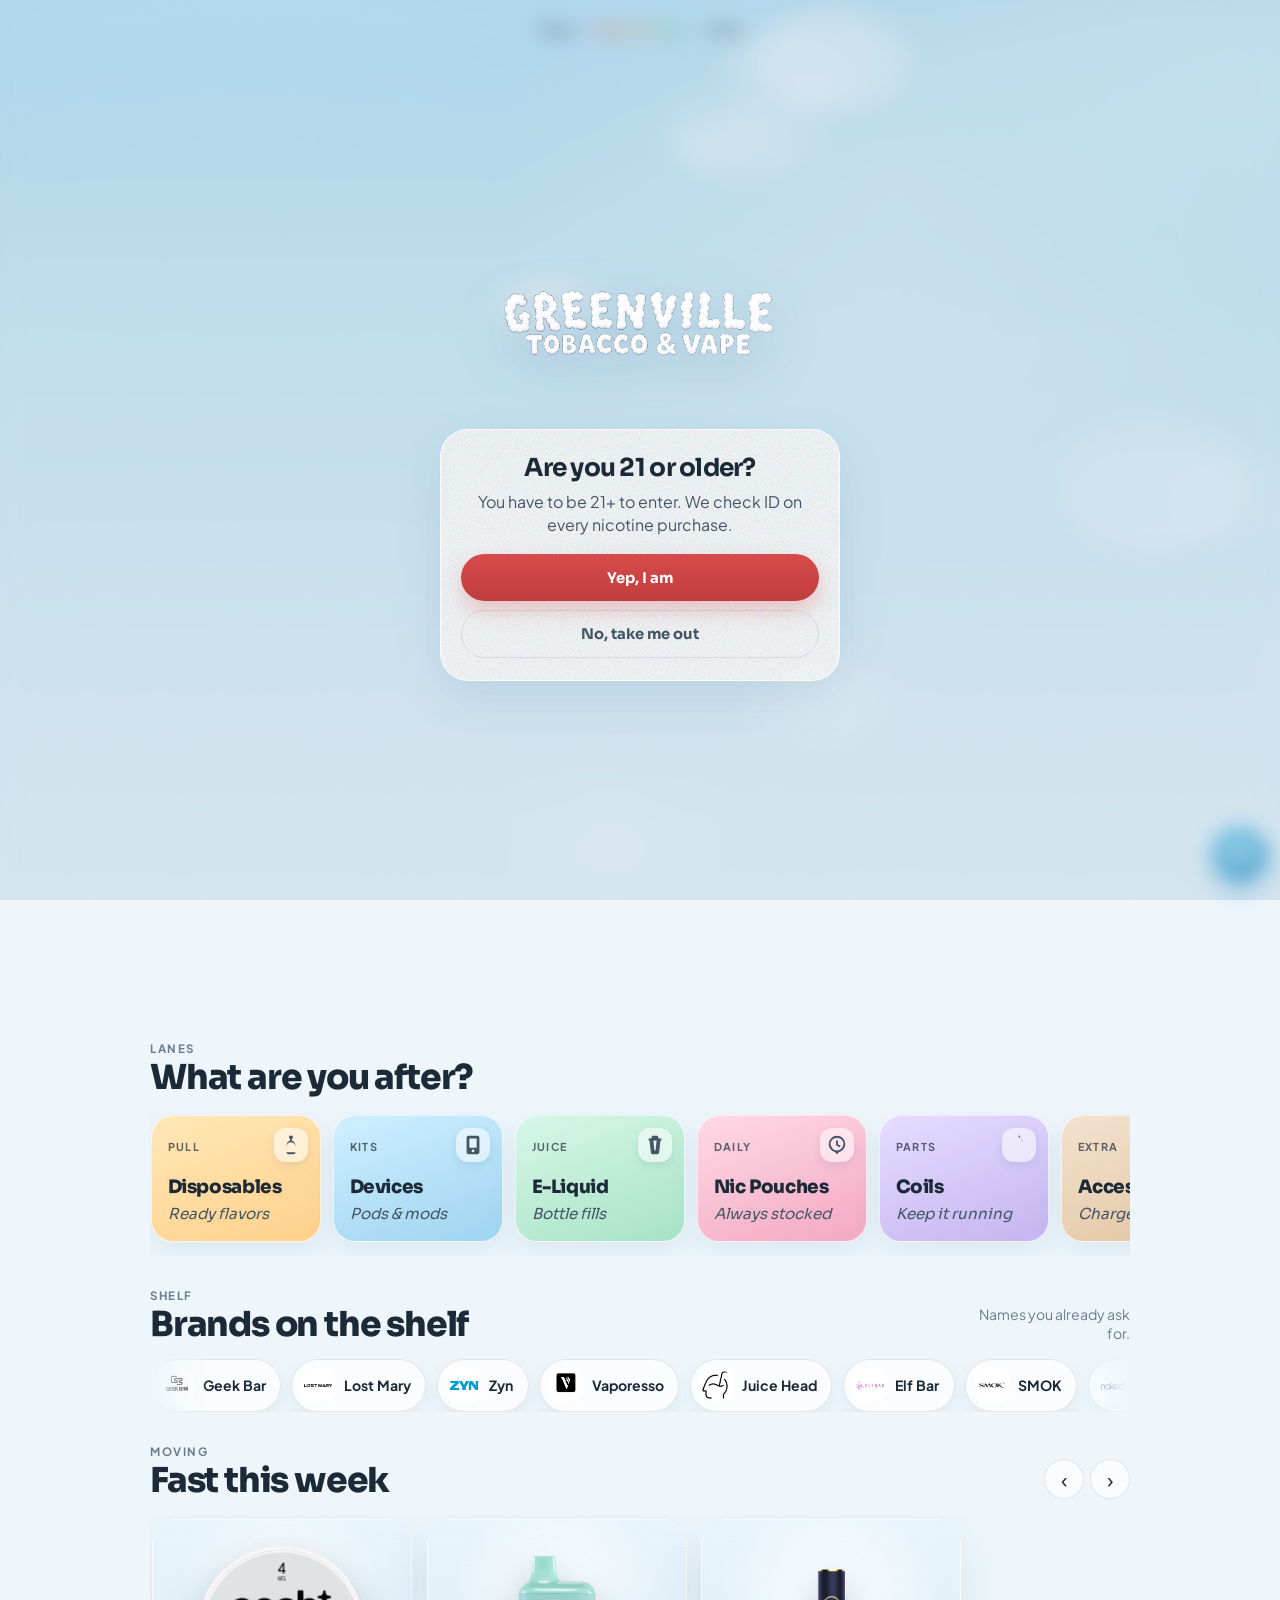
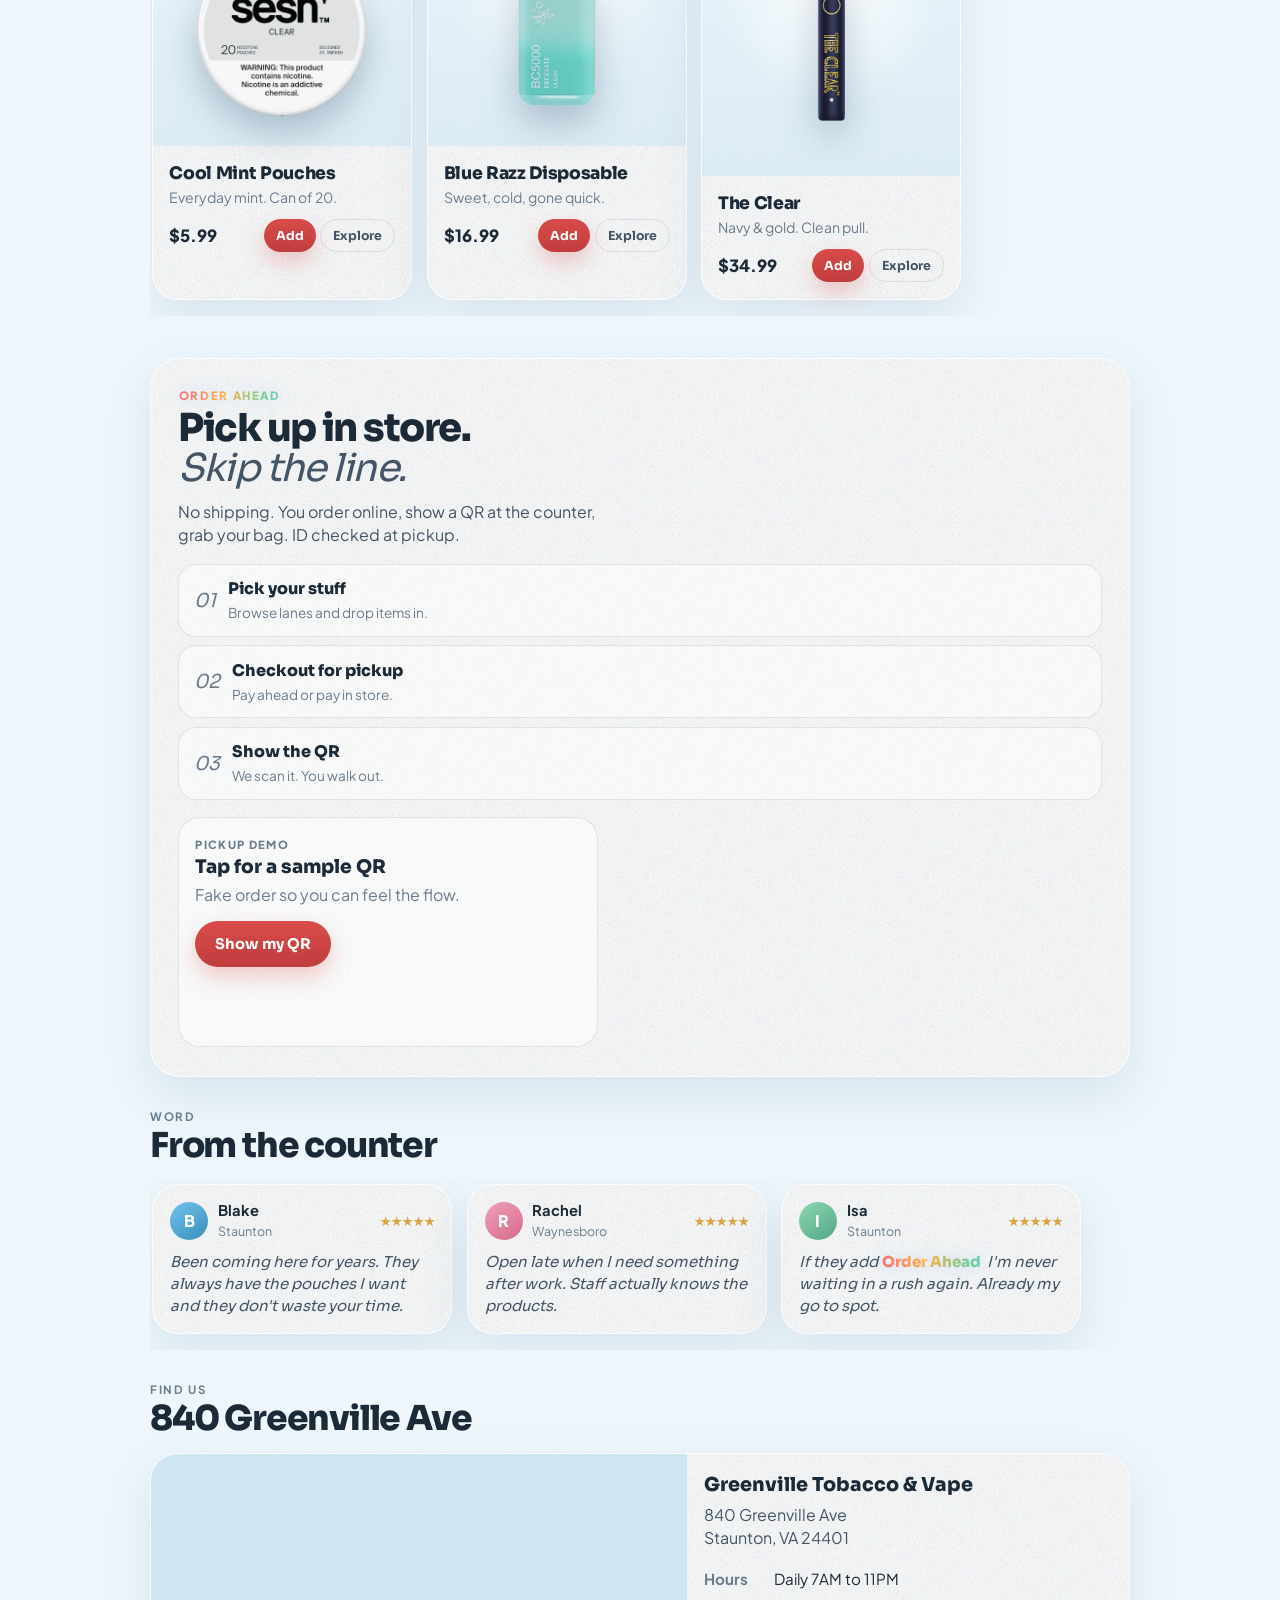
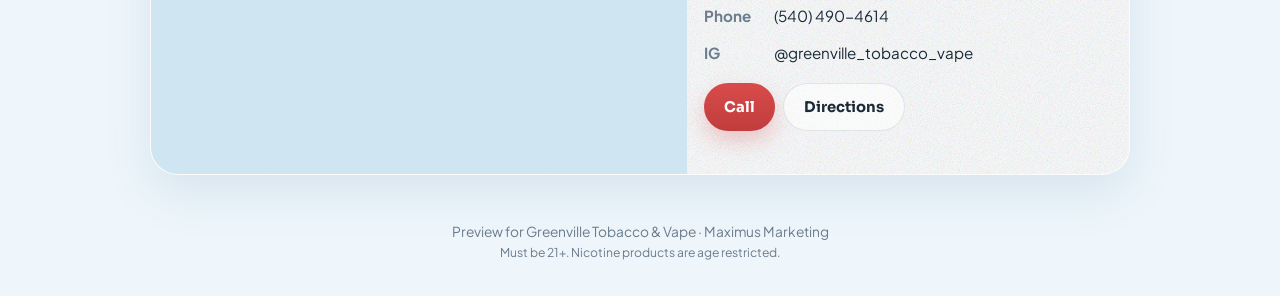
==== commit cf58269c: "Lighten cloud preview and add industrial Greenville alternate. Cut canvas cost for cooler phones, ti" ====
--- a/previews/greenville-tobacco-vape/index.html
+++ b/previews/greenville-tobacco-vape/index.html
@@ -9,15 +9,10 @@
       content="Staunton's #1 tobacco and vape spot. Local preview for Greenville Tobacco & Vape."
     />
     <meta name="theme-color" content="#9fd4ef" />
-    <link rel="preconnect" href="https://api.fontshare.com" />
     <link rel="preconnect" href="https://fonts.googleapis.com" />
     <link rel="preconnect" href="https://fonts.gstatic.com" crossorigin />
     <link
-      href="https://api.fontshare.com/v2/css?f[]=satoshi@400,500,700,900&display=swap"
-      rel="stylesheet"
-    />
-    <link
-      href="https://fonts.googleapis.com/css2?family=Fredoka:wght@400;500;600;700&display=swap"
+      href="https://fonts.googleapis.com/css2?family=Plus+Jakarta+Sans:wght@400;500;600;700;800&family=Sora:wght@500;600;700;800&display=swap"
       rel="stylesheet"
     />
     <link rel="stylesheet" href="css/main.css" />
@@ -62,9 +57,9 @@
           <button type="button" class="shopbar__icon" data-tap="Help preview" aria-label="Help">
             <svg viewBox="0 0 24 24" width="20" height="20" aria-hidden="true"><path fill="currentColor" d="M12 2a10 10 0 100 20 10 10 0 000-20zm1 15h-2v-2h2v2zm1.1-6.5l-.9.9A2.5 2.5 0 0012 14h-1v-1c0-.6.2-1.1.6-1.5l1.2-1.3c.3-.3.5-.7.5-1.2A1.8 1.8 0 0012 7a1.8 1.8 0 00-1.8 1.8H8.4A3.6 3.6 0 0112 5.2a3.6 3.6 0 013.6 3.6c0 .8-.3 1.5-.9 2.1z"/></svg>
           </button>
-          <button type="button" class="shopbar__icon shopbar__cart" data-tap="Cart preview" aria-label="Cart">
+          <button type="button" class="shopbar__icon shopbar__cart" data-tap="Cart" aria-label="Cart">
             <svg viewBox="0 0 24 24" width="20" height="20" aria-hidden="true"><path fill="currentColor" d="M7 18a2 2 0 110 4 2 2 0 010-4zm10 0a2 2 0 110 4 2 2 0 010-4zM7.2 14h9.7a1 1 0 00.97-.76L20 6H6.2L5.3 3H2v2h2l3.6 7.6L6.2 15a1 1 0 001 1.4H19v-2H7.4l.8-1.4z"/></svg>
-            <span class="shopbar__badge">0</span>
+            <span class="shopbar__badge" id="cart-count">0</span>
           </button>
         </div>
       </div>
@@ -94,11 +89,14 @@
         </p>
 
         <p class="hero__mark" id="slogan">
-          <span class="word">Staunton's</span>
-          <span class="word gold-num" aria-label="number one">
-            <span class="gold-num__text">#1</span>
-            <span class="gold-num__spark" aria-hidden="true"></span>
+          <span class="hero__mark-row">
+            <span class="word">Staunton's</span>
+            <span class="word gold-num" aria-label="number one">
+              <span class="gold-num__text">#1</span>
+              <span class="gold-num__spark" aria-hidden="true"></span>
+            </span>
           </span>
+          <span class="hero__mark-sub word">vape spot</span>
         </p>
 
         <article class="feature glass" id="feature">
@@ -141,31 +139,49 @@
         </div>
         <div class="lane-rail" role="list">
           <button type="button" class="lane" data-cat="disposables" role="listitem">
+            <span class="lane__icon" aria-hidden="true">
+              <svg viewBox="0 0 24 24" width="22" height="22"><path fill="currentColor" d="M10 2h4v3h-1v2.1A7 7 0 0117 14v6a2 2 0 01-2 2H9a2 2 0 01-2-2v-6a7 7 0 014-6.9V5h-1V2zm2 7a5 5 0 00-5 5v6h10v-6a5 5 0 00-5-5z"/></svg>
+            </span>
             <span class="lane__tag">Pull</span>
             <strong>Disposables</strong>
             <em>Ready flavors</em>
           </button>
           <button type="button" class="lane" data-cat="devices" role="listitem">
+            <span class="lane__icon" aria-hidden="true">
+              <svg viewBox="0 0 24 24" width="22" height="22"><path fill="currentColor" d="M7 2h10a2 2 0 012 2v16a2 2 0 01-2 2H7a2 2 0 01-2-2V4a2 2 0 012-2zm1 3v10h8V5H8zm4 12a1.5 1.5 0 100 3 1.5 1.5 0 000-3z"/></svg>
+            </span>
             <span class="lane__tag">Kits</span>
             <strong>Devices</strong>
             <em>Pods &amp; mods</em>
           </button>
           <button type="button" class="lane" data-cat="eliquid" role="listitem">
+            <span class="lane__icon" aria-hidden="true">
+              <svg viewBox="0 0 24 24" width="22" height="22"><path fill="currentColor" d="M9 2h6l1 3h3v2h-1.1l-1.4 13.2A2 2 0 0114.5 22h-5a2 2 0 01-2-1.8L6.1 7H5V5h3L9 2zm1.2 5l1.2 11h1.2l1.2-11H10.2z"/></svg>
+            </span>
             <span class="lane__tag">Juice</span>
             <strong>E-Liquid</strong>
             <em>Bottle fills</em>
           </button>
           <button type="button" class="lane" data-cat="pouches" role="listitem">
+            <span class="lane__icon" aria-hidden="true">
+              <svg viewBox="0 0 24 24" width="22" height="22"><path fill="currentColor" d="M12 2a9 9 0 019 9c0 4.2-2.9 7.7-6.8 8.7L12 22l-2.2-2.3C6 18.7 3 15.2 3 11a9 9 0 019-9zm0 2a7 7 0 100 14 7 7 0 000-14zm-1 3h2v4.2l2.8 1.6-1 1.7L11 12.4V7z"/></svg>
+            </span>
             <span class="lane__tag">Daily</span>
             <strong>Nic Pouches</strong>
             <em>Always stocked</em>
           </button>
           <button type="button" class="lane" data-cat="coils" role="listitem">
+            <span class="lane__icon" aria-hidden="true">
+              <svg viewBox="0 0 24 24" width="22" height="22"><path fill="currentColor" d="M11 2h2v3.1c1.7.4 3 2 3 3 3h3.1v2H16c0 1.7-1.3 3.2-3 3.6V22h-2v-8.3c-1.7-.4-3-1.9-3-3.7H5.1V8H8c0-1.7 1.3-3.2 3-3.6V2zm1 6a1.5 1.5 0 100 3 1.5 1.5 0 000-3z"/></svg>
+            </span>
             <span class="lane__tag">Parts</span>
             <strong>Coils</strong>
             <em>Keep it running</em>
           </button>
           <button type="button" class="lane" data-cat="accessories" role="listitem">
+            <span class="lane__icon" aria-hidden="true">
+              <svg viewBox="0 0 24 24" width="22" height="22"><path fill="currentColor" d="M7 2h10v4H7V2zm-2 6h14l1 3v9a2 2 0 01-2 2H6a2 2 0 01-2-2v-9l1-3zm3 3v2h2v-2H8zm4 0v2h2v-2h-2zm4 0v2h2v-2h-2z"/></svg>
+            </span>
             <span class="lane__tag">Extra</span>
             <strong>Accessories</strong>
             <em>Chargers &amp; more</em>
@@ -273,7 +289,7 @@
               <div class="product__row">
                 <span class="product__price">$5.99</span>
                 <div class="product__actions">
-                  <button type="button" class="btn btn--mini btn--solid" data-tap="Added to demo order">Add</button>
+                  <button type="button" class="btn btn--mini btn--solid" data-add-cart>Add</button>
                   <button type="button" class="btn btn--mini btn--ghost" data-tap="Explore opens in the full build">Explore</button>
                 </div>
               </div>
@@ -289,7 +305,7 @@
               <div class="product__row">
                 <span class="product__price">$16.99</span>
                 <div class="product__actions">
-                  <button type="button" class="btn btn--mini btn--solid" data-tap="Added to demo order">Add</button>
+                  <button type="button" class="btn btn--mini btn--solid" data-add-cart>Add</button>
                   <button type="button" class="btn btn--mini btn--ghost" data-tap="Explore opens in the full build">Explore</button>
                 </div>
               </div>
@@ -305,7 +321,7 @@
               <div class="product__row">
                 <span class="product__price">$34.99</span>
                 <div class="product__actions">
-                  <button type="button" class="btn btn--mini btn--solid" data-tap="Added to demo order">Add</button>
+                  <button type="button" class="btn btn--mini btn--solid" data-add-cart>Add</button>
                   <button type="button" class="btn btn--mini btn--ghost" data-tap="Explore opens in the full build">Explore</button>
                 </div>
               </div>
--- a/previews/greenville-tobacco-vape/css/main.css
+++ b/previews/greenville-tobacco-vape/css/main.css
@@ -13,9 +13,9 @@
   --shadow: 0 18px 48px rgba(50, 100, 140, 0.12);
   --radius: 26px;
   --dock-h: 74px;
-  --display: "Satoshi", "Avenir Next", "Segoe UI", system-ui, sans-serif;
-  --soft: "Fredoka", "Nunito", "Avenir Next Rounded", system-ui, sans-serif;
-  --body: "Satoshi", "Avenir Next", "Segoe UI", system-ui, sans-serif;
+  --display: "Sora", "Plus Jakarta Sans", system-ui, sans-serif;
+  --soft: "Sora", "Plus Jakarta Sans", system-ui, sans-serif;
+  --body: "Plus Jakarta Sans", "Segoe UI", system-ui, sans-serif;
 }
 
 *,
@@ -93,20 +93,29 @@
   background-image: url("data:image/svg+xml,%3Csvg viewBox='0 0 200 200' xmlns='http://www.w3.org/2000/svg'%3E%3Cfilter id='n'%3E%3CfeTurbulence type='fractalNoise' baseFrequency='0.8' numOctaves='3' stitchTiles='stitch'/%3E%3C/filter%3E%3Crect width='100%25' height='100%25' filter='url(%23n)'/%3E%3C/svg%3E");
 }
 
-/* Glass */
+/* Cards: solid + grit, blur only on overlays */
 .glass {
-  background: var(--glass-strong);
-  border: 1px solid rgba(255, 255, 255, 0.65);
+  position: relative;
+  background-color: rgba(255, 255, 255, 0.8);
+  background-image: url("data:image/svg+xml,%3Csvg viewBox='0 0 180 180' xmlns='http://www.w3.org/2000/svg'%3E%3Cfilter id='n'%3E%3CfeTurbulence type='fractalNoise' baseFrequency='0.85' numOctaves='2' stitchTiles='stitch'/%3E%3C/filter%3E%3Crect width='100%25' height='100%25' filter='url(%23n)' opacity='0.35'/%3E%3C/svg%3E");
+  background-size: 140px 140px;
+  border: 1px solid rgba(255, 255, 255, 0.7);
   box-shadow: var(--shadow);
-  backdrop-filter: blur(16px) saturate(1.15);
-  -webkit-backdrop-filter: blur(16px) saturate(1.15);
-}
-
-.glass-thin {
-  background: rgba(255, 255, 255, 0.42);
-  border-bottom: 1px solid var(--line);
-  backdrop-filter: blur(14px);
-  -webkit-backdrop-filter: blur(14px);
+}
+
+.agegate {
+  background: rgba(150, 190, 215, 0.35);
+  backdrop-filter: blur(10px);
+  -webkit-backdrop-filter: blur(10px);
+}
+
+.sheet__panel.glass,
+.dock.glass,
+.help-panel.glass,
+.shopbar.is-scrolled {
+  background-color: rgba(255, 255, 255, 0.88);
+  backdrop-filter: blur(10px);
+  -webkit-backdrop-filter: blur(10px);
 }
 
 /* Order Ahead treatment */
@@ -244,9 +253,9 @@
   display: grid;
   place-items: center;
   padding: 1.25rem;
-  background: rgba(150, 190, 215, 0.28);
-  backdrop-filter: blur(18px);
-  -webkit-backdrop-filter: blur(18px);
+  background: rgba(150, 190, 215, 0.32);
+  backdrop-filter: blur(10px);
+  -webkit-backdrop-filter: blur(10px);
   transition: opacity 0.4s ease, visibility 0.4s ease;
   opacity: 0;
 }
@@ -325,12 +334,12 @@
   position: absolute;
   left: 0;
   top: 50%;
-  transform: translateY(-50%) translateX(-4px);
-  width: 52px;
-  padding: 0.2rem 0.35rem;
-  border-radius: 12px;
-  background: linear-gradient(160deg, #3aa8d9, #1f7aa8);
-  box-shadow: 0 6px 14px rgba(31, 122, 168, 0.28);
+  transform: translateY(-50%);
+  width: 64px;
+  padding: 0;
+  border-radius: 0;
+  background: transparent;
+  box-shadow: none;
   opacity: 0;
   pointer-events: none;
   transition: opacity 0.3s ease;
@@ -341,7 +350,10 @@
   width: 100%;
   height: auto;
   display: block;
-  filter: drop-shadow(0 2px 4px rgba(0, 0, 0, 0.2));
+  filter:
+    drop-shadow(0 1px 0 rgba(40, 90, 120, 0.35))
+    drop-shadow(0 4px 8px rgba(30, 70, 100, 0.35))
+    drop-shadow(0 10px 18px rgba(20, 60, 90, 0.28));
 }
 
 .shopbar__links {
@@ -448,9 +460,7 @@
 }
 
 .shopbar.is-scrolled {
-  background: rgba(232, 245, 251, 0.88);
-  backdrop-filter: blur(14px);
-  -webkit-backdrop-filter: blur(14px);
+  background: rgba(232, 245, 251, 0.9);
   box-shadow: 0 8px 24px rgba(40, 90, 130, 0.1);
   padding-bottom: 0.7rem;
 }
@@ -535,15 +545,32 @@
 .hero__mark {
   margin: 0 0 0.95rem;
   font-family: var(--display);
-  font-weight: 900;
+  font-weight: 800;
   font-size: clamp(1.35rem, 5.5vw, 1.85rem);
   letter-spacing: -0.03em;
+  display: flex;
+  flex-direction: column;
+  align-items: center;
+  justify-content: center;
+  gap: 0.15rem;
+}
+
+.hero__mark-row {
   display: flex;
   align-items: center;
   justify-content: center;
   gap: 0.35rem;
 }
 
+.hero__mark-sub {
+  font-family: var(--display);
+  font-weight: 600;
+  font-size: 0.72em;
+  letter-spacing: 0.08em;
+  text-transform: lowercase;
+  color: var(--ink-soft);
+}
+
 .hero__mark .word {
   display: inline-block;
   opacity: 0;
@@ -554,8 +581,9 @@
   animation: word-in 0.65s cubic-bezier(0.22, 1, 0.36, 1) forwards;
 }
 
-.hero__mark.is-in .word:nth-child(1) { animation-delay: 0.08s; }
-.hero__mark.is-in .word:nth-child(2) { animation-delay: 0.18s; }
+.hero__mark.is-in .hero__mark-row .word:nth-child(1) { animation-delay: 0.08s; }
+.hero__mark.is-in .hero__mark-row .word:nth-child(2) { animation-delay: 0.18s; }
+.hero__mark.is-in .hero__mark-sub { animation-delay: 0.3s; }
 
 .feature {
   width: 100%;
@@ -967,6 +995,7 @@
 }
 
 .lane {
+  position: relative;
   scroll-snap-align: start;
   text-align: left;
   border: 1px solid rgba(255, 255, 255, 0.7);
@@ -988,6 +1017,24 @@
 
 .lane:active {
   transform: scale(0.97);
+}
+
+.lane__icon {
+  position: absolute;
+  top: 0.75rem;
+  right: 0.75rem;
+  width: 34px;
+  height: 34px;
+  border-radius: 12px;
+  display: grid;
+  place-items: center;
+  background: rgba(255, 255, 255, 0.55);
+  color: var(--ink-soft);
+  box-shadow: 0 4px 10px rgba(40, 80, 110, 0.1);
+}
+
+.lane__icon svg {
+  display: block;
 }
 
 .lane__tag {
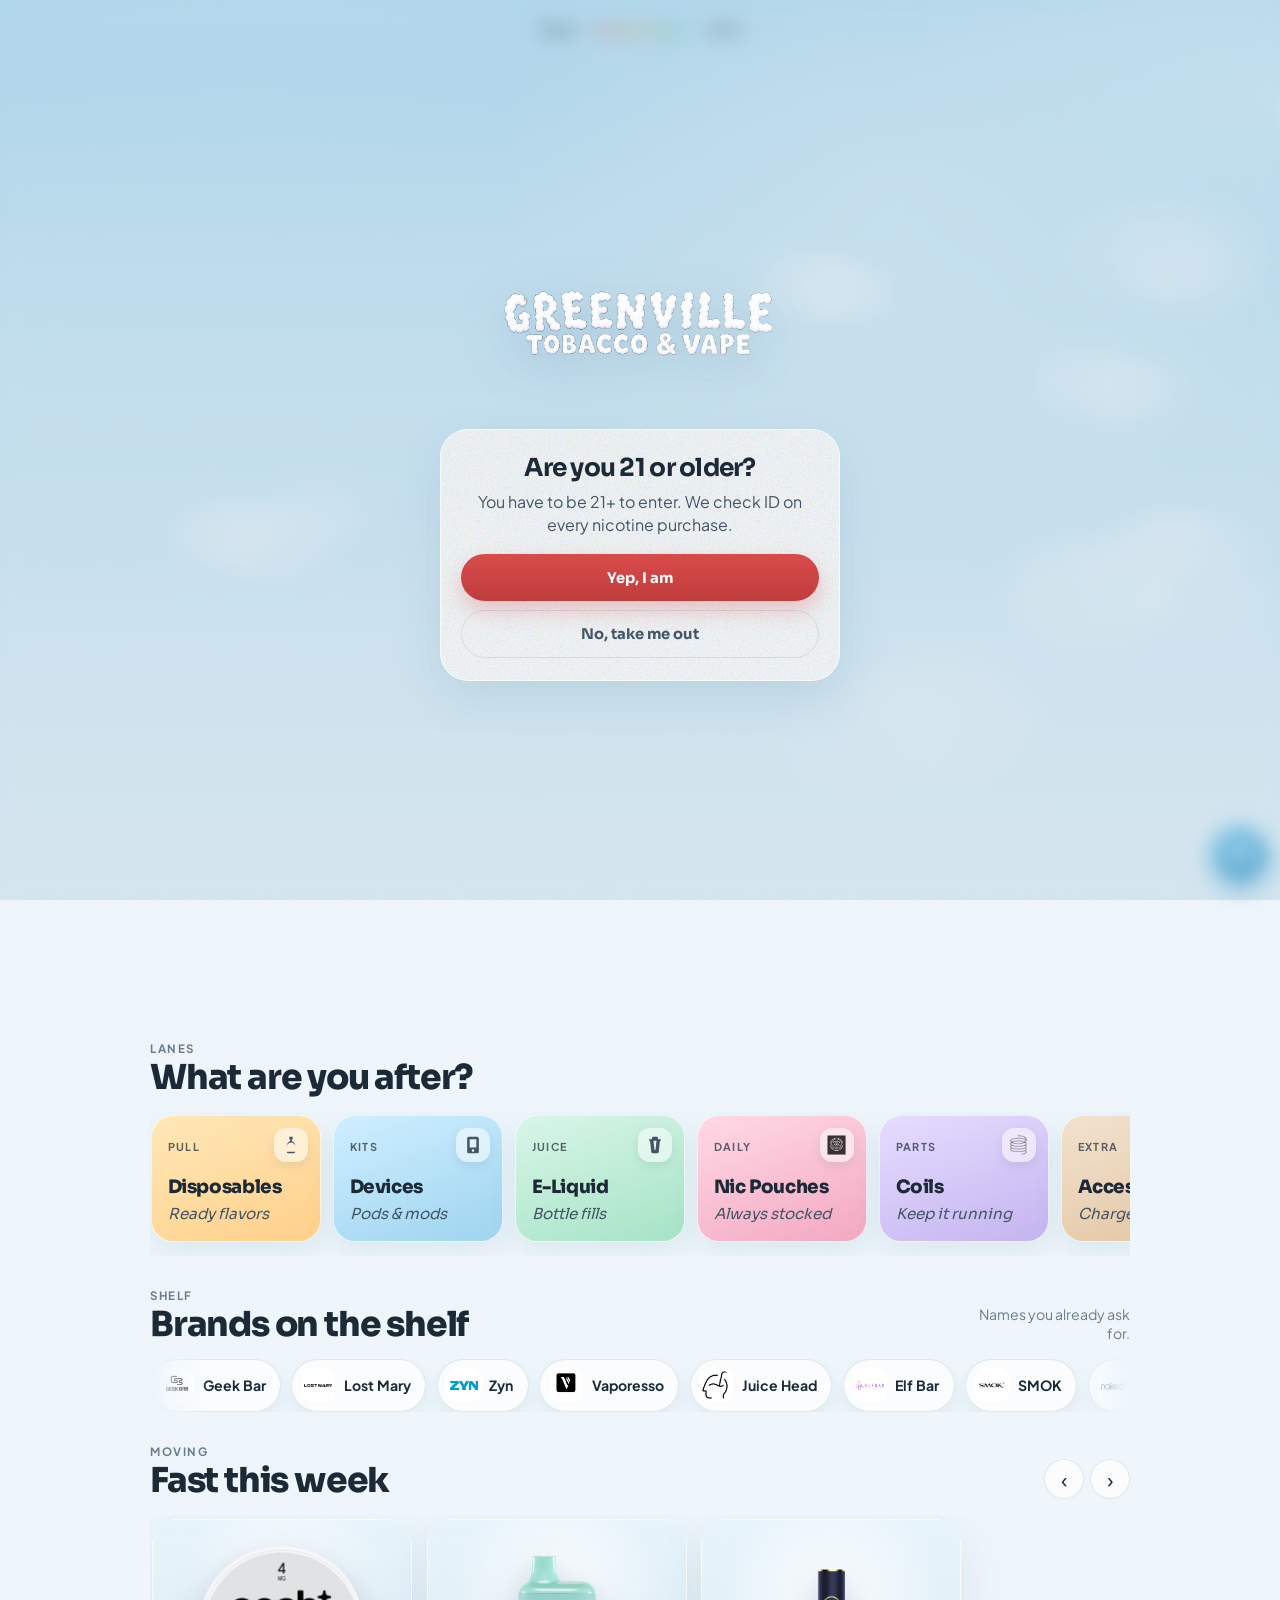
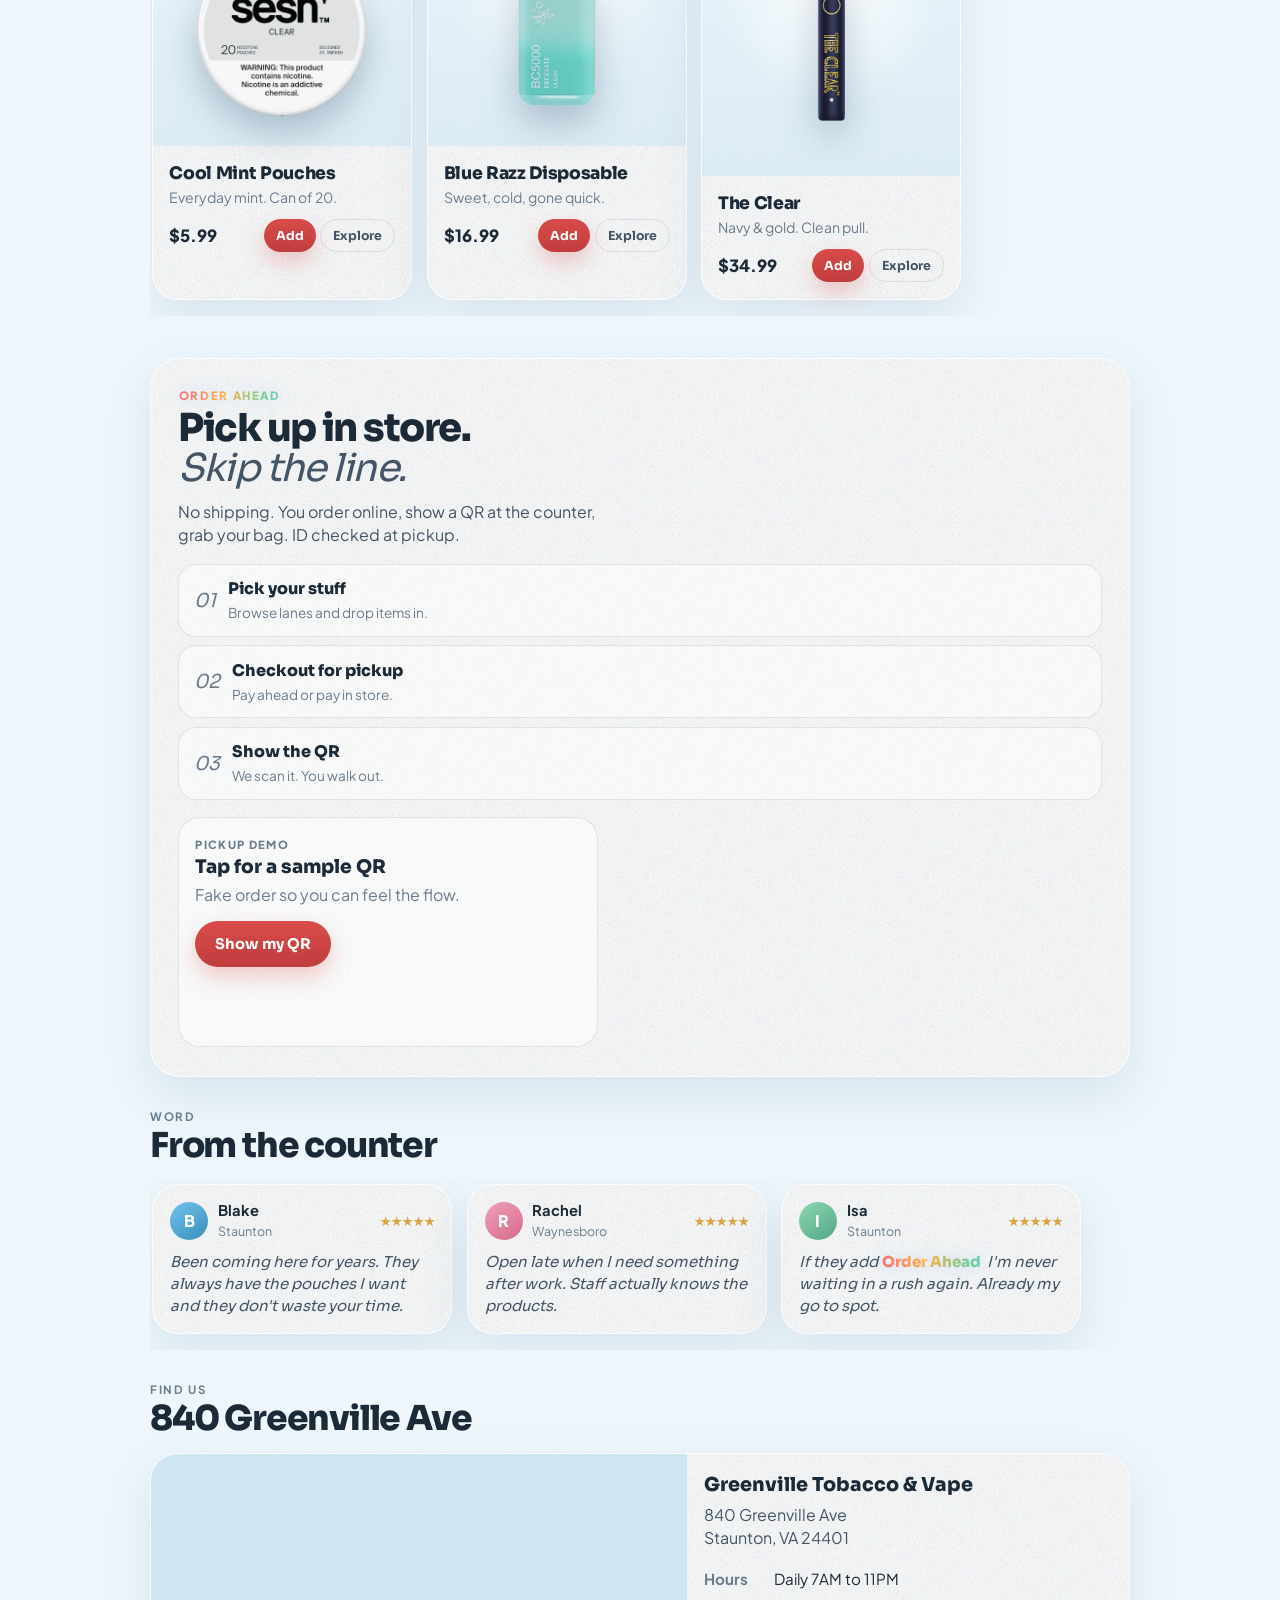
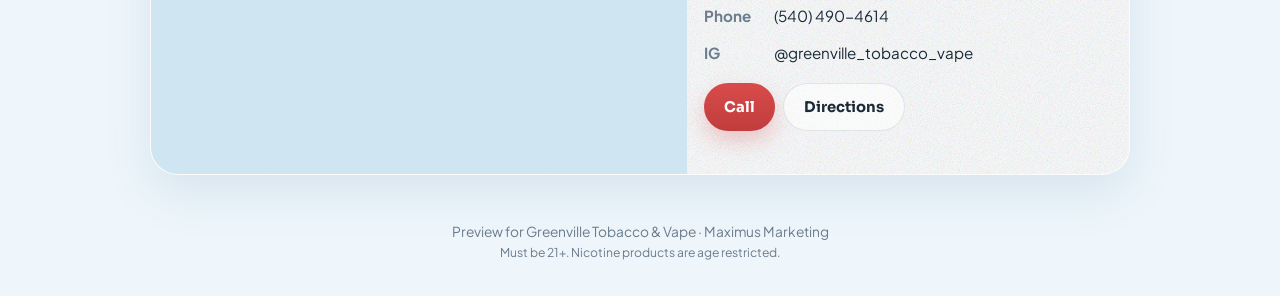
==== commit 91b762bd: "Ship Greenville polish and wire previews.maximus.baby hosting. Cloud #1/icons fixes, industrial hard" ====
--- a/previews/greenville-tobacco-vape/index.html
+++ b/previews/greenville-tobacco-vape/index.html
@@ -92,7 +92,7 @@
           <span class="hero__mark-row">
             <span class="word">Staunton's</span>
             <span class="word gold-num" aria-label="number one">
-              <span class="gold-num__text">#1</span>
+              <span class="gold-num__text"><span class="gold-num__hash">#</span><span class="gold-num__one">1</span></span>
               <span class="gold-num__spark" aria-hidden="true"></span>
             </span>
           </span>
@@ -164,7 +164,7 @@
           </button>
           <button type="button" class="lane" data-cat="pouches" role="listitem">
             <span class="lane__icon" aria-hidden="true">
-              <svg viewBox="0 0 24 24" width="22" height="22"><path fill="currentColor" d="M12 2a9 9 0 019 9c0 4.2-2.9 7.7-6.8 8.7L12 22l-2.2-2.3C6 18.7 3 15.2 3 11a9 9 0 019-9zm0 2a7 7 0 100 14 7 7 0 000-14zm-1 3h2v4.2l2.8 1.6-1 1.7L11 12.4V7z"/></svg>
+              <img src="assets/icons/nic-pouches.webp" width="22" height="22" alt="" />
             </span>
             <span class="lane__tag">Daily</span>
             <strong>Nic Pouches</strong>
@@ -172,7 +172,7 @@
           </button>
           <button type="button" class="lane" data-cat="coils" role="listitem">
             <span class="lane__icon" aria-hidden="true">
-              <svg viewBox="0 0 24 24" width="22" height="22"><path fill="currentColor" d="M11 2h2v3.1c1.7.4 3 2 3 3 3h3.1v2H16c0 1.7-1.3 3.2-3 3.6V22h-2v-8.3c-1.7-.4-3-1.9-3-3.7H5.1V8H8c0-1.7 1.3-3.2 3-3.6V2zm1 6a1.5 1.5 0 100 3 1.5 1.5 0 000-3z"/></svg>
+              <img src="assets/icons/coils.webp" width="22" height="22" alt="" />
             </span>
             <span class="lane__tag">Parts</span>
             <strong>Coils</strong>
--- a/previews/greenville-tobacco-vape/css/main.css
+++ b/previews/greenville-tobacco-vape/css/main.css
@@ -765,13 +765,16 @@
 .gold-num {
   position: relative;
   display: inline-block;
-  margin-left: 0.05em;
+  margin-left: 0.08em;
 }
 
 .gold-num__text {
-  display: inline-block;
+  display: inline-flex;
+  align-items: baseline;
+  font-family: "Arial Black", "Arial Bold", Impact, "Helvetica Neue", sans-serif;
   font-weight: 900;
-  letter-spacing: -0.02em;
+  letter-spacing: -0.04em;
+  line-height: 1;
   background-image: linear-gradient(
     165deg,
     #fff4c2 0%,
@@ -785,12 +788,26 @@
   -webkit-background-clip: text;
   background-clip: text;
   color: transparent;
-  -webkit-text-stroke: 1.25px rgba(120, 78, 10, 0.55);
+  -webkit-text-stroke: 0.6px rgba(90, 55, 5, 0.45);
+  paint-order: stroke fill;
   filter:
-    drop-shadow(0 1px 0 rgba(255, 245, 200, 0.85))
+    drop-shadow(0 0 0.5px rgba(255, 255, 255, 0.95))
+    drop-shadow(0 1px 0 rgba(255, 245, 200, 0.9))
     drop-shadow(0 2px 0 rgba(140, 90, 10, 0.35))
     drop-shadow(0 4px 8px rgba(180, 120, 20, 0.28));
   animation: gold-shimmer 3.8s ease-in-out infinite;
+}
+
+.gold-num__hash {
+  font-family: "Arial Black", Impact, sans-serif;
+  font-weight: 900;
+  letter-spacing: 0;
+  margin-right: 0.02em;
+}
+
+.gold-num__one {
+  font-family: "Arial Black", Impact, sans-serif;
+  font-weight: 900;
 }
 
 @keyframes gold-shimmer {
@@ -1033,8 +1050,17 @@
   box-shadow: 0 4px 10px rgba(40, 80, 110, 0.1);
 }
 
-.lane__icon svg {
+.lane__icon svg,
+.lane__icon img {
   display: block;
+  width: 20px;
+  height: 20px;
+  object-fit: contain;
+}
+
+.lane__icon img {
+  filter: brightness(0) saturate(100%);
+  opacity: 0.78;
 }
 
 .lane__tag {
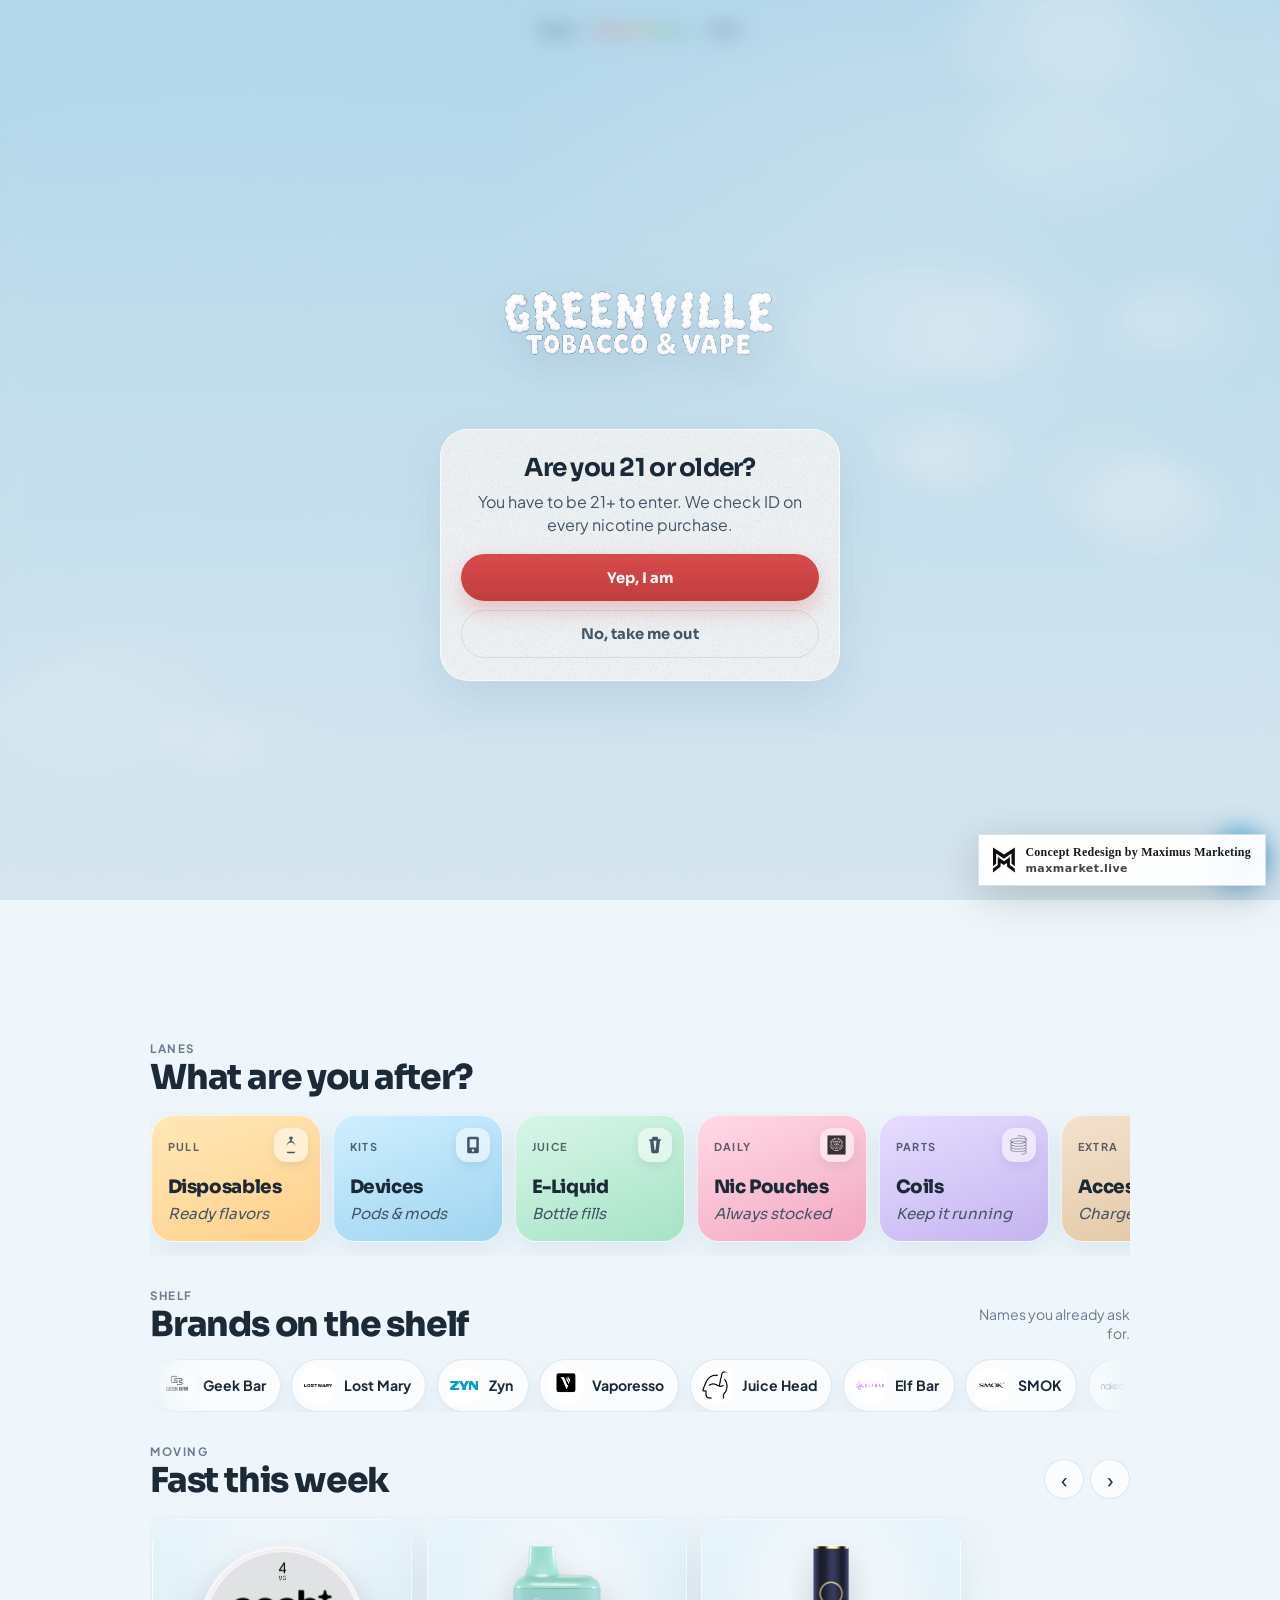
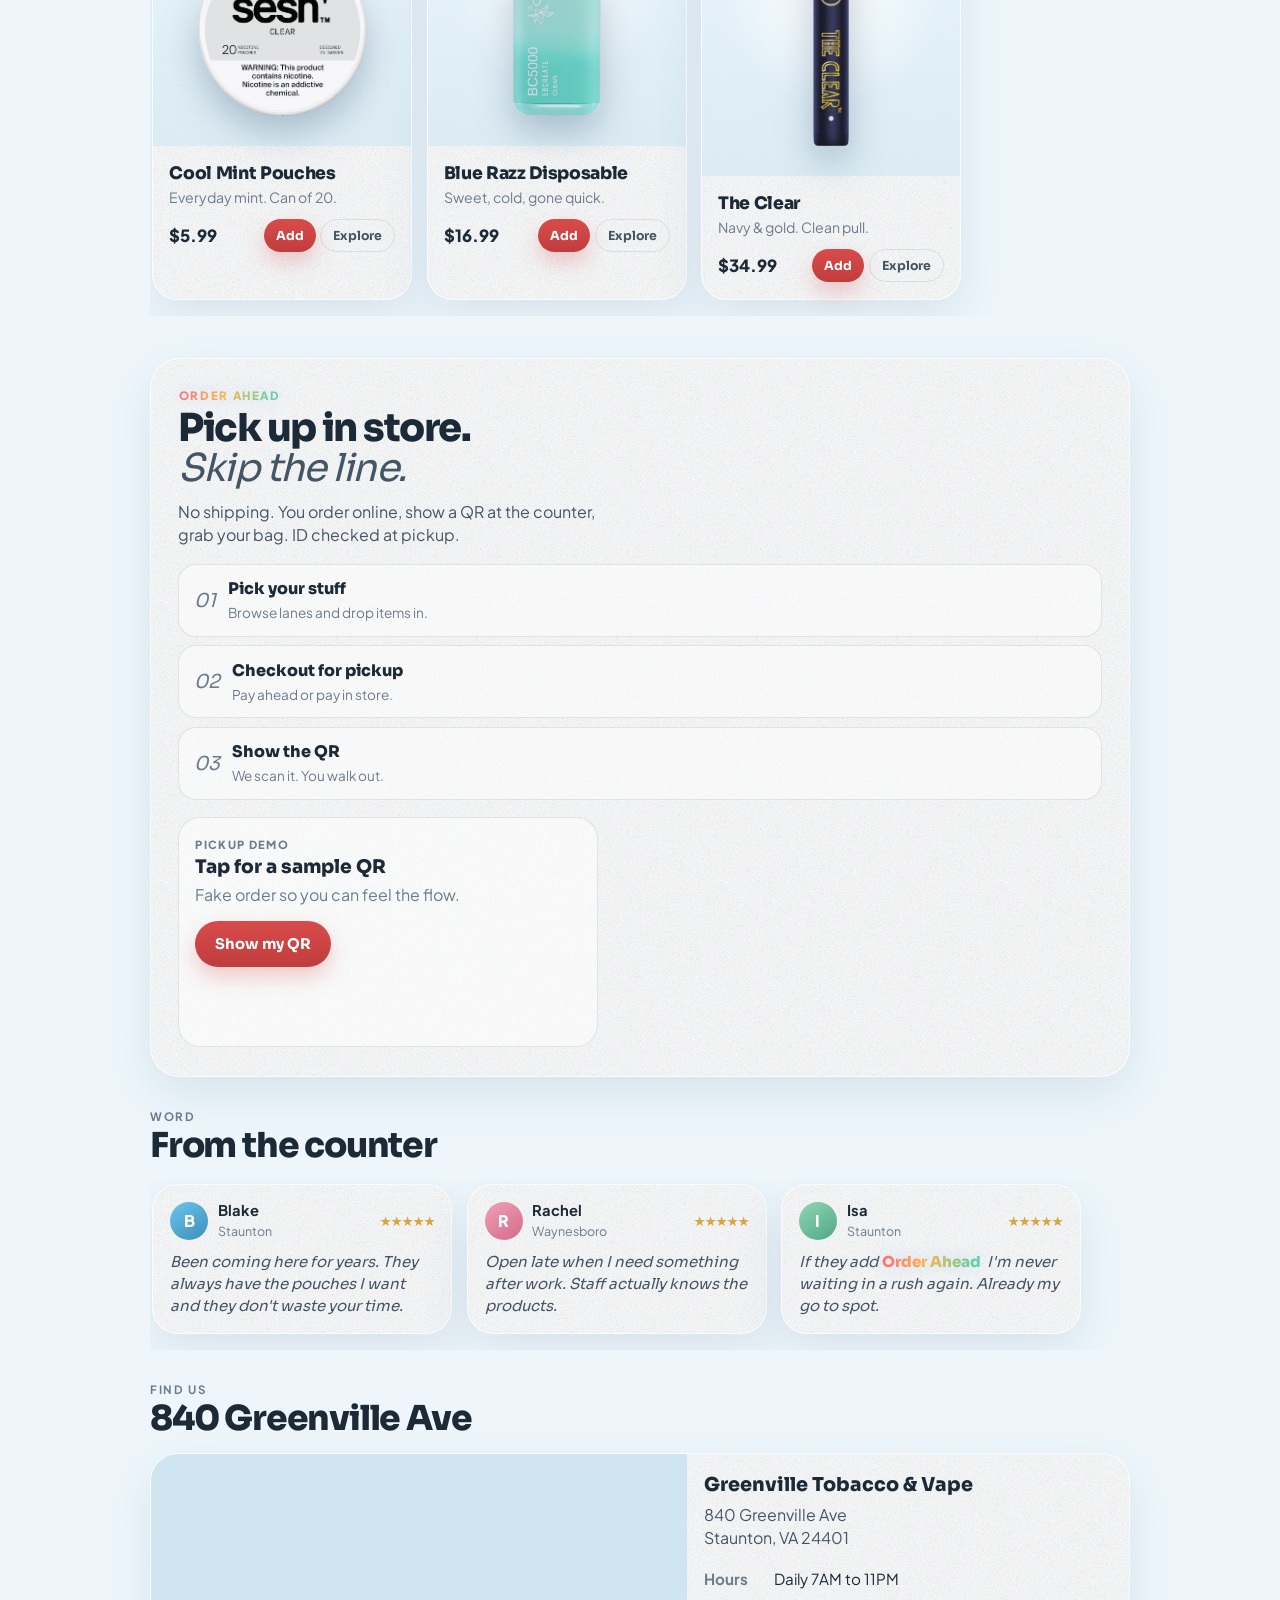
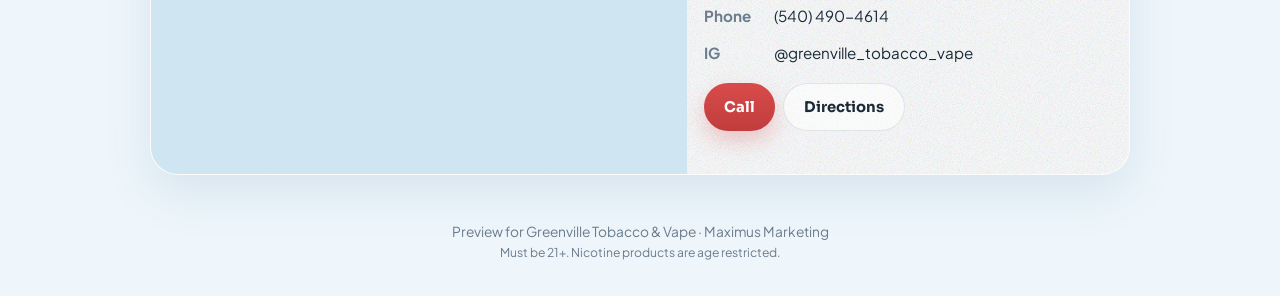
==== commit 9082458a: "Force cloud theme asset refresh for branding lock Bust cache on the cloud preview entry so the lates" ====
--- a/previews/greenville-tobacco-vape/index.html
+++ b/previews/greenville-tobacco-vape/index.html
@@ -15,7 +15,7 @@
       href="https://fonts.googleapis.com/css2?family=Plus+Jakarta+Sans:wght@400;500;600;700;800&family=Sora:wght@500;600;700;800&display=swap"
       rel="stylesheet"
     />
-    <link rel="stylesheet" href="css/main.css" />
+    <link rel="stylesheet" href="css/main.css?v=20260804b" />
   </head>
   <body>
     <div class="sky" aria-hidden="true">
@@ -541,6 +541,6 @@
       <p class="help-panel__note">Preview chat. Real support comes in the full build.</p>
     </div>
 
-    <script src="js/main.js"></script>
+    <script src="js/main.js?v=20260804b"></script>
   </body>
 </html>
--- a/previews/greenville-tobacco-vape/css/main.css
+++ b/previews/greenville-tobacco-vape/css/main.css
@@ -37,6 +37,8 @@
   overflow-x: hidden;
   padding-bottom: calc(var(--dock-h) + 1.4rem + env(safe-area-inset-bottom));
   -webkit-font-smoothing: antialiased;
+  user-select: none;
+  -webkit-user-select: none;
 }
 
 body.gate-locked {
@@ -56,6 +58,60 @@
 button {
   font: inherit;
   color: inherit;
+}
+
+a[href^="tel:"],
+a[href^="mailto:"] {
+  user-select: text;
+  -webkit-user-select: text;
+}
+
+.mm-badge {
+  position: fixed;
+  right: 14px;
+  bottom: 14px;
+  z-index: 99990;
+  display: flex;
+  align-items: center;
+  gap: 10px;
+  padding: 10px 14px;
+  border: 1px solid rgba(0, 0, 0, 0.12);
+  background: rgba(255, 255, 255, 0.94);
+  color: #1a1a1a;
+  text-decoration: none;
+  backdrop-filter: blur(10px);
+  box-shadow: 0 10px 40px rgba(0, 0, 0, 0.18);
+}
+
+.mm-badge__logo {
+  width: 22px;
+  height: 26px;
+  flex: 0 0 auto;
+  opacity: 0.95;
+}
+
+.mm-badge__text {
+  display: flex;
+  flex-direction: column;
+  gap: 2px;
+  line-height: 1.2;
+}
+
+.mm-badge__text strong {
+  font-size: 12px;
+  font-weight: 600;
+  letter-spacing: 0.02em;
+  font-family: "Playfair Display", Georgia, serif;
+}
+
+.mm-badge__text span {
+  font-size: 11px;
+  color: #444;
+  letter-spacing: 0.04em;
+  text-transform: lowercase;
+  font-family: Karla, system-ui, sans-serif;
+  font-weight: 600;
+  font-style: normal;
 }
 
 /* Sky */
@@ -1950,6 +2006,18 @@
   }
 }
 
+@media (max-width: 640px) {
+  .mm-badge {
+    right: 10px;
+    bottom: 10px;
+    padding: 8px 10px;
+  }
+
+  .mm-badge__text strong {
+    font-size: 11px;
+  }
+}
+
 @media (prefers-reduced-motion: reduce) {
   html { scroll-behavior: auto; }
   .logo-float,
